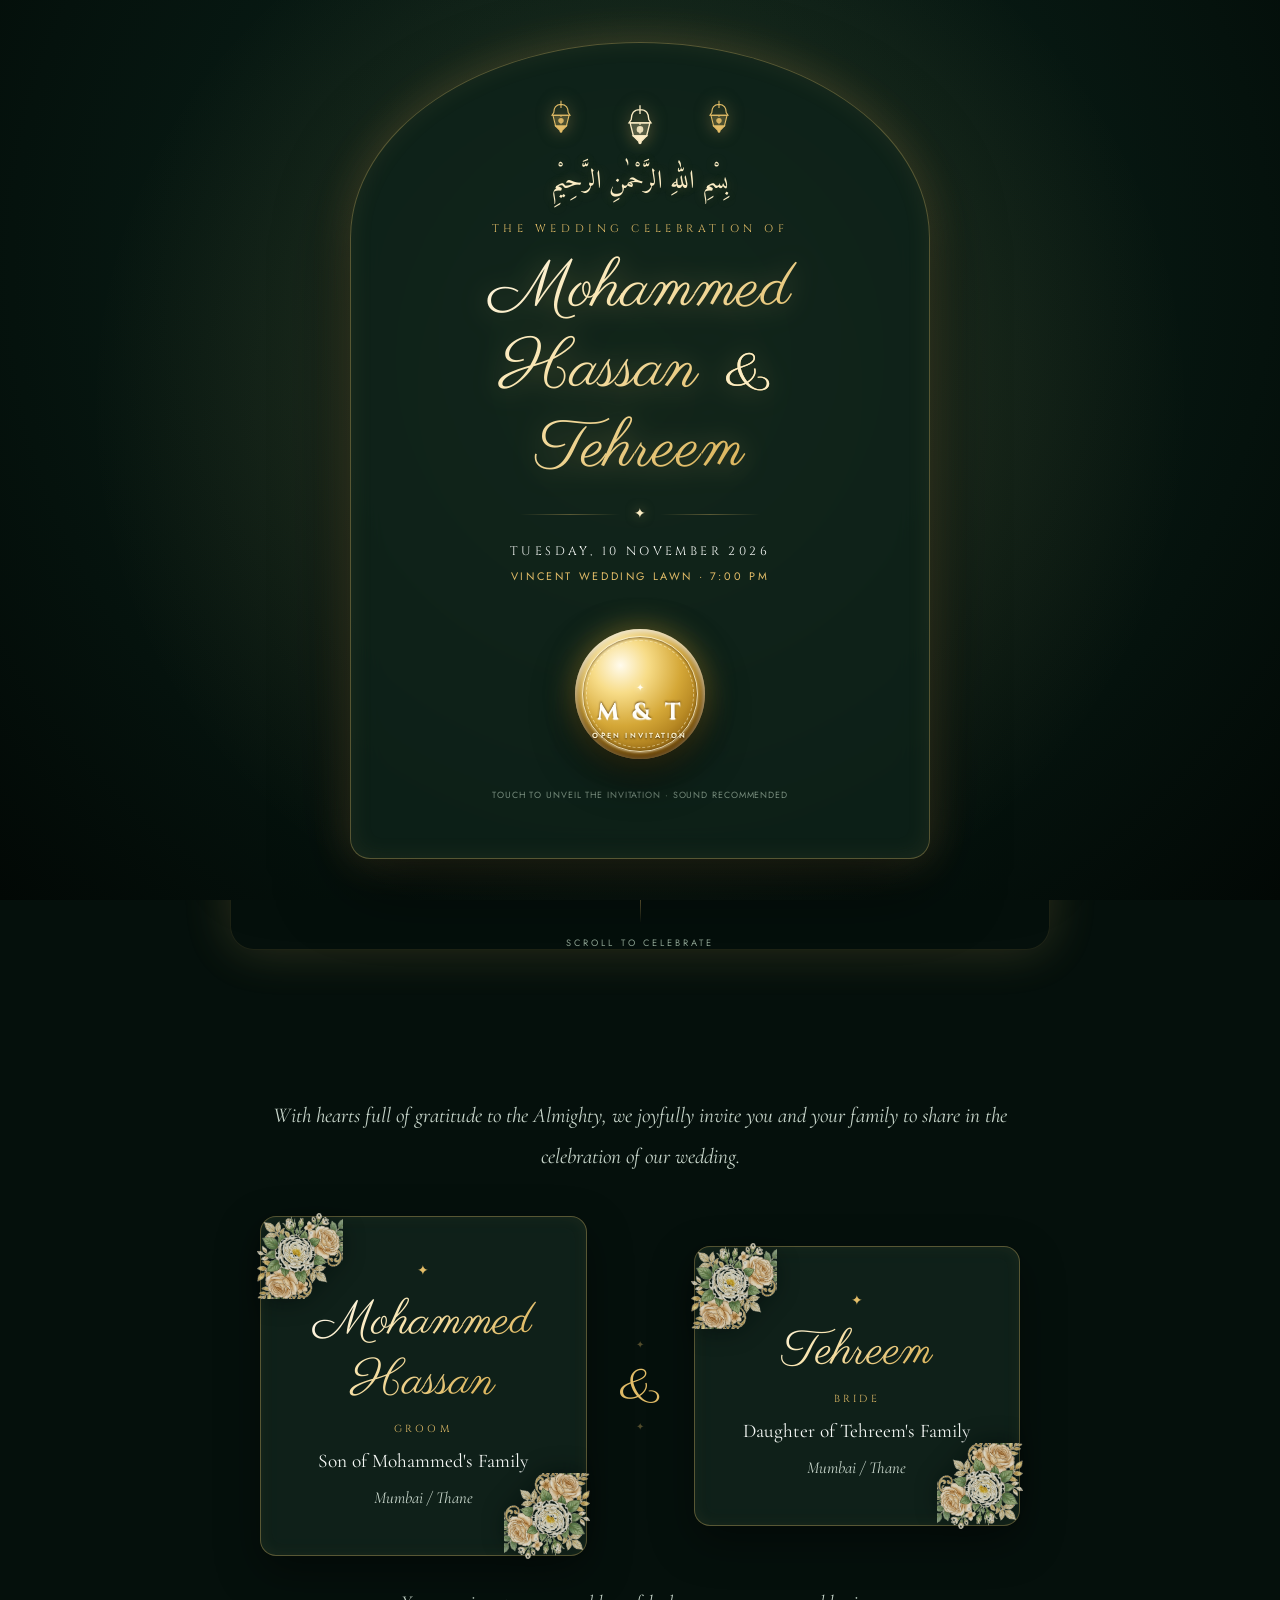
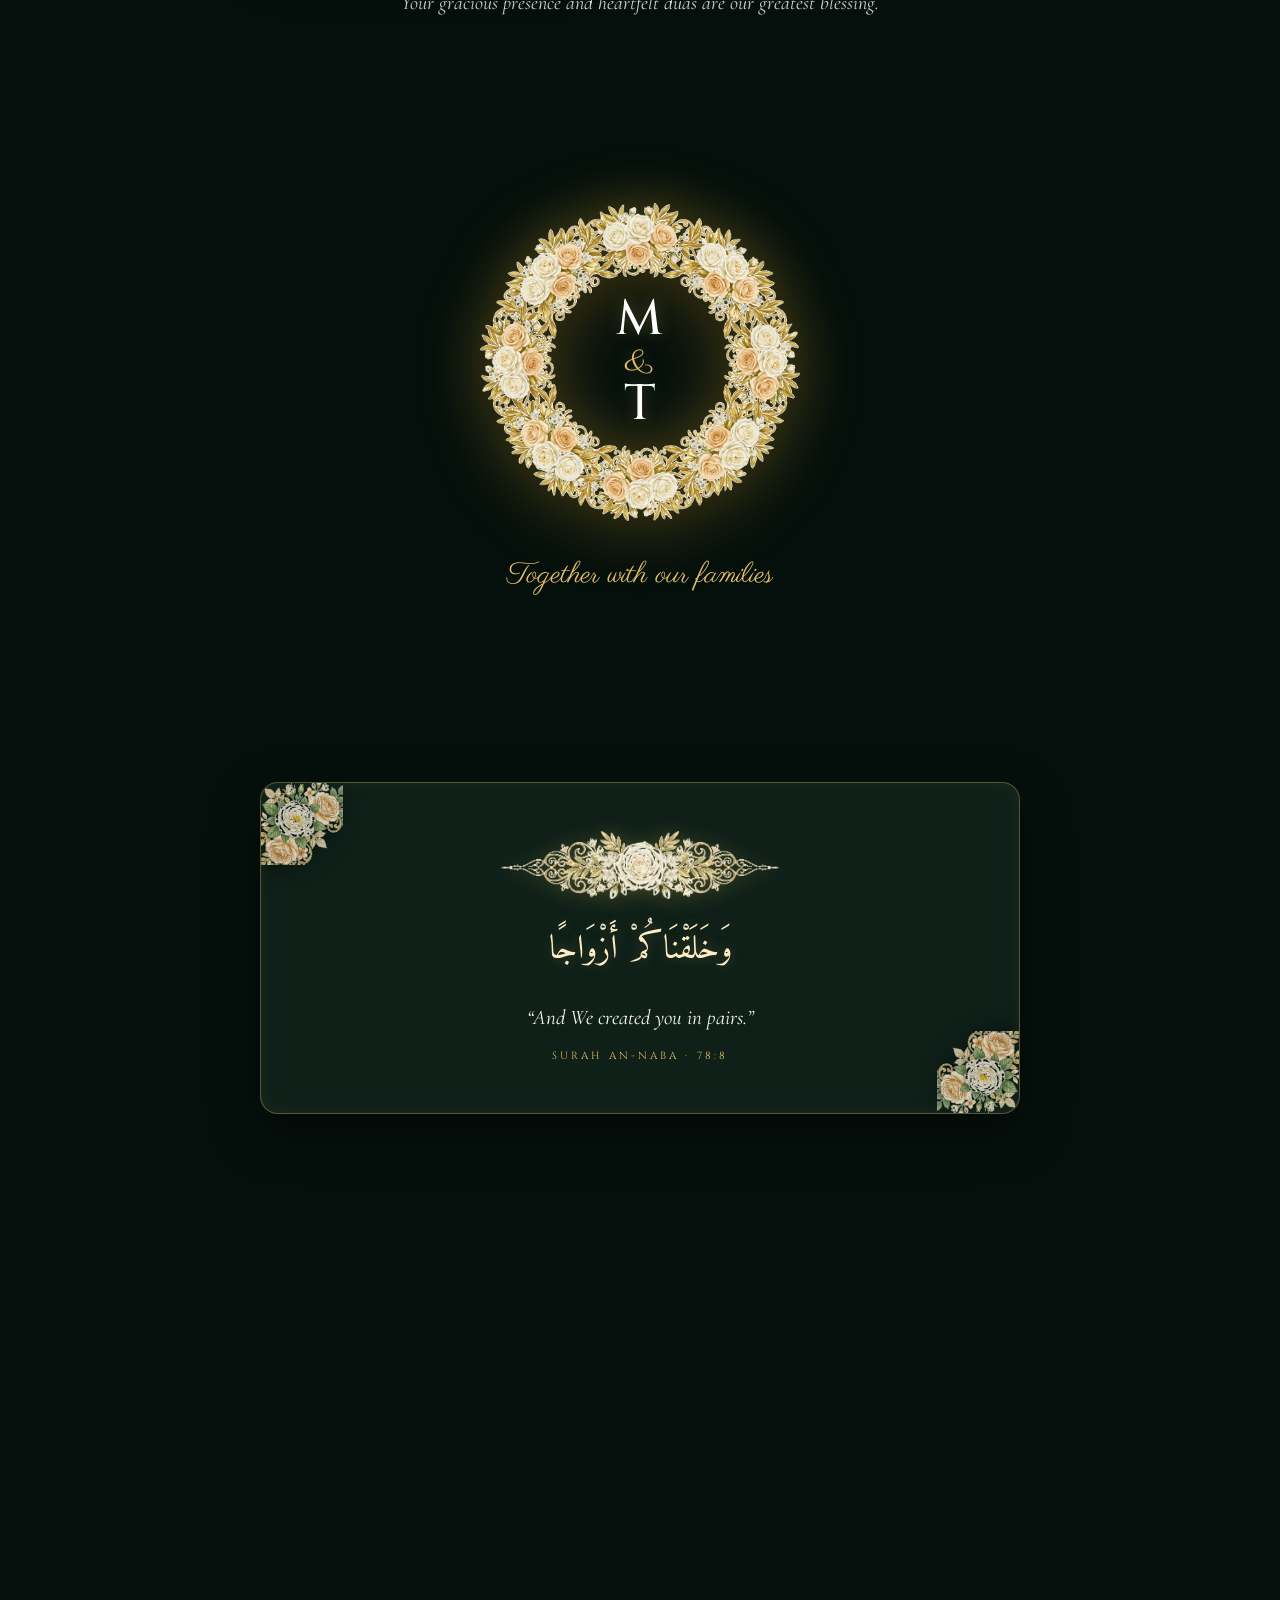
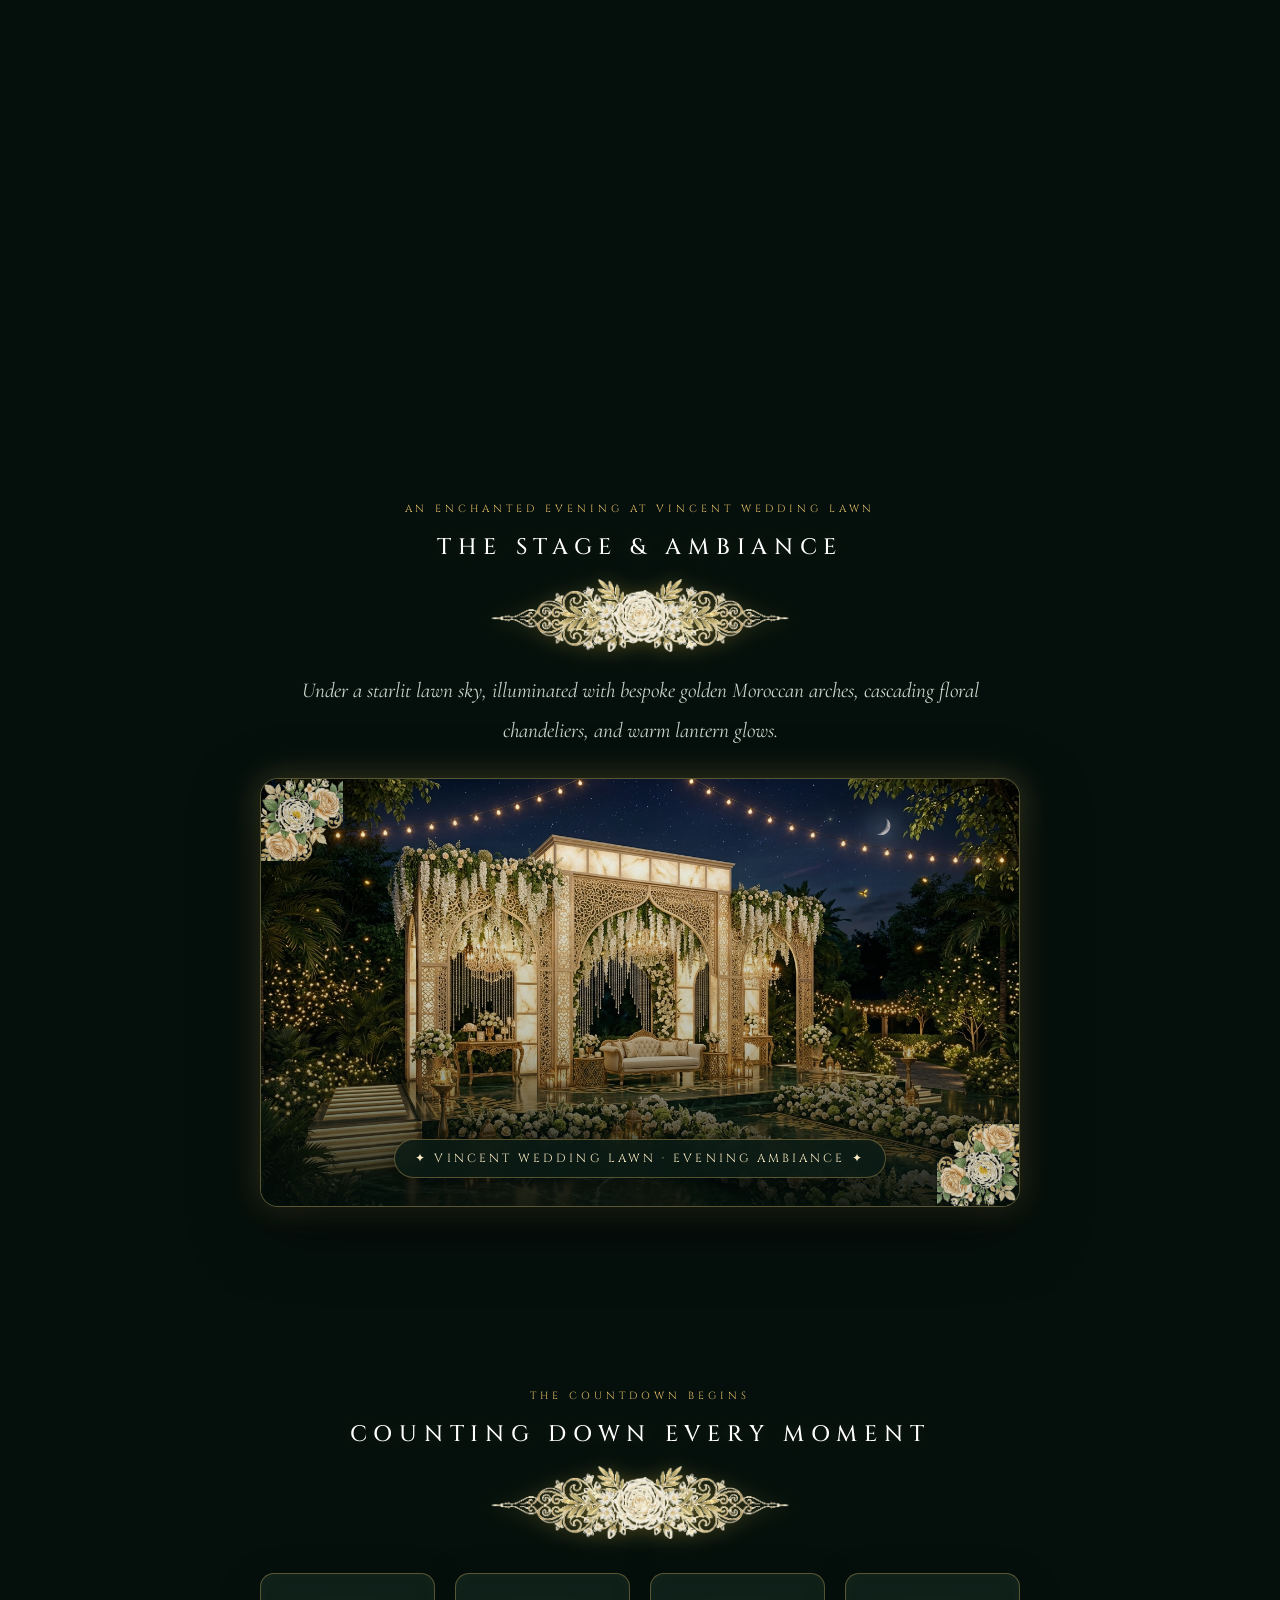
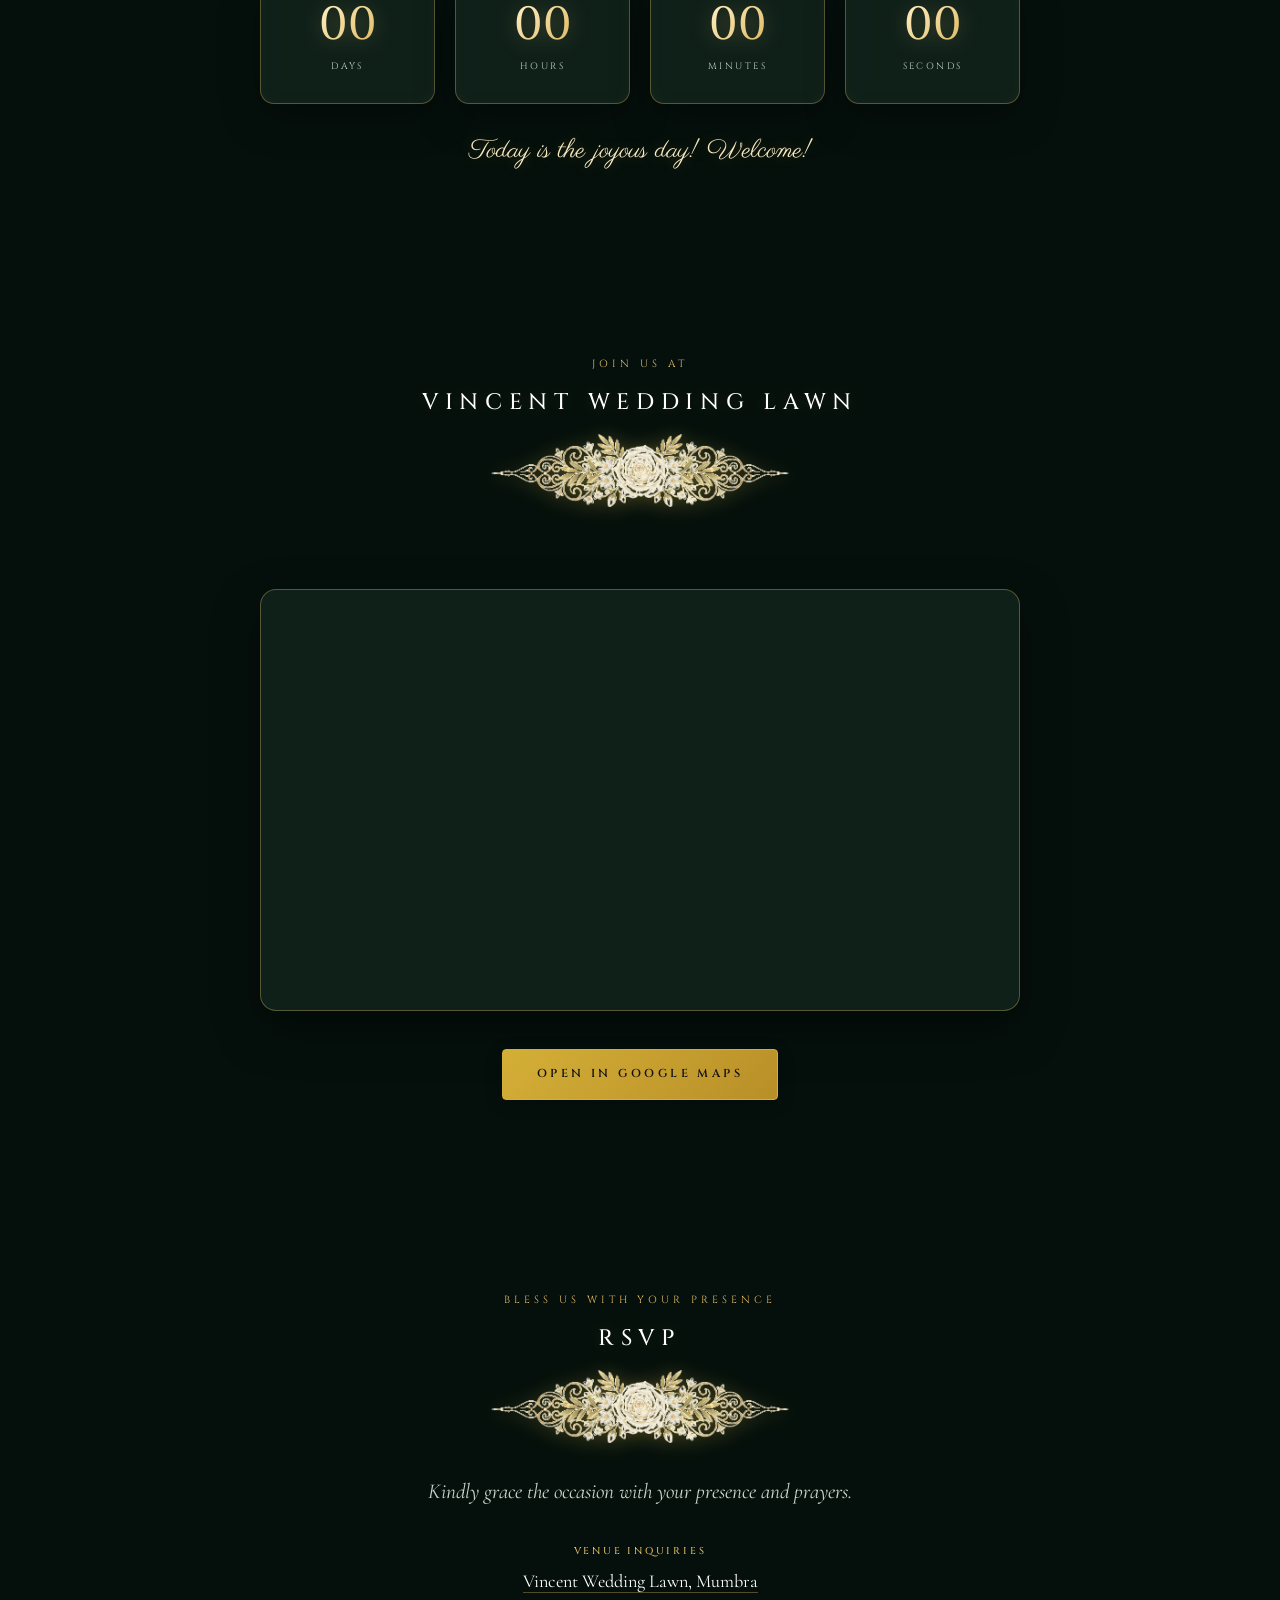
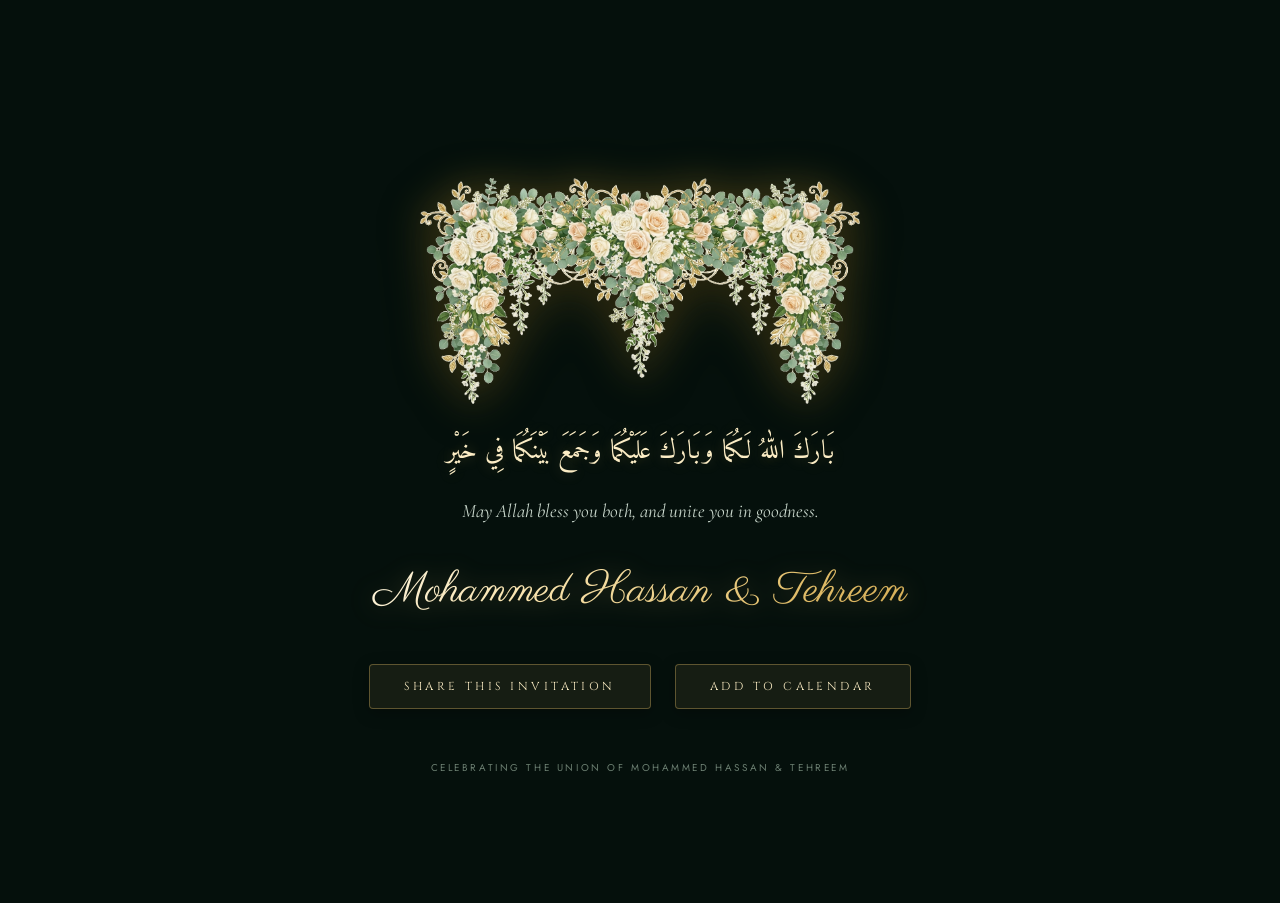
==== index.html @ 5bc952dd "Add custom couple OpenGraph preview card (1200x630), Twitter tags, and production URL" ====
<!DOCTYPE html>
<html lang="en" data-theme="twilight">
<head>
<meta charset="utf-8">
<meta name="viewport" content="width=device-width, initial-scale=1, viewport-fit=cover">
<meta name="theme-color" content="#071510">
<title>Mohammed Hassan &amp; Tehreem — Wedding Invitation</title>
<meta name="description" content="Mohammed Hassan &amp; Tehreem invite you to celebrate their wedding on Tuesday, 10 November 2026 at Vincent Wedding Lawn, Kausa, Mumbra, Thane.">

<link rel="canonical" href="https://mohammed-hassan-weds-tehreem.invitingyou.top/">

<!-- Open Graph / WhatsApp / Facebook Preview Cards -->
<meta property="og:site_name" content="Mohammed Hassan &amp; Tehreem Wedding">
<meta property="og:type" content="website">
<meta property="og:url" content="https://mohammed-hassan-weds-tehreem.invitingyou.top/">
<meta property="og:title" content="Mohammed Hassan &amp; Tehreem — Royal Wedding Celebration">
<meta property="og:description" content="Together with their families, Mohammed Hassan &amp; Tehreem joyfully invite you to celebrate their wedding on Tuesday, 10 November 2026 at Vincent Wedding Lawn, Kausa, Mumbra. Touch to unveil the royal invitation.">
<meta property="og:image" content="https://mohammed-hassan-weds-tehreem.invitingyou.top/assets/images/og-image.jpg">
<meta property="og:image:secure_url" content="https://mohammed-hassan-weds-tehreem.invitingyou.top/assets/images/og-image.jpg">
<meta property="og:image:type" content="image/jpeg">
<meta property="og:image:width" content="1200">
<meta property="og:image:height" content="630">
<meta property="og:image:alt" content="Mohammed Hassan &amp; Tehreem Royal Wedding Celebration Invitation">
<meta property="og:locale" content="en_US">

<!-- Twitter Card -->
<meta name="twitter:card" content="summary_large_image">
<meta name="twitter:url" content="https://mohammed-hassan-weds-tehreem.invitingyou.top/">
<meta name="twitter:title" content="Mohammed Hassan &amp; Tehreem — Royal Wedding Celebration">
<meta name="twitter:description" content="Together with their families, Mohammed Hassan &amp; Tehreem joyfully invite you to celebrate their wedding on Tuesday, 10 November 2026 at Vincent Wedding Lawn, Kausa, Mumbra. Touch to unveil the royal invitation.">
<meta name="twitter:image" content="https://mohammed-hassan-weds-tehreem.invitingyou.top/assets/images/og-image.jpg">

<link rel="preconnect" href="https://fonts.googleapis.com">
<link rel="preconnect" href="https://fonts.gstatic.com" crossorigin="">
<link href="https://fonts.googleapis.com/css2?family=Cinzel:wght@400;500;600;700&family=Cormorant+Garamond:ital,wght@0,300;0,400;0,600;1,300;1,400;1,600&family=Jost:wght@300;400;500;600&family=Parisienne&family=Amiri:wght@400;700&display=swap" rel="stylesheet">

<link rel="stylesheet" href="css/style.css">
</head>
<body class="is-locked">

<!-- ================= DYNAMIC LIVING BACKDROP CANVAS ================= -->
<canvas id="backdropCanvas" class="backdrop-canvas" aria-hidden="true"></canvas>

<!-- ================= AMBIENT STAGE LIGHTING & GLOWS ================= -->
<div class="ambient-glows" aria-hidden="true">
  <div class="glow glow--top-spotlight"></div>
  <div class="glow glow--left-orb"></div>
  <div class="glow glow--right-orb"></div>
  <div class="ambient-stars"></div>
  <div class="ambient-drapes"></div>
</div>

<!-- ================= SVG ASSETS & FILIGREE DEFINITIONS ================= -->
<svg width="0" height="0" style="position:absolute" aria-hidden="true">
  <defs>
    <!-- Royal Moroccan / Mughal Lantern -->
    <g id="royalLantern">
      <path d="M12 2 L12 10 M12 6 C6 6 4 10 4 15 L2 18 L22 18 L20 15 C20 10 18 6 12 6 Z" fill="none" stroke="currentColor" stroke-width="1.2"/>
      <path d="M3 18 L6 30 L18 30 L21 18 Z" fill="currentColor" fill-opacity="0.18" stroke="currentColor" stroke-width="1.2"/>
      <line x1="12" y1="18" x2="12" y2="30" stroke="currentColor" stroke-width="1" stroke-dasharray="2 2"/>
      <path d="M6 30 L12 36 L18 30 Z" fill="currentColor" stroke="currentColor" stroke-width="1.2"/>
      <circle cx="12" cy="24" r="3" fill="currentColor" opacity="0.9"/>
      <circle cx="12" cy="36" r="1.5" fill="currentColor"/>
    </g>

    <!-- Luxury Gold Corner Filigree -->
    <symbol id="luxuryCorner" viewBox="0 0 140 140">
      <g fill="none" stroke="currentColor" stroke-width="1.3" stroke-linecap="round">
        <path d="M4 110 C4 50 50 4 110 4" stroke-width="1.5"/>
        <path d="M14 112 C14 58 58 14 112 14" opacity="0.6"/>
        <path d="M24 114 C24 66 66 24 114 24" stroke-width="0.8" opacity="0.4"/>
        <path d="M4 110 C4 125 12 134 26 134 C36 134 44 126 44 116 C44 102 28 98 16 112"/>
        <path d="M110 4 C125 4 134 12 134 26 C134 36 126 44 116 44 C102 44 98 28 112 16"/>
        <path d="M42 42 C56 28 76 24 92 30 C90 46 76 60 56 60 C46 60 40 52 42 42 Z" fill="currentColor" fill-opacity="0.12"/>
        <path d="M42 42 C28 56 24 76 30 92 C46 90 60 76 60 56 C60 46 52 40 42 42 Z" fill="currentColor" fill-opacity="0.12"/>
      </g>
      <circle cx="42" cy="42" r="3.5" fill="currentColor"/>
      <circle cx="28" cy="28" r="2.2" fill="currentColor" opacity="0.7"/>
      <circle cx="16" cy="16" r="1.5" fill="currentColor" opacity="0.5"/>
    </symbol>

    <!-- Royal Floral Crest -->
    <symbol id="royalCrest" viewBox="0 0 200 60">
      <g fill="none" stroke="currentColor" stroke-width="1.2" stroke-linecap="round">
        <path d="M100 50 C70 46 40 34 10 12"/>
        <path d="M100 50 C130 46 160 34 190 12"/>
        <path d="M100 50 C100 24 100 14 100 8"/>
        <path d="M85 36 C68 28 55 18 42 6"/>
        <path d="M115 36 C132 28 145 18 158 6"/>
      </g>
      <g fill="currentColor" opacity="0.8">
        <circle cx="100" cy="8" r="3.2"/>
        <ellipse cx="80" cy="40" rx="7" ry="3" transform="rotate(-30 80 40)"/>
        <ellipse cx="64" cy="32" rx="6.5" ry="2.8" transform="rotate(-36 64 32)"/>
        <ellipse cx="48" cy="22" rx="6" ry="2.5" transform="rotate(-42 48 22)"/>
        <ellipse cx="32" cy="12" rx="5.5" ry="2.2" transform="rotate(-48 32 12)"/>
        <ellipse cx="120" cy="40" rx="7" ry="3" transform="rotate(30 120 40)"/>
        <ellipse cx="136" cy="32" rx="6.5" ry="2.8" transform="rotate(36 136 32)"/>
        <ellipse cx="152" cy="22" rx="6" ry="2.5" transform="rotate(42 152 22)"/>
        <ellipse cx="168" cy="12" rx="5.5" ry="2.2" transform="rotate(48 168 12)"/>
      </g>
    </symbol>

    <!-- Circular Arabesque Wreath Arc -->
    <g id="arabesqueArc">
      <path d="M120 20 C140 20 165 30 185 50 C205 70 215 95 215 120" fill="none" stroke="currentColor" stroke-width="1.2" stroke-linecap="round"/>
      <circle cx="130" cy="22" r="2.5" fill="currentColor"/>
      <circle cx="150" cy="28" r="3" fill="currentColor"/>
      <circle cx="170" cy="38" r="2.8" fill="currentColor"/>
      <circle cx="190" cy="54" r="3.2" fill="currentColor"/>
      <circle cx="206" cy="74" r="2.6" fill="currentColor"/>
      <circle cx="214" cy="96" r="3" fill="currentColor"/>
      <!-- Paisley / Leaf accents along arc -->
      <path d="M150 28 C158 20 166 22 168 28 C164 33 156 34 150 28 Z" fill="currentColor" opacity="0.6"/>
      <path d="M172 39 C181 32 190 35 192 41 C187 46 178 46 172 39 Z" fill="currentColor" opacity="0.6"/>
      <path d="M192 56 C202 50 211 54 212 61 C206 66 197 65 192 56 Z" fill="currentColor" opacity="0.6"/>
      <path d="M208 76 C218 72 226 77 226 84 C219 88 211 86 208 76 Z" fill="currentColor" opacity="0.6"/>
    </g>
  </defs>
</svg>

<!-- ================= ORNAMENTAL ROYAL BORDER ================= -->
<div class="frame" aria-hidden="true">
  <svg class="frame__corner frame__corner--tl" viewBox="0 0 140 140"><use href="#luxuryCorner"></use></svg>
  <svg class="frame__corner frame__corner--tr" viewBox="0 0 140 140"><use href="#luxuryCorner"></use></svg>
  <svg class="frame__corner frame__corner--br" viewBox="0 0 140 140"><use href="#luxuryCorner"></use></svg>
  <svg class="frame__corner frame__corner--bl" viewBox="0 0 140 140"><use href="#luxuryCorner"></use></svg>
</div>

<!-- ================= ROYAL ENVELOPE / UNVEIL SCREEN ================= -->
<div class="envelope" id="envelope">
  <div class="envelope__backdrop-glow" aria-hidden="true"></div>
  <div class="envelope__inner">
    
    <!-- Royal Hanging Lanterns in Envelope -->
    <div class="envelope__lanterns" aria-hidden="true">
      <svg class="envelope__lantern" viewBox="0 0 24 40"><use href="#royalLantern"></use></svg>
      <svg class="envelope__lantern envelope__lantern--center" viewBox="0 0 24 40"><use href="#royalLantern"></use></svg>
      <svg class="envelope__lantern" viewBox="0 0 24 40"><use href="#royalLantern"></use></svg>
    </div>

    <p class="envelope__bismillah arabic">بِسْمِ اللهِ الرَّحْمٰنِ الرَّحِيْمِ</p>
    <p class="envelope__eyebrow">The Wedding Celebration of</p>
    
    <h1 class="envelope__names">
      <span id="env-groom">Mohammed Hassan</span>
      <span class="amp">&amp;</span>
      <span id="env-bride">Tehreem</span>
    </h1>

    <div class="envelope__divider" aria-hidden="true">
      <span class="envelope__line"></span>
      <span class="envelope__gem">✦</span>
      <span class="envelope__line"></span>
    </div>

    <p class="envelope__date" id="env-date">Tuesday, 10 November 2026</p>
    <p class="envelope__venue-tag">Vincent Wedding Lawn · 7:00 PM</p>
    <p class="envelope__guest" id="env-guest"></p>

    <!-- Out-of-the-Box Royal 3D Gold Embossed Wax Seal Button -->
    <div class="seal-container">
      <button class="seal-btn" id="openBtn" aria-label="Open Royal Invitation">
        <div class="seal-wax-contour" aria-hidden="true"></div>
        <div class="seal-ring" aria-hidden="true"></div>
        <div class="seal-core">
          <span class="seal-sparkle" aria-hidden="true">✦</span>
          <span class="seal-monogram">M &amp; T</span>
          <span class="seal-text">OPEN INVITATION</span>
        </div>
      </button>
    </div>

    <p class="envelope__hint">Touch to unveil the invitation · Sound recommended</p>
  </div>
</div>

<!-- ================= FLOATING CONTROLS ================= -->
<div class="floating-controls">
  <!-- Theme Switcher: Twilight Lawn / Royal Champagne -->
  <button class="ctrl-btn theme-btn" id="themeToggle" aria-label="Switch Backdrop Atmosphere" title="Toggle Atmosphere">
    <span class="theme-icon theme-icon--moon" aria-hidden="true">🌙</span>
    <span class="theme-icon theme-icon--sun" aria-hidden="true">✨</span>
    <span class="ctrl-btn__tooltip">Change Atmosphere</span>
  </button>

  <!-- Audio Toggle -->
  <button class="ctrl-btn music-btn" id="musicBtn" aria-label="Toggle Wedding Music (Zariya)" title="Wedding Music: Zariya" hidden="">
    <svg viewBox="0 0 24 24" class="music-btn__icon" aria-hidden="true">
      <path d="M9 18V5l12-2v13"></path><circle cx="6" cy="18" r="3"></circle><circle cx="18" cy="16" r="3"></circle>
    </svg>
    <span class="music-btn__waves"><i></i><i></i><i></i></span>
    <span class="ctrl-btn__tooltip">Music: Zariya</span>
  </button>
</div>
<audio id="bgm" preload="auto"></audio>

<!-- ================= FALLING GOLDEN PARTICLES CONTAINER ================= -->
<div class="petals" id="petals" aria-hidden="true"></div>

<!-- ================= MAIN INVITATION PAGE ================= -->
<main class="page" id="page">

  <!-- ================= HERO STAGE (ROYAL BACKDROP ARCH) ================= -->
  <header class="hero section">
    
    <!-- Grand Stage Arch Structure with Royal Floral Swag -->
    <div class="hero__stage-backdrop" aria-hidden="true">
      <div class="stage-arch-halo"></div>
      <div class="stage-floral-garland-wrap">
        <img src="assets/images/floral/floral_arch_garland.png" alt="" class="stage-garland-img">
      </div>
      <div class="stage-festoon-lights">
        <i></i><i></i><i></i><i></i><i></i><i></i><i></i><i></i><i></i><i></i>
      </div>
      <div class="stage-hanging-lanterns">
        <svg class="stage-lantern stage-lantern--1" viewBox="0 0 24 40"><use href="#royalLantern"></use></svg>
        <svg class="stage-lantern stage-lantern--2" viewBox="0 0 24 40"><use href="#royalLantern"></use></svg>
        <svg class="stage-lantern stage-lantern--3" viewBox="0 0 24 40"><use href="#royalLantern"></use></svg>
      </div>
    </div>

    <div class="hero__frame">
      <p class="bismillah arabic reveal" id="bismillah"></p>
      <p class="bismillah__en reveal" id="bismillahEn"></p>

      <p class="hero__eyebrow reveal">The Wedding Celebration of</p>
      
      <h1 class="hero__names">
        <span class="reveal" id="hero-groom">Mohammed Hassan</span>
        <span class="amp reveal">&amp;</span>
        <span class="reveal" id="hero-bride">Tehreem</span>
      </h1>

      <div class="hero__floral-divider reveal" aria-hidden="true">
        <img src="assets/images/floral/floral_divider_bar.png" alt="" class="floral-bar-img">
      </div>

      <p class="hero__arabic arabic reveal" id="hero-arabic"></p>
      <p class="hero__tagline reveal" id="hero-tagline"></p>
      
      <div class="hero__badge reveal">
        <span class="hero__badge-icon">✦</span>
        <p class="hero__date" id="hero-date"></p>
        <span class="hero__badge-icon">✦</span>
      </div>
    </div>

    <div class="scroll-cue" aria-hidden="true">
      <div class="scroll-cue__line"><span></span></div>
      <span class="scroll-cue__text">SCROLL TO CELEBRATE</span>
    </div>
  </header>

  <!-- ================= INVITATION & FAMILIES ================= -->
  <section class="section invite">
    <p class="lead reveal" id="inviteIntro"></p>

    <div class="couple-grid">
      <div class="couple-card reveal">
        <img src="assets/images/floral/floral_corner.png" class="card-floral-corner card-floral-corner--tl" alt="" aria-hidden="true">
        <img src="assets/images/floral/floral_corner.png" class="card-floral-corner card-floral-corner--br" alt="" aria-hidden="true">
        <div class="couple-card__inner">
          <div class="couple-card__ornament">✦</div>
          <h2 class="couple-card__name" id="cardGroom">Mohammed Hassan</h2>
          <p class="couple-card__label" id="groomLabel"></p>
          <p class="couple-card__parents" id="groomParents"></p>
          <p class="couple-card__place" id="groomPlace"></p>
        </div>
      </div>

      <div class="couple-grid__amp reveal" aria-hidden="true">
        <span class="amp-gem">✦</span>
        <span class="amp-text">&amp;</span>
        <span class="amp-gem">✦</span>
      </div>

      <div class="couple-card reveal">
        <img src="assets/images/floral/floral_corner.png" class="card-floral-corner card-floral-corner--tl" alt="" aria-hidden="true">
        <img src="assets/images/floral/floral_corner.png" class="card-floral-corner card-floral-corner--br" alt="" aria-hidden="true">
        <div class="couple-card__inner">
          <div class="couple-card__ornament">✦</div>
          <h2 class="couple-card__name" id="cardBride">Tehreem</h2>
          <p class="couple-card__label" id="brideLabel"></p>
          <p class="couple-card__parents" id="brideParents"></p>
          <p class="couple-card__place" id="bridePlace"></p>
        </div>
      </div>
    </div>

    <p class="invite__note reveal" id="inviteNote"></p>
  </section>

  <!-- ================= ROYAL MONOGRAM WREATH ================= -->
  <section class="section monogram">
    <div class="wreath reveal">
      <img src="assets/images/floral/floral_wreath_crest.png" alt="" class="wreath__floral-img" loading="lazy">
      <div class="wreath__initials">
        <span id="monoGroom">M</span><span class="amp">&amp;</span><span id="monoBride">T</span>
      </div>
    </div>
    <p class="monogram__line reveal" id="monogramLine"></p>
  </section>

  <!-- ================= QURANIC VERSE ================= -->
  <section class="section verse" id="verseSection">
    <div class="verse__card reveal">
      <img src="assets/images/floral/floral_corner.png" class="card-floral-corner card-floral-corner--tl" alt="" aria-hidden="true">
      <img src="assets/images/floral/floral_corner.png" class="card-floral-corner card-floral-corner--br" alt="" aria-hidden="true">
      <div class="verse__floral-crown" aria-hidden="true">
        <img src="assets/images/floral/floral_divider_bar.png" alt="" class="verse-floral-bar">
      </div>
      <div class="verse__shimmer" aria-hidden="true"></div>
      <p class="verse__ar arabic" id="verseAr"></p>
      <p class="verse__en" id="verseEn"></p>
      <p class="verse__ref" id="verseRef"></p>
    </div>
  </section>

  <!-- ================= EVENTS & CELEBRATION ================= -->
  <section class="section events">
    <div class="section__header reveal">
      <span class="section__eyebrow">You are cordially invited to</span>
      <h2 class="section__title">The Celebration</h2>
      <div class="section__floral-rule reveal" aria-hidden="true">
        <img src="assets/images/floral/floral_divider_bar.png" alt="" class="section-floral-bar">
      </div>
    </div>
    <div class="events__grid" id="eventsGrid"></div>
  </section>

  <!-- ================= STAGE BACKDROP & SETTING ================= -->
  <section class="section stage-preview">
    <div class="section__header reveal">
      <span class="section__eyebrow">An Enchanted Evening at Vincent Wedding Lawn</span>
      <h2 class="section__title">The Stage &amp; Ambiance</h2>
      <div class="section__floral-rule reveal" aria-hidden="true">
        <img src="assets/images/floral/floral_divider_bar.png" alt="" class="section-floral-bar">
      </div>
      <p class="lead">Under a starlit lawn sky, illuminated with bespoke golden Moroccan arches, cascading floral chandeliers, and warm lantern glows.</p>
    </div>
    <div class="stage-card reveal">
      <img src="assets/images/floral/floral_corner.png" class="card-floral-corner card-floral-corner--tl" alt="" aria-hidden="true">
      <img src="assets/images/floral/floral_corner.png" class="card-floral-corner card-floral-corner--br" alt="" aria-hidden="true">
      <div class="stage-card__media">
        <img src="assets/images/stage_backdrop.jpg" alt="Vincent Wedding Lawn Stage Backdrop Concept" loading="lazy">
        <div class="stage-card__overlay">
          <span class="stage-card__tag">✦ Vincent Wedding Lawn · Evening Ambiance ✦</span>
        </div>
      </div>
    </div>
  </section>

  <!-- ================= COUNTDOWN ================= -->
  <section class="section countdown">
    <div class="section__header reveal">
      <span class="section__eyebrow">The countdown begins</span>
      <h2 class="section__title">Counting Down Every Moment</h2>
      <div class="section__floral-rule reveal" aria-hidden="true">
        <img src="assets/images/floral/floral_divider_bar.png" alt="" class="section-floral-bar">
      </div>
    </div>
    <div class="countdown__grid reveal" id="countdown">
      <div class="cd"><span class="cd__num" id="cd-d">00</span><span class="cd__lbl">Days</span></div>
      <div class="cd"><span class="cd__num" id="cd-h">00</span><span class="cd__lbl">Hours</span></div>
      <div class="cd"><span class="cd__num" id="cd-m">00</span><span class="cd__lbl">Minutes</span></div>
      <div class="cd"><span class="cd__num" id="cd-s">00</span><span class="cd__lbl">Seconds</span></div>
    </div>
    <p class="countdown__msg" id="cdMsg"></p>
  </section>

  <!-- ================= LOCATION & VENUE ================= -->
  <section class="section location" id="locationSection">
    <div class="section__header reveal">
      <span class="section__eyebrow">Join us at</span>
      <h2 class="section__title">Vincent Wedding Lawn</h2>
      <div class="section__floral-rule reveal" aria-hidden="true">
        <img src="assets/images/floral/floral_divider_bar.png" alt="" class="section-floral-bar">
      </div>
      <p class="location__sub reveal">A206, Mumbai - Pune Rd, Rashid Compound, Kausa, Mumbra, Thane</p>
    </div>
    <div class="map reveal" id="mapWrap"></div>
    <div class="location__actions reveal" id="mapActions"></div>
  </section>

  <!-- ================= RSVP ================= -->
  <section class="section rsvp" id="rsvpSection">
    <div class="section__header reveal">
      <span class="section__eyebrow">Bless us with your presence</span>
      <h2 class="section__title" id="rsvpHeading">RSVP</h2>
      <div class="section__floral-rule reveal" aria-hidden="true">
        <img src="assets/images/floral/floral_divider_bar.png" alt="" class="section-floral-bar">
      </div>
    </div>
    <p class="lead reveal" id="rsvpText"></p>
    <div class="rsvp__actions reveal" id="rsvpActions"></div>
    <div class="rsvp__contacts reveal" id="rsvpContacts"></div>
  </section>

  <!-- ================= CLOSING & SHARE ================= -->
  <footer class="section closing">
    <div class="closing__floral-crown reveal" aria-hidden="true">
      <img src="assets/images/floral/floral_arch_garland.png" alt="" class="closing-garland-img">
    </div>
    <p class="closing__ar arabic reveal" id="closingAr"></p>
    <p class="closing__en reveal" id="closingEn"></p>
    <p class="closing__names reveal" id="closingNames"></p>
    <div class="closing__share reveal">
      <button class="btn btn--ghost" id="shareBtn"><span>Share this invitation</span></button>
      <button class="btn btn--ghost" id="calBtn"><span>Add to calendar</span></button>
    </div>
    <p class="closing__credit" id="footerLine"></p>
  </footer>

</main>

<script src="js/config.js"></script>
<script src="js/main.js"></script>

</body>
</html>
---- css/style.css ----
/* ============================================================
   ROYAL WEDDING INVITATION — OUT-OF-THE-BOX BACKDROP & LUXURY STYLING
   Mohammed Hassan & Tehreem · Vincent Wedding Lawn
   ============================================================ */

:root {
  /* --- TWILIGHT NOCTURNAL LAWN (Default Night Ambiance) --- */
  --bg-deep: #05100c;
  --bg-rich: #091a13;
  --bg-surface: rgba(14, 30, 24, 0.72);
  --bg-surface-card: rgba(18, 38, 30, 0.78);
  --bg-surface-hover: rgba(24, 48, 38, 0.88);
  --bg-glass: rgba(10, 24, 18, 0.65);
  
  /* Metallic Gold Palette */
  --gold-pure: #d4af37;
  --gold-bright: #fcedc5;
  --gold-mid: #e3bd68;
  --gold-deep: #a8842e;
  --gold-glow: rgba(227, 189, 104, 0.28);
  --gold-glow-strong: rgba(227, 189, 104, 0.55);
  --gold-border: rgba(227, 189, 104, 0.35);
  --gold-border-soft: rgba(227, 189, 104, 0.16);
  --gold-gradient: linear-gradient(135deg, #fff3d1 0%, #e5c158 50%, #b8912d 100%);
  --gold-text-gradient: linear-gradient(135deg, #ffffff 0%, #fae6b2 35%, #e0bc68 70%, #caa043 100%);

  /* Text Colors */
  --text-pure: #ffffff;
  --text-main: #f5f8f5;
  --text-soft: #c8d6cb;
  --text-muted: #8fa594;
  --text-gold: #e8caa4;

  /* Fonts */
  --font-royal: "Cinzel", "Cormorant Garamond", Georgia, serif;
  --font-serif: "Cormorant Garamond", Georgia, serif;
  --font-sans: "Jost", "Helvetica Neue", Arial, sans-serif;
  --font-script: "Parisienne", "Cormorant Garamond", cursive;
  --font-arabic: "Amiri", "Cormorant Garamond", serif;

  --maxw: min(88vw, 760px);
  --ease: cubic-bezier(0.22, 0.61, 0.36, 1);
  --transition-theme: background 0.7s var(--ease), color 0.7s var(--ease), border-color 0.7s var(--ease);
}

/* --- IMPERIAL CHAMPAGNE MODE (Day/Golden Ivory Ambiance) --- */
[data-theme="champagne"] {
  --bg-deep: #161108;
  --bg-rich: #251e12;
  --bg-surface: rgba(46, 36, 22, 0.75);
  --bg-surface-card: rgba(56, 44, 26, 0.82);
  --bg-surface-hover: rgba(70, 55, 34, 0.9);
  --bg-glass: rgba(36, 28, 16, 0.68);
  
  --gold-pure: #dfb746;
  --gold-bright: #fff0cf;
  --gold-mid: #ecbe56;
  --gold-deep: #ad8322;
  --gold-glow: rgba(236, 190, 86, 0.32);
  --gold-glow-strong: rgba(236, 190, 86, 0.65);
  --gold-border: rgba(236, 190, 86, 0.42);
  --gold-border-soft: rgba(236, 190, 86, 0.2);
  --gold-gradient: linear-gradient(135deg, #fff7e4 0%, #f1c768 50%, #c4962b 100%);
  --gold-text-gradient: linear-gradient(135deg, #ffffff 0%, #fdf0ce 40%, #e8be5b 80%, #cf9c2b 100%);

  --text-pure: #ffffff;
  --text-main: #fdfaf4;
  --text-soft: #decbb3;
  --text-muted: #ad9a82;
  --text-gold: #f5dcb3;
}

*, *::before, *::after { box-sizing: border-box; }

html {
  scroll-behavior: smooth;
  -webkit-text-size-adjust: 100%;
}

body {
  margin: 0;
  background-color: var(--bg-deep);
  color: var(--text-main);
  font-family: var(--font-serif);
  font-size: clamp(16px, 1.1vw + 13px, 19px);
  line-height: 1.8;
  overflow-x: hidden;
  position: relative;
  min-height: 100vh;
  transition: var(--transition-theme);
}

body.is-locked {
  overflow: hidden;
  height: 100%;
}

/* ============================================================
   OUT-OF-THE-BOX LIVING BACKDROP & AMBIENT STAGE LIGHTING
   ============================================================ */

/* 1. HTML5 Canvas for glowing golden fireflies & floating starlight */
.backdrop-canvas {
  position: fixed;
  inset: 0;
  width: 100vw;
  height: 100vh;
  pointer-events: none;
  z-index: 2;
}

/* 2. Atmospheric multi-layer stage illumination */
.ambient-glows {
  position: fixed;
  inset: 0;
  pointer-events: none;
  z-index: 0;
  overflow: hidden;
}

/* Overhead wedding lawn spotlight casting down onto stage */
.glow--top-spotlight {
  position: absolute;
  top: -15vh;
  left: 50%;
  transform: translateX(-50%);
  width: min(900px, 120vw);
  height: 65vh;
  background: radial-gradient(ellipse 60% 70% at 50% 0%, rgba(227, 189, 104, 0.22) 0%, rgba(14, 34, 26, 0.12) 55%, transparent 80%);
  filter: blur(28px);
  animation: spotlightBreathe 8s ease-in-out infinite alternate;
}

/* Left & Right ambient golden lawn lanterns glow */
.glow--left-orb {
  position: absolute;
  top: 30vh;
  left: -10vw;
  width: 55vw;
  height: 55vw;
  max-width: 600px;
  background: radial-gradient(circle, rgba(17, 56, 39, 0.45) 0%, rgba(227, 189, 104, 0.08) 45%, transparent 70%);
  filter: blur(40px);
  animation: floatOrbLeft 14s ease-in-out infinite alternate;
}

.glow--right-orb {
  position: absolute;
  top: 65vh;
  right: -10vw;
  width: 50vw;
  height: 50vw;
  max-width: 550px;
  background: radial-gradient(circle, rgba(227, 189, 104, 0.12) 0%, rgba(17, 56, 39, 0.35) 50%, transparent 75%);
  filter: blur(40px);
  animation: floatOrbRight 16s ease-in-out infinite alternate;
}

/* Subtle starry lawn sky texture */
.ambient-stars {
  position: absolute;
  inset: 0;
  background-image: 
    radial-gradient(1px 1px at 15% 18%, rgba(255, 240, 200, 0.8), transparent),
    radial-gradient(1.5px 1.5px at 28% 42%, rgba(255, 240, 200, 0.7), transparent),
    radial-gradient(1px 1px at 45% 12%, rgba(255, 240, 200, 0.6), transparent),
    radial-gradient(2px 2px at 62% 28%, rgba(255, 240, 200, 0.9), transparent),
    radial-gradient(1px 1px at 78% 16%, rgba(255, 240, 200, 0.6), transparent),
    radial-gradient(1.5px 1.5px at 88% 54%, rgba(255, 240, 200, 0.75), transparent),
    radial-gradient(1px 1px at 35% 82%, rgba(255, 240, 200, 0.5), transparent),
    radial-gradient(1.8px 1.8px at 72% 78%, rgba(255, 240, 200, 0.8), transparent);
  background-size: 550px 550px;
  opacity: 0.65;
  animation: starsTwinkle 6s ease-in-out infinite alternate;
}

/* Out-of-the-box royal Islamic geometric star watermark */
.ambient-drapes {
  position: absolute;
  inset: 0;
  background-image: url("data:image/svg+xml,%3Csvg xmlns='http://www.w3.org/2000/svg' width='80' height='80' viewBox='0 0 80 80'%3E%3Cg fill='none' stroke='%23e3bd68' stroke-width='0.6' stroke-opacity='0.045'%3E%3Cpath d='M40 0 L52 28 L80 40 L52 52 L40 80 L28 52 L0 40 L28 28 Z'/%3E%3Crect x='20' y='20' width='40' height='40' rx='2' transform='rotate(45 40 40)'/%3E%3Ccircle cx='40' cy='40' r='14'/%3E%3C/g%3E%3C/svg%3E");
  background-size: 80px 80px;
  opacity: 0.7;
}

@keyframes spotlightBreathe {
  0% { opacity: 0.85; transform: translateX(-50%) scale(1); }
  100% { opacity: 1.15; transform: translateX(-50%) scale(1.08); }
}

@keyframes floatOrbLeft {
  0% { transform: translate(0, 0); }
  100% { transform: translate(30px, 40px); }
}

@keyframes floatOrbRight {
  0% { transform: translate(0, 0); }
  100% { transform: translate(-30px, -40px); }
}

@keyframes starsTwinkle {
  0% { opacity: 0.45; }
  100% { opacity: 0.85; }
}

/* ============================================================
   ROYAL ORNAMENTAL FRAME (DOUBLE GOLD HAIRLINE & FLOURISHES)
   ============================================================ */

.frame {
  position: fixed;
  inset: clamp(10px, 1.8vw, 24px);
  z-index: 50;
  pointer-events: none;
  border: 1px solid var(--gold-border);
  box-shadow: inset 0 0 16px rgba(227, 189, 104, 0.05);
  transition: border-color 0.8s var(--ease);
}

.frame::before {
  content: "";
  position: absolute;
  inset: 5px;
  border: 1px solid var(--gold-border-soft);
  pointer-events: none;
}

.frame__corner {
  position: absolute;
  width: clamp(48px, 8.5vw, 84px);
  height: auto;
  color: var(--gold-mid);
  opacity: 0.85;
  filter: drop-shadow(0 0 6px var(--gold-glow));
  transition: color 0.8s var(--ease), opacity 0.8s var(--ease);
}

.frame__corner--tl { top: -2px; left: -2px; }
.frame__corner--tr { top: -2px; right: -2px; transform: scaleX(-1); }
.frame__corner--br { bottom: -2px; right: -2px; transform: scale(-1); }
.frame__corner--bl { bottom: -2px; left: -2px; transform: scaleY(-1); }

/* ============================================================
   ROYAL ENVELOPE / UNVEIL SCREEN
   ============================================================ */

.envelope {
  position: fixed;
  inset: 0;
  z-index: 90;
  display: grid;
  place-items: center;
  padding: 24px;
  text-align: center;
  background: radial-gradient(circle at 50% 30%, #0c261d 0%, #05120d 70%, #020805 100%);
  transition: opacity 1.1s var(--ease), transform 1.1s var(--ease), visibility 1.1s;
}

.envelope.is-open {
  opacity: 0;
  transform: scale(1.04) translateY(-14px);
  visibility: hidden;
  pointer-events: none;
}

.envelope__backdrop-glow {
  position: absolute;
  inset: 0;
  background: radial-gradient(circle at 50% 45%, rgba(227, 189, 104, 0.18) 0%, transparent 68%);
  pointer-events: none;
}

.envelope__inner {
  position: relative;
  z-index: 2;
  max-width: 580px;
  width: 100%;
  padding: clamp(36px, 7vw, 56px) clamp(22px, 5.5vw, 48px);
  background: rgba(13, 33, 25, 0.85);
  backdrop-filter: blur(16px);
  -webkit-backdrop-filter: blur(16px);
  border: 1px solid var(--gold-border);
  border-radius: 50% 50% 20px 20px / 24% 24% 20px 20px;
  box-shadow: 
    0 24px 70px rgba(0, 0, 0, 0.6),
    0 0 40px var(--gold-glow),
    inset 0 0 24px rgba(227, 189, 104, 0.08);
  animation: envelopeIntro 1.2s var(--ease) both;
}

@keyframes envelopeIntro {
  from { opacity: 0; transform: translateY(28px) scale(0.96); }
  to { opacity: 1; transform: translateY(0) scale(1); }
}

/* Hanging Lanterns in Envelope Header */
.envelope__lanterns {
  display: flex;
  justify-content: center;
  gap: clamp(24px, 7vw, 54px);
  margin-bottom: 8px;
  color: var(--gold-mid);
}

.envelope__lantern {
  width: 22px;
  height: 36px;
  filter: drop-shadow(0 0 8px var(--gold-glow-strong));
  animation: lanternSway 4s ease-in-out infinite alternate;
  transform-origin: top center;
}

.envelope__lantern--center {
  width: 28px;
  height: 44px;
  margin-top: 4px;
  animation-duration: 5s;
  animation-delay: -1.2s;
  color: var(--gold-bright);
}

@keyframes lanternSway {
  0% { transform: rotate(-3deg); }
  100% { transform: rotate(3deg); }
}

.envelope__crest {
  width: clamp(130px, 32vw, 175px);
  margin: 0 auto 8px;
  color: var(--gold-mid);
  filter: drop-shadow(0 0 6px var(--gold-glow));
}

.envelope__bismillah {
  font-size: clamp(1.2rem, 4.4vw, 1.6rem);
  color: var(--gold-bright);
  margin: 0 0 6px;
  text-shadow: 0 0 12px var(--gold-glow);
}

.envelope__eyebrow {
  font-family: var(--font-royal);
  font-size: 0.68rem;
  letter-spacing: 0.42em;
  text-transform: uppercase;
  color: var(--gold-mid);
  margin: 10px 0 12px;
}

.envelope__names {
  font-family: var(--font-script);
  font-weight: 400;
  font-size: clamp(2.6rem, 10vw, 4.1rem);
  line-height: 1.22;
  margin: 0 0 10px;
  background: var(--gold-text-gradient);
  -webkit-background-clip: text;
  -webkit-text-fill-color: transparent;
  filter: drop-shadow(0 2px 14px rgba(227, 189, 104, 0.35));
}

.envelope__names .amp {
  font-family: var(--font-script);
  font-size: 0.85em;
  display: inline-block;
  padding: 0 0.15em;
  -webkit-text-fill-color: var(--gold-bright);
}

.envelope__divider {
  display: flex;
  align-items: center;
  justify-content: center;
  gap: 14px;
  margin: 12px auto 14px;
  width: min(240px, 65%);
}

.envelope__line {
  flex: 1;
  height: 1px;
  background: linear-gradient(90deg, transparent, var(--gold-border), transparent);
}

.envelope__gem {
  color: var(--gold-bright);
  font-size: 0.85rem;
  filter: drop-shadow(0 0 6px var(--gold-glow-strong));
}

.envelope__date {
  font-family: var(--font-royal);
  font-size: 0.76rem;
  letter-spacing: 0.28em;
  text-transform: uppercase;
  color: var(--text-main);
  margin: 0 0 4px;
}

.envelope__venue-tag {
  font-family: var(--font-sans);
  font-size: 0.68rem;
  letter-spacing: 0.24em;
  text-transform: uppercase;
  color: var(--gold-mid);
  margin: 0;
}

.envelope__guest {
  font-style: italic;
  color: var(--gold-bright);
  margin: 14px 0 0;
  font-size: 1.05rem;
  min-height: 1px;
}

/* OUT-OF-THE-BOX ROYAL 3D GOLD EMBOSSED WAX SEAL */
.seal-container {
  position: relative;
  display: inline-flex;
  justify-content: center;
  align-items: center;
  margin: 28px auto 16px;
}

.seal-btn {
  all: unset;
  position: relative;
  z-index: 2;
  box-sizing: border-box;
  width: clamp(112px, 25vw, 130px);
  height: clamp(112px, 25vw, 130px);
  border-radius: 50%;
  border: none;
  background: radial-gradient(circle at 35% 28%, #fffbed 0%, #f7dc88 22%, #d4a737 48%, #9e6e12 78%, #603f05 100%);
  box-shadow: 
    0 16px 40px rgba(0, 0, 0, 0.75),
    0 0 28px rgba(212, 175, 55, 0.55),
    inset 0 3px 6px rgba(255, 255, 255, 0.8),
    inset 0 -5px 12px rgba(55, 30, 2, 0.85);
  cursor: pointer;
  padding: 0;
  display: grid;
  place-items: center;
  transition: transform 0.4s var(--ease), box-shadow 0.4s var(--ease);
  animation: sealAura 3.5s ease-in-out infinite alternate;
}

@keyframes sealAura {
  0% {
    box-shadow: 0 12px 30px rgba(0, 0, 0, 0.65), 0 0 18px rgba(212, 175, 55, 0.4);
  }
  100% {
    box-shadow: 0 18px 46px rgba(0, 0, 0, 0.85), 0 0 36px rgba(212, 175, 55, 0.8);
  }
}

.seal-btn:hover, .seal-btn:focus-visible {
  transform: scale(1.08);
  box-shadow: 
    0 20px 52px rgba(0, 0, 0, 0.9),
    0 0 45px rgba(212, 175, 55, 0.9),
    inset 0 4px 8px rgba(255, 255, 255, 0.9);
}

.seal-ring {
  position: absolute;
  inset: 7px;
  border-radius: 50%;
  border: 1.5px solid rgba(255, 248, 220, 0.75);
  box-shadow: inset 0 1px 3px rgba(60, 35, 5, 0.6), 0 1px 2px rgba(255, 255, 255, 0.4);
  pointer-events: none;
}

.seal-ring::after {
  content: "";
  position: absolute;
  inset: 3px;
  border-radius: 50%;
  border: 1px dashed rgba(255, 245, 205, 0.5);
}

.seal-core {
  display: flex;
  flex-direction: column;
  align-items: center;
  justify-content: center;
  text-align: center;
  pointer-events: none;
}

.seal-sparkle {
  font-size: 0.65rem;
  color: #fffcee;
  margin-bottom: 2px;
  text-shadow: 0 0 6px rgba(255, 255, 255, 0.9);
}

.seal-monogram {
  font-family: var(--font-royal);
  font-weight: 700;
  font-size: clamp(1.2rem, 3.2vw, 1.45rem);
  letter-spacing: 0.16em;
  color: #fffef8;
  text-shadow: 
    0 1px 1px rgba(255, 255, 255, 0.8),
    0 -1px 2px rgba(70, 42, 5, 0.85);
  line-height: 1.1;
}

.seal-text {
  font-family: var(--font-sans);
  font-size: 0.46rem;
  font-weight: 600;
  letter-spacing: 0.3em;
  text-transform: uppercase;
  color: #fff7d6;
  margin-top: 4px;
  text-shadow: 0 1px 2px rgba(50, 30, 3, 0.9);
}

.envelope__hint {
  font-family: var(--font-sans);
  font-size: clamp(0.5rem, 1.6vw, 0.56rem);
  letter-spacing: 0.1em;
  text-transform: uppercase;
  color: var(--text-muted);
  opacity: 0.82;
  max-width: 88%;
  margin: 14px auto 0;
  line-height: 1.4;
  padding: 0 10px;
}

/* ============================================================
   FLOATING CONTROLS (Theme Switcher & Music Button)
   ============================================================ */

.floating-controls {
  position: fixed;
  right: clamp(16px, 3.5vw, 36px);
  bottom: clamp(18px, 3.5vw, 36px);
  z-index: 70;
  display: flex;
  flex-direction: column;
  gap: 12px;
}

.ctrl-btn {
  width: 48px;
  height: 48px;
  display: grid;
  place-items: center;
  border-radius: 50%;
  border: 1px solid var(--gold-border);
  background: var(--bg-surface-card);
  backdrop-filter: blur(10px);
  -webkit-backdrop-filter: blur(10px);
  color: var(--gold-mid);
  box-shadow: 0 6px 20px rgba(0, 0, 0, 0.4), 0 0 12px var(--gold-glow);
  cursor: pointer;
  position: relative;
  transition: transform 0.3s var(--ease), border-color 0.3s var(--ease), background 0.3s var(--ease);
}

.ctrl-btn:hover {
  transform: scale(1.1);
  border-color: var(--gold-pure);
  box-shadow: 0 8px 24px rgba(0, 0, 0, 0.5), 0 0 18px var(--gold-glow-strong);
}

.ctrl-btn__tooltip {
  position: absolute;
  right: calc(100% + 12px);
  top: 50%;
  transform: translateY(-50%) translateX(10px);
  background: rgba(10, 24, 18, 0.9);
  border: 1px solid var(--gold-border);
  color: var(--gold-bright);
  font-family: var(--font-sans);
  font-size: 0.62rem;
  letter-spacing: 0.16em;
  text-transform: uppercase;
  padding: 5px 12px;
  border-radius: 4px;
  white-space: nowrap;
  pointer-events: none;
  opacity: 0;
  transition: opacity 0.3s, transform 0.3s;
}

.ctrl-btn:hover .ctrl-btn__tooltip {
  opacity: 1;
  transform: translateY(-50%) translateX(0);
}

/* Theme Button Icons */
.theme-icon {
  font-size: 1.1rem;
  line-height: 1;
  transition: transform 0.4s var(--ease), opacity 0.4s var(--ease);
}

[data-theme="twilight"] .theme-icon--moon { display: none; }
[data-theme="twilight"] .theme-icon--sun { display: block; }
[data-theme="champagne"] .theme-icon--moon { display: block; }
[data-theme="champagne"] .theme-icon--sun { display: none; }

/* Music Button Waves */
.music-btn__icon {
  width: 20px;
  height: 20px;
  fill: none;
  stroke: currentColor;
  stroke-width: 1.7;
  stroke-linecap: round;
  stroke-linejoin: round;
}

.music-btn__waves {
  position: absolute;
  inset: 0;
  border-radius: 50%;
  pointer-events: none;
}

.music-btn__waves i {
  position: absolute;
  inset: 0;
  border-radius: 50%;
  border: 1px solid var(--gold-mid);
  opacity: 0;
}

.music-btn.is-playing .music-btn__waves i {
  animation: audioPing 2.5s linear infinite;
}

.music-btn.is-playing .music-btn__waves i:nth-child(2) { animation-delay: 0.85s; }
.music-btn.is-playing .music-btn__waves i:nth-child(3) { animation-delay: 1.7s; }

.music-btn.is-muted .music-btn__icon {
  opacity: 0.4;
}

@keyframes audioPing {
  0% { transform: scale(1); opacity: 0.5; }
  100% { transform: scale(1.85); opacity: 0; }
}

/* ============================================================
   FALLING GOLDEN PARTICLES (CSS Fallback container)
   ============================================================ */

.petals {
  position: fixed;
  inset: 0;
  pointer-events: none;
  z-index: 3;
  overflow: hidden;
}

.petal {
  position: absolute;
  top: -8%;
  background: radial-gradient(circle, #fae6b2 0%, #d4af37 60%, rgba(212, 175, 55, 0) 100%);
  border-radius: 50%;
  opacity: 0.4;
  animation: fallParticle linear infinite;
  box-shadow: 0 0 6px var(--gold-glow);
}

@keyframes fallParticle {
  0% { transform: translate3d(0, -5vh, 0) rotate(0deg); opacity: 0; }
  12% { opacity: 0.65; }
  85% { opacity: 0.4; }
  100% { transform: translate3d(50px, 108vh, 0) rotate(360deg); opacity: 0; }
}

/* ============================================================
   MAIN CONTENT & SECTIONS
   ============================================================ */

.page {
  position: relative;
  z-index: 10;
}

.section {
  position: relative;
  width: var(--maxw);
  margin: 0 auto;
  padding: clamp(65px, 10vh, 115px) 0;
  text-align: center;
}

.section__header {
  margin-bottom: 28px;
}

.section__eyebrow {
  display: block;
  font-family: var(--font-royal);
  font-size: 0.65rem;
  letter-spacing: 0.38em;
  text-transform: uppercase;
  color: var(--gold-mid);
  margin-bottom: 8px;
}

.section__title {
  font-family: var(--font-royal);
  font-weight: 500;
  font-size: clamp(1rem, 2.8vw, 1.4rem);
  letter-spacing: 0.3em;
  text-transform: uppercase;
  color: var(--text-pure);
  margin: 0;
  text-shadow: 0 0 16px rgba(227, 189, 104, 0.2);
}

.lead {
  font-size: 1.12em;
  font-style: italic;
  color: var(--text-soft);
  max-width: 36em;
  margin: 0 auto;
  line-height: 1.9;
}

.arabic {
  font-family: var(--font-arabic);
  direction: rtl;
  line-height: 2.1;
}

/* Luxury Divider */
.ornament--rule {
  width: min(280px, 70%);
  height: 1px;
  background: linear-gradient(90deg, transparent, var(--gold-border) 25%, var(--gold-border) 75%, transparent);
  margin: 22px auto;
  position: relative;
}

.ornament--rule::after {
  content: "✦";
  position: absolute;
  left: 50%;
  top: 50%;
  transform: translate(-50%, -50%);
  color: var(--gold-mid);
  font-size: 0.75rem;
  background: var(--bg-deep);
  padding: 0 8px;
  transition: background 0.7s var(--ease);
}

/* ============================================================
   HERO STAGE (OUT-OF-THE-BOX WEDDING ARCH BACKDROP)
   ============================================================ */

.hero {
  min-height: 100svh;
  display: flex;
  flex-direction: column;
  align-items: center;
  justify-content: center;
  padding-top: clamp(60px, 9vh, 90px);
  padding-bottom: clamp(40px, 6vh, 60px);
}

/* Stage Arch Backdrop Visual Enhancements */
.hero__stage-backdrop {
  position: absolute;
  top: clamp(20px, 5vh, 50px);
  left: 50%;
  transform: translateX(-50%);
  width: min(820px, 94vw);
  height: 90%;
  pointer-events: none;
  z-index: 0;
}

.stage-arch-halo {
  position: absolute;
  inset: 0;
  border-radius: 50% 50% 24px 24px / 28% 28% 24px 24px;
  border: 1px solid var(--gold-border-soft);
  box-shadow: 0 0 50px var(--gold-glow);
  opacity: 0.7;
}

/* Festoon Fairy Lights along top arch */
.stage-festoon-lights {
  position: absolute;
  top: -12px;
  left: 10%;
  right: 10%;
  display: flex;
  justify-content: space-between;
}

.stage-festoon-lights i {
  width: 7px;
  height: 7px;
  border-radius: 50%;
  background: var(--gold-bright);
  box-shadow: 0 0 12px 3px rgba(255, 235, 175, 0.85);
  animation: festoonGlow 3s ease-in-out infinite alternate;
}

.stage-festoon-lights i:nth-child(even) {
  animation-duration: 4s;
  animation-delay: -1.5s;
}

@keyframes festoonGlow {
  0% { opacity: 0.6; transform: scale(0.9); }
  100% { opacity: 1; transform: scale(1.25); }
}

/* Stage Hanging Lanterns */
.stage-hanging-lanterns {
  position: absolute;
  top: 0;
  left: 0;
  right: 0;
  pointer-events: none;
}

.stage-lantern {
  position: absolute;
  color: var(--gold-mid);
  filter: drop-shadow(0 0 10px var(--gold-glow-strong));
  animation: lanternSway 5s ease-in-out infinite alternate;
  transform-origin: top center;
}

.stage-lantern--1 { top: 20px; left: 6%; width: 22px; height: 36px; animation-duration: 4.8s; }
.stage-lantern--2 { top: 12px; right: 6%; width: 22px; height: 36px; animation-duration: 5.4s; animation-delay: -2s; }
.stage-lantern--3 { top: 4px; left: 50%; transform: translateX(-50%); width: 26px; height: 42px; color: var(--gold-bright); }

/* The Hero Arch Card Frame */
.hero__frame {
  position: relative;
  z-index: 2;
  width: 100%;
  padding: clamp(54px, 12vw, 84px) clamp(20px, 5.5vw, 44px) clamp(40px, 8vw, 56px);
  background: var(--bg-surface);
  backdrop-filter: blur(18px);
  -webkit-backdrop-filter: blur(18px);
  border: 1px solid var(--gold-border);
  border-radius: 50% 50% 22px 22px / 28% 28% 22px 22px;
  box-shadow: 
    0 24px 70px rgba(0, 0, 0, 0.55),
    0 0 40px var(--gold-glow),
    inset 0 0 20px rgba(227, 189, 104, 0.06);
  transition: var(--transition-theme);
}

.bismillah {
  font-size: clamp(1.2rem, 4.4vw, 1.65rem);
  color: var(--gold-bright);
  margin: 0 0 4px;
  text-shadow: 0 0 14px var(--gold-glow);
}

.bismillah__en {
  font-family: var(--font-sans);
  font-size: 0.62rem;
  letter-spacing: 0.22em;
  text-transform: uppercase;
  color: var(--text-soft);
  margin: 0 0 10px;
}

.sprig {
  width: clamp(130px, 34vw, 175px);
  height: auto;
  margin: 4px auto 10px;
  color: var(--gold-mid);
  filter: drop-shadow(0 0 6px var(--gold-glow));
}

.sprig--flip {
  transform: rotate(180deg);
  margin-bottom: 24px;
}

.hero__eyebrow {
  font-family: var(--font-royal);
  font-size: 0.68rem;
  letter-spacing: 0.44em;
  text-transform: uppercase;
  color: var(--gold-mid);
  margin: 8px 0 12px;
}

.hero__names {
  font-family: var(--font-script);
  font-weight: 400;
  font-size: clamp(2.8rem, 11vw, 4.9rem);
  line-height: 1.2;
  margin: 0;
  background: var(--gold-text-gradient);
  -webkit-background-clip: text;
  -webkit-text-fill-color: transparent;
  filter: drop-shadow(0 2px 18px rgba(227, 189, 104, 0.4));
}

.hero__names span { display: inline-block; }
.hero__names .amp {
  font-family: var(--font-script);
  font-size: 0.85em;
  padding: 0 0.15em;
  -webkit-text-fill-color: var(--gold-bright);
}

.hero__arabic {
  font-size: clamp(1.2rem, 4.2vw, 1.6rem);
  color: var(--gold-mid);
  margin: 12px 0 0;
  text-shadow: 0 0 12px var(--gold-glow);
}

.hero__tagline {
  font-family: var(--font-script);
  font-size: clamp(1.25rem, 4.5vw, 1.75rem);
  color: var(--text-gold);
  margin: 8px 0 18px;
}

.hero__badge {
  display: inline-flex;
  align-items: center;
  justify-content: center;
  gap: 10px;
  padding: 8px 18px;
  border: 1px solid var(--gold-border);
  border-radius: 24px;
  background: rgba(227, 189, 104, 0.08);
  backdrop-filter: blur(10px);
  -webkit-backdrop-filter: blur(10px);
  margin-top: 6px;
  max-width: min(92%, 480px);
}

.hero__badge-icon {
  color: var(--gold-bright);
  font-size: 0.75rem;
  flex-shrink: 0;
}

.hero__date {
  font-family: var(--font-royal);
  font-size: clamp(0.62rem, 2.2vw, 0.72rem);
  letter-spacing: 0.16em;
  text-transform: uppercase;
  color: var(--text-main);
  margin: 0;
  line-height: 1.45;
  text-align: center;
}

/* Scroll Cue */
.scroll-cue {
  margin-top: 36px;
  display: flex;
  flex-direction: column;
  align-items: center;
  gap: 12px;
}

.scroll-cue__line {
  width: 1px;
  height: 52px;
  background: linear-gradient(var(--gold-mid), transparent);
  position: relative;
}

.scroll-cue__line span {
  position: absolute;
  top: 0;
  left: 50%;
  width: 5px;
  height: 5px;
  margin-left: -2.5px;
  border-radius: 50%;
  background: var(--gold-bright);
  box-shadow: 0 0 8px var(--gold-bright);
  animation: cueBounce 2.5s var(--ease) infinite;
}

@keyframes cueBounce {
  0% { transform: translateY(0); opacity: 0; }
  20% { opacity: 1; }
  100% { transform: translateY(48px); opacity: 0; }
}

.scroll-cue__text {
  font-family: var(--font-sans);
  font-size: 0.58rem;
  letter-spacing: 0.32em;
  text-transform: uppercase;
  color: var(--text-muted);
}

/* ============================================================
   INVITATION CARDS & COUPLE GRID
   ============================================================ */

.couple-grid {
  display: grid;
  grid-template-columns: 1fr auto 1fr;
  align-items: center;
  gap: clamp(16px, 3.5vw, 32px);
  margin: 40px 0 30px;
}

.couple-card {
  position: relative;
  background: var(--bg-surface-card);
  backdrop-filter: blur(14px);
  -webkit-backdrop-filter: blur(14px);
  border: 1px solid var(--gold-border);
  border-radius: 16px;
  padding: clamp(28px, 5vw, 42px) clamp(18px, 4vw, 32px);
  box-shadow: 0 16px 44px rgba(0, 0, 0, 0.4), inset 0 0 16px rgba(227, 189, 104, 0.05);
  transition: transform 0.5s var(--ease), box-shadow 0.5s var(--ease), border-color 0.5s var(--ease);
}

.couple-card:hover {
  transform: translateY(-5px);
  border-color: var(--gold-pure);
  box-shadow: 0 22px 54px rgba(0, 0, 0, 0.5), 0 0 24px var(--gold-glow);
}

.couple-card__ornament {
  color: var(--gold-mid);
  font-size: 0.85rem;
  margin-bottom: 8px;
}

.couple-card__name {
  font-family: var(--font-script);
  font-weight: 400;
  font-size: clamp(2.2rem, 8vw, 3rem);
  line-height: 1.25;
  margin: 0 0 8px;
  background: var(--gold-text-gradient);
  -webkit-background-clip: text;
  -webkit-text-fill-color: transparent;
}

.couple-card__label {
  font-family: var(--font-royal);
  font-size: 0.64rem;
  letter-spacing: 0.32em;
  text-transform: uppercase;
  color: var(--gold-mid);
  margin: 0 0 6px;
}

.couple-card__parents {
  margin: 0;
  font-size: 1.02em;
  color: var(--text-main);
}

.couple-card__place {
  margin: 4px 0 0;
  font-size: 0.88em;
  font-style: italic;
  color: var(--text-soft);
}

.couple-grid__amp {
  display: flex;
  flex-direction: column;
  align-items: center;
  gap: 6px;
}

.amp-text {
  font-family: var(--font-script);
  font-size: clamp(2.4rem, 7vw, 3.2rem);
  color: var(--gold-mid);
  line-height: 1;
}

.amp-gem {
  color: var(--gold-border);
  font-size: 0.65rem;
}

.invite__note {
  font-style: italic;
  color: var(--text-soft);
  max-width: 32em;
  margin: 16px auto 0;
  font-size: 1.05em;
}

/* ============================================================
   ROYAL MONOGRAM WREATH
   ============================================================ */

.wreath {
  position: relative;
  width: min(310px, 76vw);
  aspect-ratio: 1;
  margin: 0 auto;
}

.wreath__svg {
  position: absolute;
  inset: 0;
  width: 100%;
  height: 100%;
}

.wreath__ring {
  fill: none;
  stroke: var(--gold-mid);
  stroke-width: 1.2;
  opacity: 0.55;
}

.wreath__ring-dashed {
  fill: none;
  stroke: var(--gold-border);
  stroke-width: 0.9;
  stroke-dasharray: 4 5;
  opacity: 0.4;
}

.wreath__leaves {
  color: var(--gold-mid);
  filter: drop-shadow(0 0 6px var(--gold-glow));
}

.wreath__berry {
  fill: var(--gold-bright);
}

.wreath__initials {
  position: absolute;
  inset: 0;
  display: grid;
  place-content: center;
  font-family: var(--font-royal);
  font-weight: 500;
  font-size: clamp(2.2rem, 8.5vw, 3.1rem);
  line-height: 1;
  letter-spacing: 0.04em;
  color: var(--text-pure);
  text-shadow: 0 0 16px var(--gold-glow);
}

.wreath__initials .amp {
  font-family: var(--font-script);
  font-size: 0.72em;
  color: var(--gold-mid);
  margin: 0 4px;
}

.monogram__line {
  font-family: var(--font-script);
  font-size: clamp(1.3rem, 4.8vw, 1.8rem);
  color: var(--gold-mid);
  margin: 28px 0 0;
}

/* ============================================================
   QURANIC VERSE SECTION
   ============================================================ */

.verse__card {
  position: relative;
  overflow: hidden;
  padding: clamp(34px, 7vw, 48px) clamp(22px, 6vw, 44px);
  background: var(--bg-surface-card);
  backdrop-filter: blur(16px);
  -webkit-backdrop-filter: blur(16px);
  border: 1px solid var(--gold-border);
  border-radius: 18px;
  box-shadow: 0 18px 50px rgba(0, 0, 0, 0.45), inset 0 0 20px rgba(227, 189, 104, 0.06);
}

.verse__card::before,
.verse__card::after {
  content: "";
  position: absolute;
  width: 22px;
  height: 22px;
  border: 1px solid var(--gold-mid);
  opacity: 0.7;
}

.verse__card::before {
  top: 10px; left: 10px;
  border-right: 0; border-bottom: 0;
  border-radius: 6px 0 0 0;
}

.verse__card::after {
  bottom: 10px; right: 10px;
  border-left: 0; border-top: 0;
  border-radius: 0 0 6px 0;
}

.verse__ar {
  font-size: clamp(1.4rem, 5.5vw, 2.1rem);
  color: var(--gold-bright);
  margin: 0 0 14px;
  text-shadow: 0 0 14px var(--gold-glow);
}

.verse__en {
  font-style: italic;
  font-size: 1.1em;
  color: var(--text-main);
  margin: 0 0 10px;
  line-height: 1.8;
}

.verse__ref {
  font-family: var(--font-royal);
  font-size: 0.65rem;
  letter-spacing: 0.3em;
  text-transform: uppercase;
  color: var(--gold-mid);
  margin: 0;
}

/* ============================================================
   EVENTS SECTION
   ============================================================ */

.events__grid {
  display: grid;
  grid-template-columns: repeat(auto-fit, minmax(280px, 1fr));
  gap: 24px;
  margin-top: 32px;
}

.event-card {
  position: relative;
  padding: 38px 28px 34px;
  background: var(--bg-surface-card);
  backdrop-filter: blur(14px);
  -webkit-backdrop-filter: blur(14px);
  border: 1px solid var(--gold-border);
  border-top: 3px solid var(--gold-mid);
  border-radius: 16px;
  box-shadow: 0 18px 46px rgba(0, 0, 0, 0.4);
  transition: transform 0.5s var(--ease), box-shadow 0.5s var(--ease), border-color 0.5s var(--ease);
}

.event-card:hover {
  transform: translateY(-6px);
  border-color: var(--gold-pure);
  box-shadow: 0 24px 58px rgba(0, 0, 0, 0.5), 0 0 26px var(--gold-glow);
}

.event-card__name {
  font-family: var(--font-royal);
  font-size: 0.72rem;
  letter-spacing: 0.38em;
  text-transform: uppercase;
  color: var(--gold-mid);
  margin: 0 0 16px;
}

.event-card__date {
  font-size: 1.35em;
  color: var(--text-pure);
  margin: 0;
  font-weight: 400;
}

.event-card__time {
  font-family: var(--font-royal);
  font-size: 0.74rem;
  letter-spacing: 0.22em;
  text-transform: uppercase;
  color: var(--gold-bright);
  margin: 8px 0 18px;
}

.event-card__venue {
  font-size: 1.15em;
  margin: 0;
  color: var(--text-pure);
}

.event-card__addr {
  font-size: 0.9em;
  font-style: italic;
  color: var(--text-soft);
  margin: 4px 0 0;
}

.event-card .btn {
  margin-top: 22px;
  padding: 12px 26px;
  font-size: 0.65rem;
}

/* ============================================================
   STAGE BACKDROP & AMBIANCE SHOWCASE
   ============================================================ */

.stage-card {
  position: relative;
  border-radius: 18px;
  overflow: hidden;
  border: 1px solid var(--gold-border);
  box-shadow: 0 22px 64px rgba(0, 0, 0, 0.55), 0 0 32px var(--gold-glow);
  margin-top: 28px;
  background: var(--bg-surface-card);
  transition: transform 0.5s var(--ease), border-color 0.5s var(--ease), box-shadow 0.5s var(--ease);
}

.stage-card:hover {
  transform: translateY(-6px);
  border-color: var(--gold-pure);
  box-shadow: 0 28px 74px rgba(0, 0, 0, 0.65), 0 0 44px var(--gold-glow-strong);
}

.stage-card__media {
  position: relative;
  width: 100%;
  aspect-ratio: 16 / 9;
  overflow: hidden;
}

.stage-card__media img {
  width: 100%;
  height: 100%;
  object-fit: cover;
  display: block;
  transition: transform 0.9s var(--ease);
}

.stage-card:hover .stage-card__media img {
  transform: scale(1.04);
}

.stage-card__overlay {
  position: absolute;
  inset: 0;
  background: linear-gradient(to top, rgba(4, 14, 10, 0.88) 0%, rgba(4, 14, 10, 0.25) 40%, transparent 100%);
  display: flex;
  align-items: flex-end;
  justify-content: center;
  padding: clamp(16px, 4vw, 28px);
  pointer-events: none;
}

.stage-card__tag {
  font-family: var(--font-royal);
  font-size: clamp(0.62rem, 1.8vw, 0.74rem);
  letter-spacing: 0.26em;
  text-transform: uppercase;
  color: var(--gold-bright);
  background: rgba(10, 26, 20, 0.85);
  border: 1px solid var(--gold-border);
  padding: 8px 20px;
  border-radius: 30px;
  backdrop-filter: blur(10px);
  -webkit-backdrop-filter: blur(10px);
  box-shadow: 0 4px 18px rgba(0, 0, 0, 0.5);
}

/* ============================================================
   COUNTDOWN SECTION
   ============================================================ */

.countdown__grid {
  display: grid;
  grid-template-columns: repeat(4, 1fr);
  gap: clamp(10px, 2.8vw, 20px);
  margin-top: 34px;
}

.cd {
  padding: clamp(18px, 3.6vw, 28px) 8px;
  background: var(--bg-surface-card);
  backdrop-filter: blur(14px);
  -webkit-backdrop-filter: blur(14px);
  border: 1px solid var(--gold-border);
  border-radius: 14px;
  box-shadow: 0 14px 38px rgba(0, 0, 0, 0.35), inset 0 0 14px rgba(227, 189, 104, 0.04);
  transition: transform 0.4s var(--ease), border-color 0.4s var(--ease);
}

.cd:hover {
  transform: translateY(-4px);
  border-color: var(--gold-pure);
}

.cd__num {
  display: block;
  font-family: var(--font-royal);
  font-weight: 500;
  font-size: clamp(1.8rem, 7.5vw, 2.9rem);
  line-height: 1;
  background: var(--gold-text-gradient);
  -webkit-background-clip: text;
  -webkit-text-fill-color: transparent;
  font-variant-numeric: tabular-nums;
  filter: drop-shadow(0 2px 10px rgba(227, 189, 104, 0.3));
}

.cd__lbl {
  display: block;
  margin-top: 10px;
  font-family: var(--font-royal);
  font-size: 0.58rem;
  letter-spacing: 0.26em;
  text-transform: uppercase;
  color: var(--text-soft);
}

.countdown__msg {
  font-family: var(--font-script);
  font-size: 1.65rem;
  color: var(--gold-bright);
  margin: 24px 0 0;
  text-shadow: 0 0 14px var(--gold-glow);
}

/* ============================================================
   LOCATION SECTION
   ============================================================ */

.location__sub {
  font-size: 0.95em;
  font-style: italic;
  color: var(--text-soft);
  margin: 8px auto 0;
}

.map {
  margin-top: 32px;
  border: 1px solid var(--gold-border);
  border-radius: 16px;
  padding: 10px;
  background: var(--bg-surface-card);
  backdrop-filter: blur(12px);
  -webkit-backdrop-filter: blur(12px);
  box-shadow: 0 18px 48px rgba(0, 0, 0, 0.45);
}

.map iframe {
  display: block;
  width: 100%;
  height: clamp(260px, 45vh, 400px);
  border: 0;
  border-radius: 10px;
  filter: saturate(0.9) contrast(1.02);
}

.location__actions {
  margin-top: 18px;
}

/* ============================================================
   RSVP SECTION
   ============================================================ */

.rsvp__actions {
  margin-top: 14px;
}

.rsvp__contacts {
  display: flex;
  flex-wrap: wrap;
  justify-content: center;
  gap: 12px 38px;
  margin-top: 32px;
}

.rsvp__contact {
  font-size: 0.96em;
}

.rsvp__contact strong {
  display: block;
  font-family: var(--font-royal);
  font-weight: 500;
  font-size: 0.62rem;
  letter-spacing: 0.28em;
  text-transform: uppercase;
  color: var(--gold-mid);
  margin-bottom: 4px;
}

.rsvp__contact a {
  color: var(--text-pure);
  text-decoration: none;
  border-bottom: 1px solid var(--gold-border);
  transition: color 0.3s, border-color 0.3s;
}

.rsvp__contact a:hover {
  color: var(--gold-bright);
  border-color: var(--gold-bright);
}

/* ============================================================
   CLOSING FOOTER
   ============================================================ */

.closing {
  padding-bottom: clamp(80px, 14vh, 140px);
}

.closing__ar {
  font-size: clamp(1.2rem, 4.6vw, 1.65rem);
  color: var(--gold-bright);
  margin: 0 0 14px;
  text-shadow: 0 0 14px var(--gold-glow);
}

.closing__en {
  font-style: italic;
  color: var(--text-soft);
  margin: 0 0 24px;
}

.closing__names {
  font-family: var(--font-script);
  font-size: clamp(2rem, 6vw, 2.7rem);
  background: var(--gold-text-gradient);
  -webkit-background-clip: text;
  -webkit-text-fill-color: transparent;
  margin: 0;
  filter: drop-shadow(0 2px 12px rgba(227, 189, 104, 0.3));
}

.closing__share {
  margin-top: 28px;
  display: flex;
  flex-wrap: wrap;
  justify-content: center;
  gap: 12px;
}

.closing__credit {
  font-family: var(--font-sans);
  font-size: 0.62rem;
  letter-spacing: 0.26em;
  text-transform: uppercase;
  color: var(--text-muted);
  opacity: 0.75;
  margin: 44px 0 0;
}

/* ============================================================
   BUTTONS
   ============================================================ */

.btn {
  display: inline-block;
  margin-top: 20px;
  padding: 14px 34px;
  font-family: var(--font-royal);
  font-size: 0.72rem;
  letter-spacing: 0.3em;
  text-transform: uppercase;
  background: transparent;
  border: 1px solid var(--gold-border);
  color: var(--gold-bright);
  border-radius: 4px;
  position: relative;
  overflow: hidden;
  text-decoration: none;
  cursor: pointer;
  box-shadow: 0 4px 16px rgba(0, 0, 0, 0.3);
  transition: color 0.45s var(--ease), border-color 0.45s var(--ease), box-shadow 0.45s var(--ease);
}

.btn::before {
  content: "";
  position: absolute;
  inset: 0;
  background: linear-gradient(135deg, #d4af37 0%, #aa8222 100%);
  transform: scaleX(0);
  transform-origin: left;
  transition: transform 0.45s var(--ease);
  z-index: 0;
}

.btn span {
  position: relative;
  z-index: 1;
}

.btn:hover, .btn:focus-visible {
  color: #121212;
  border-color: var(--gold-pure);
  box-shadow: 0 6px 24px var(--gold-glow);
}

.btn:hover::before, .btn:focus-visible::before {
  transform: scaleX(1);
}

.btn--solid {
  background: linear-gradient(135deg, #d4af37 0%, #b88f28 100%);
  border-color: var(--gold-pure);
  color: #121212;
  font-weight: 600;
}

.btn--solid::before {
  background: linear-gradient(135deg, #fcedc5 0%, #e3bd68 100%);
}

.btn--solid:hover, .btn--solid:focus-visible {
  color: #08120b;
}

.btn--ghost {
  margin: 6px;
  background: rgba(227, 189, 104, 0.08);
}

/* ============================================================
   SCROLL REVEAL ANIMATIONS
   ============================================================ */

.reveal {
  opacity: 0;
  transform: translateY(22px);
  transition: opacity 1.1s var(--ease), transform 1.1s var(--ease);
}

.reveal.is-in {
  opacity: 1;
  transform: none;
}

.sprig--flip.reveal {
  transform: rotate(180deg) translateY(22px);
}

.sprig--flip.reveal.is-in {
  transform: rotate(180deg);
}

/* ============================================================
   RESPONSIVE DESIGN (MOBILE OPTIMIZATIONS)
   ============================================================ */

@media (max-width: 600px) {
  .couple-grid {
    grid-template-columns: 1fr;
    gap: 18px;
  }
  
  .couple-grid__amp {
    flex-direction: row;
    justify-content: center;
    gap: 12px;
  }
  
  .countdown__grid {
    grid-template-columns: repeat(2, 1fr);
    gap: 12px;
  }

  .hero__frame {
    border-radius: 46% 46% 18px 18px / 20% 20% 18px 18px;
    padding-left: 18px;
    padding-right: 18px;
  }

  .hero__names span,
  .envelope__names span {
    display: block;
  }

  .hero__names .amp,
  .envelope__names .amp {
    margin: -4px 0;
    font-size: 0.72em;
  }

  .hero__names {
    font-size: clamp(2.6rem, 12.5vw, 3.5rem);
    line-height: 1.18;
  }

  .envelope__names {
    font-size: clamp(2.4rem, 11.5vw, 3.2rem);
    line-height: 1.18;
  }

  .floating-controls {
    right: 14px;
    bottom: 16px;
    gap: 10px;
  }

  .ctrl-btn {
    width: 44px;
    height: 44px;
  }
}

/* ============================================================
   FLORAL ORNAMENTATION SYSTEM
   ============================================================ */

/* Envelope Floral Corners */
.floral-corner {
  position: absolute;
  width: clamp(75px, 18vw, 130px);
  aspect-ratio: 1;
  pointer-events: none;
  z-index: 3;
  opacity: 0.9;
  filter: drop-shadow(0 4px 12px rgba(0, 0, 0, 0.5));
  transition: opacity 0.4s var(--ease), transform 0.4s var(--ease);
}

.floral-corner--tl { top: -2px; left: -2px; }
.floral-corner--tr { top: -2px; right: -2px; transform: scaleX(-1); }
.floral-corner--bl { bottom: -2px; left: -2px; transform: scaleY(-1); }
.floral-corner--br { bottom: -2px; right: -2px; transform: scale(-1, -1); }

/* Envelope Floral Divider */
.envelope__floral-divider {
  width: min(340px, 80%);
  margin: 12px auto 16px;
}

.envelope__floral-divider .floral-bar-img {
  width: 100%;
  height: auto;
  display: block;
  filter: drop-shadow(0 2px 10px rgba(212, 175, 55, 0.5));
}

/* Stage Floral Arch Garland */
.stage-floral-garland-wrap {
  position: absolute;
  top: -20px;
  left: 50%;
  transform: translateX(-50%);
  width: min(920px, 98vw);
  pointer-events: none;
  z-index: 5;
}

.stage-garland-img {
  width: 100%;
  height: auto;
  display: block;
  filter: drop-shadow(0 10px 28px rgba(0, 0, 0, 0.75)) drop-shadow(0 0 20px rgba(212, 175, 55, 0.4));
}

/* Hero Floral Divider */
.hero__floral-divider {
  width: min(360px, 84vw);
  margin: 14px auto 16px;
}

.hero__floral-divider .floral-bar-img {
  width: 100%;
  height: auto;
  display: block;
  filter: drop-shadow(0 3px 12px rgba(212, 175, 55, 0.45));
}

/* Card Floral Corners */
.couple-card,
.verse__card,
.stage-card,
.event-card {
  position: relative;
}

.card-floral-corner {
  position: absolute;
  width: clamp(56px, 14vw, 86px);
  aspect-ratio: 1;
  pointer-events: none;
  z-index: 4;
  opacity: 0.85;
  filter: drop-shadow(0 4px 12px rgba(0, 0, 0, 0.45));
  transition: opacity 0.4s var(--ease), transform 0.4s var(--ease);
}

.card-floral-corner--tl {
  top: -4px;
  left: -4px;
}

.card-floral-corner--br {
  bottom: -4px;
  right: -4px;
  transform: scale(-1, -1);
}

.couple-card:hover .card-floral-corner,
.event-card:hover .card-floral-corner,
.verse__card:hover .card-floral-corner,
.stage-card:hover .card-floral-corner {
  opacity: 1;
  transform: scale(1.05);
}

.couple-card:hover .card-floral-corner--br,
.event-card:hover .card-floral-corner--br,
.verse__card:hover .card-floral-corner--br,
.stage-card:hover .card-floral-corner--br {
  transform: scale(-1.05, -1.05);
}

/* Royal Monogram Floral Wreath */
.wreath {
  position: relative;
  width: min(320px, 78vw);
  aspect-ratio: 1;
  margin: 0 auto;
  display: grid;
  place-items: center;
}

.wreath__floral-img {
  position: absolute;
  inset: 0;
  width: 100%;
  height: 100%;
  object-fit: contain;
  filter: drop-shadow(0 8px 30px rgba(0, 0, 0, 0.65)) drop-shadow(0 0 20px rgba(212, 175, 55, 0.45));
  animation: wreathBreathe 6s ease-in-out infinite alternate;
}

@keyframes wreathBreathe {
  0% { transform: scale(0.98); }
  100% { transform: scale(1.02); filter: drop-shadow(0 10px 36px rgba(0, 0, 0, 0.75)) drop-shadow(0 0 26px rgba(212, 175, 55, 0.6)); }
}

/* Section Header Floral Rules */
.section__floral-rule {
  width: min(300px, 72vw);
  margin: 12px auto 18px;
}

.section-floral-bar {
  width: 100%;
  height: auto;
  display: block;
  filter: drop-shadow(0 2px 10px rgba(212, 175, 55, 0.4));
}

/* Verse & Event Card Floral Crowns */
.verse__floral-crown,
.event-card__floral-crown {
  width: min(280px, 75%);
  margin: 0 auto 16px;
}

.verse-floral-bar,
.event-floral-bar {
  width: 100%;
  height: auto;
  display: block;
  filter: drop-shadow(0 2px 10px rgba(212, 175, 55, 0.35));
}

/* Closing Footer Floral Crown */
.closing__floral-crown {
  width: min(440px, 86vw);
  margin: 0 auto 20px;
}

.closing-garland-img {
  width: 100%;
  height: auto;
  display: block;
  filter: drop-shadow(0 6px 22px rgba(0, 0, 0, 0.65)) drop-shadow(0 0 16px rgba(212, 175, 55, 0.4));
}

@media (prefers-reduced-motion: reduce) {
  *, *::before, *::after {
    animation-duration: 0.01ms !important;
    animation-iteration-count: 1 !important;
    transition-duration: 0.01ms !important;
  }
  .reveal {
    opacity: 1;
    transform: none;
  }
  .sprig--flip.reveal {
    transform: rotate(180deg);
  }
  .backdrop-canvas, .petals {
    display: none !important;
  }
}

/* ============================================================
   PRINT
   ============================================================ */

@media print {
  .envelope, .floating-controls, .petals, .scroll-cue, .closing__share, .backdrop-canvas, .ambient-glows {
    display: none !important;
  }
  body {
    background: #fff;
    color: #000;
  }
  .section {
    page-break-inside: avoid;
  }
}
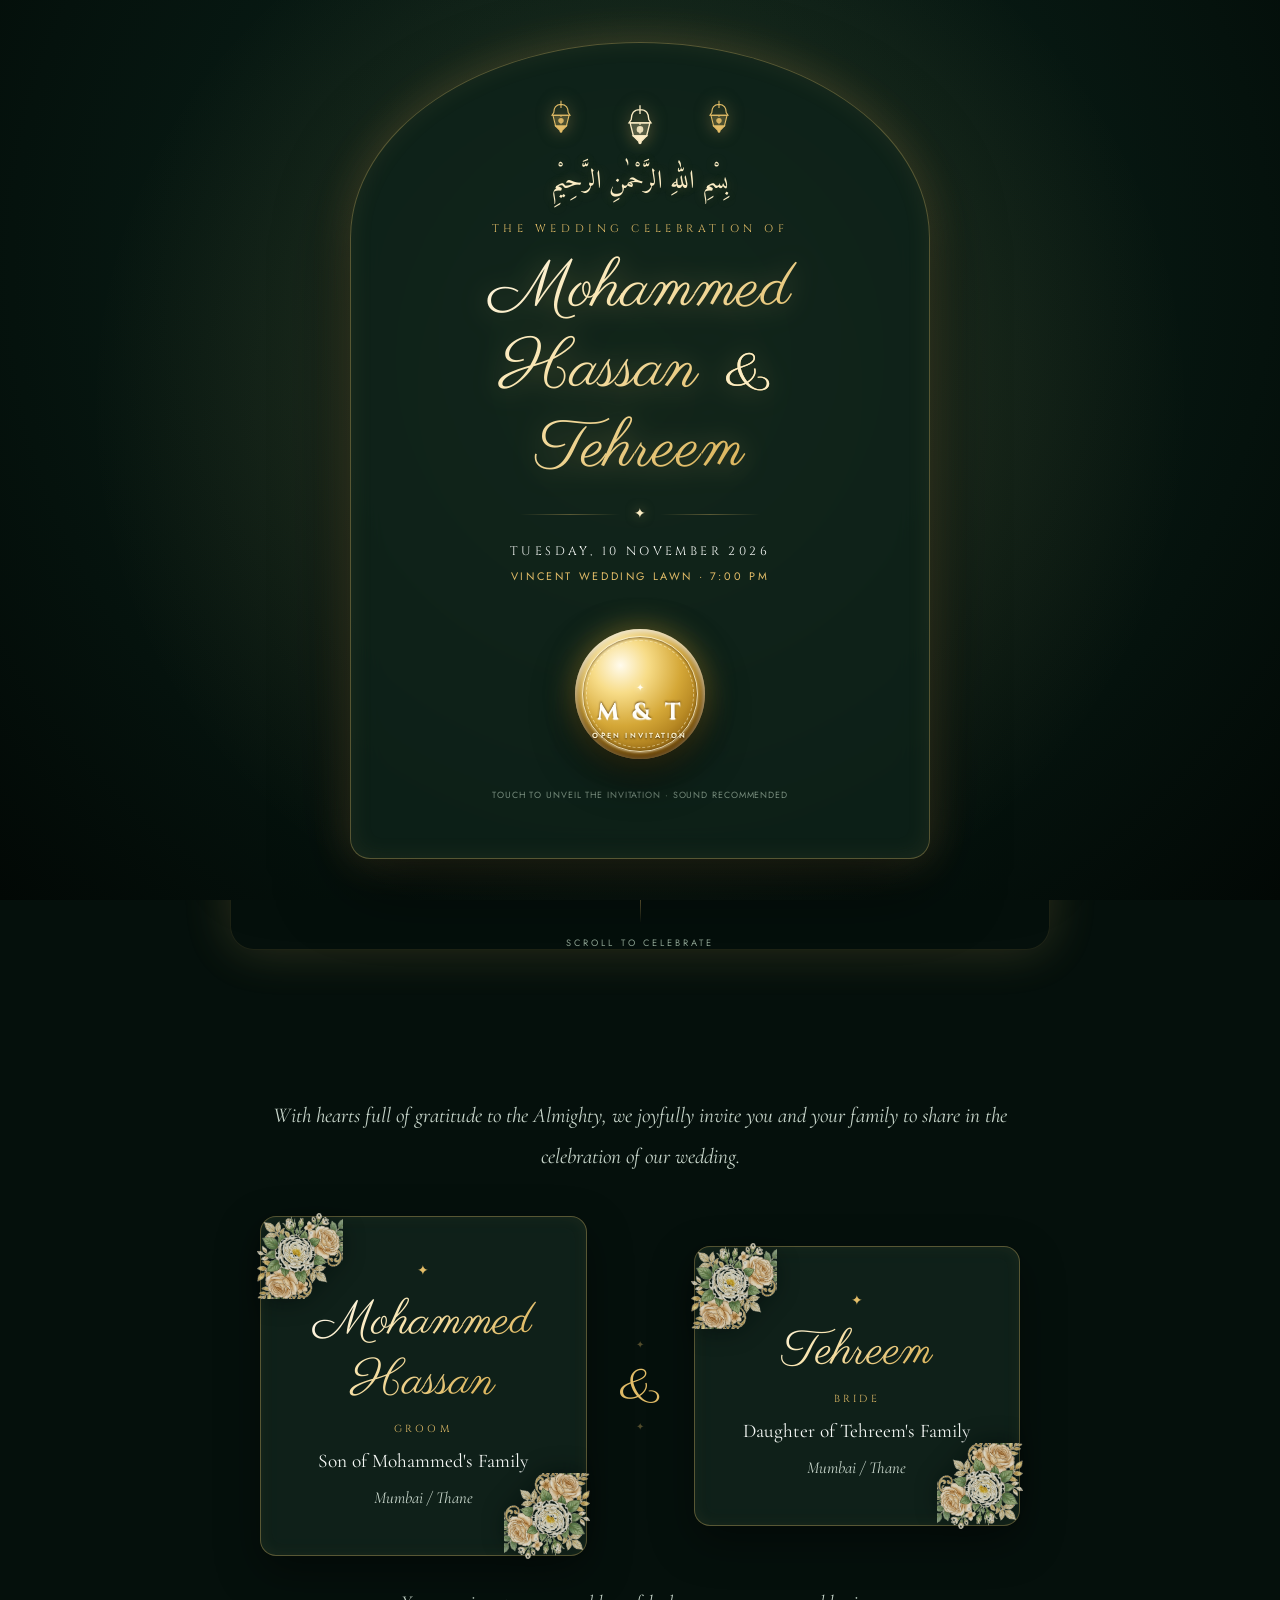
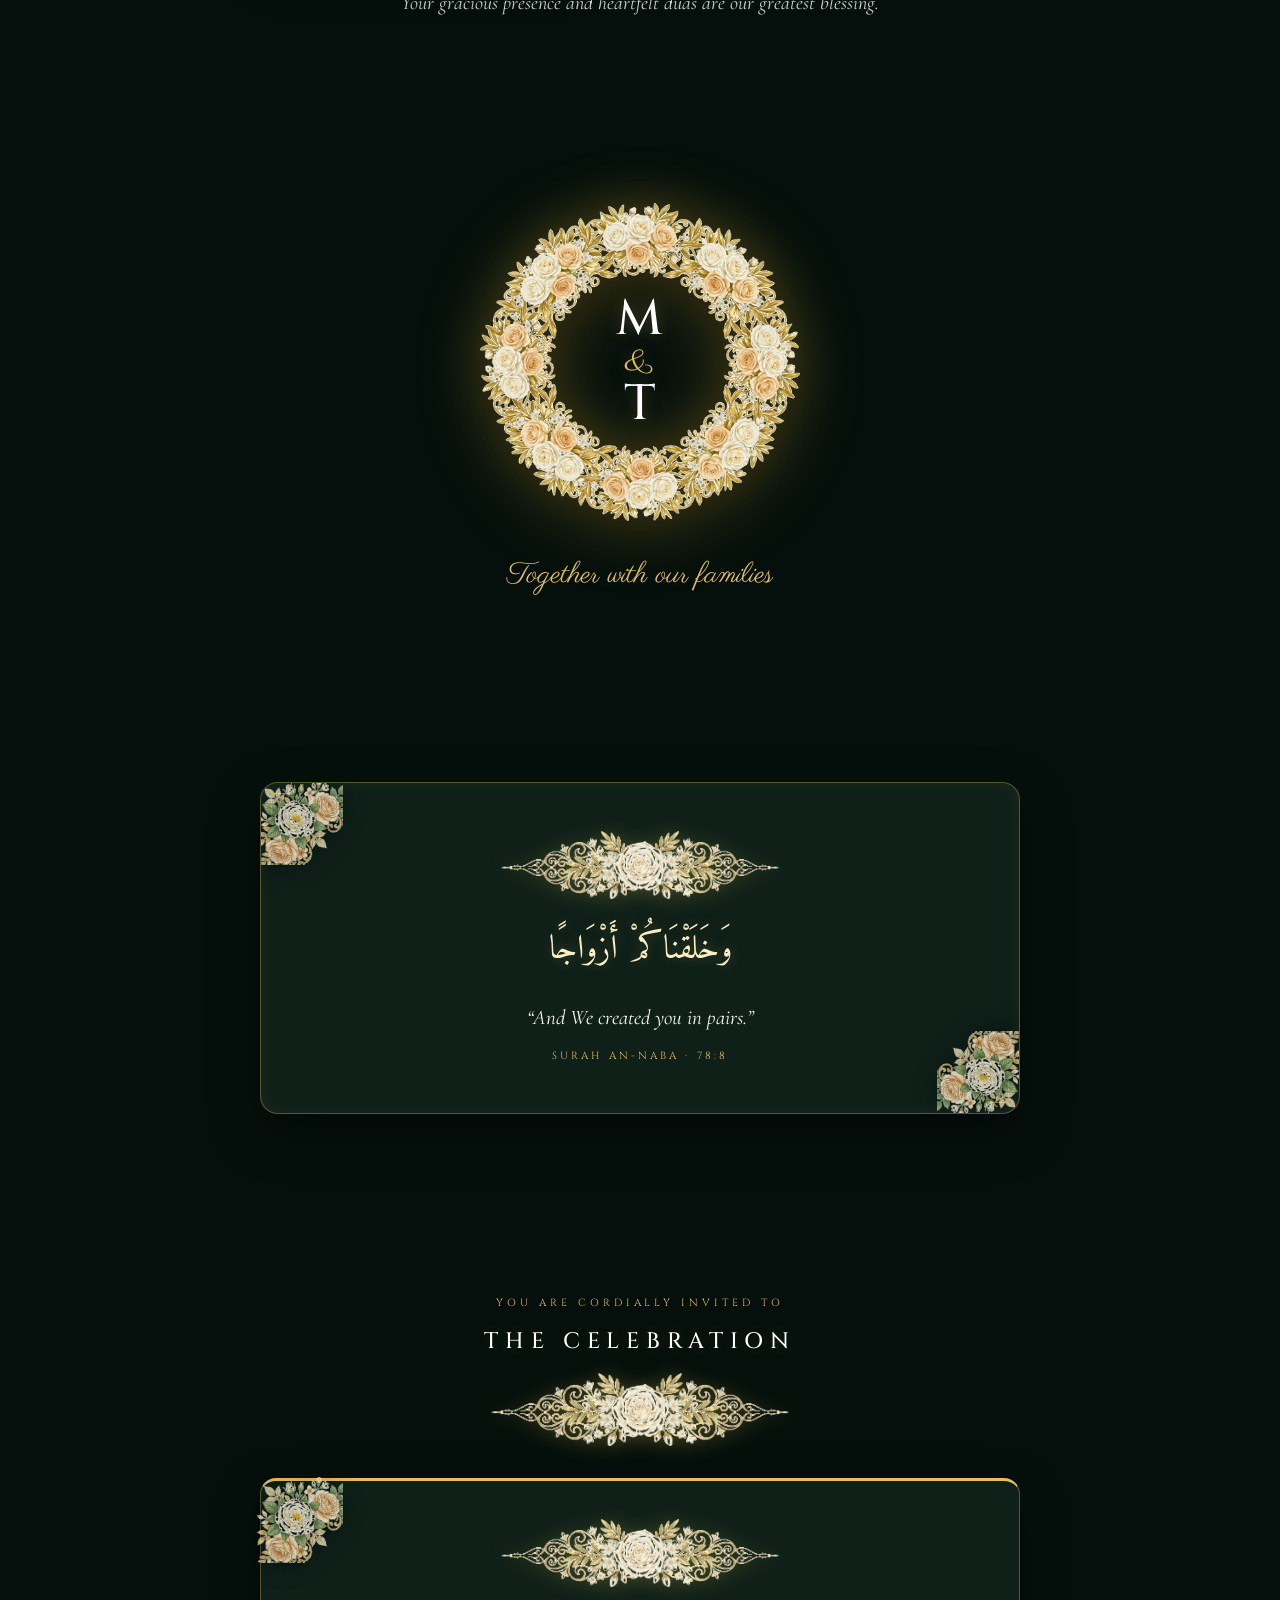
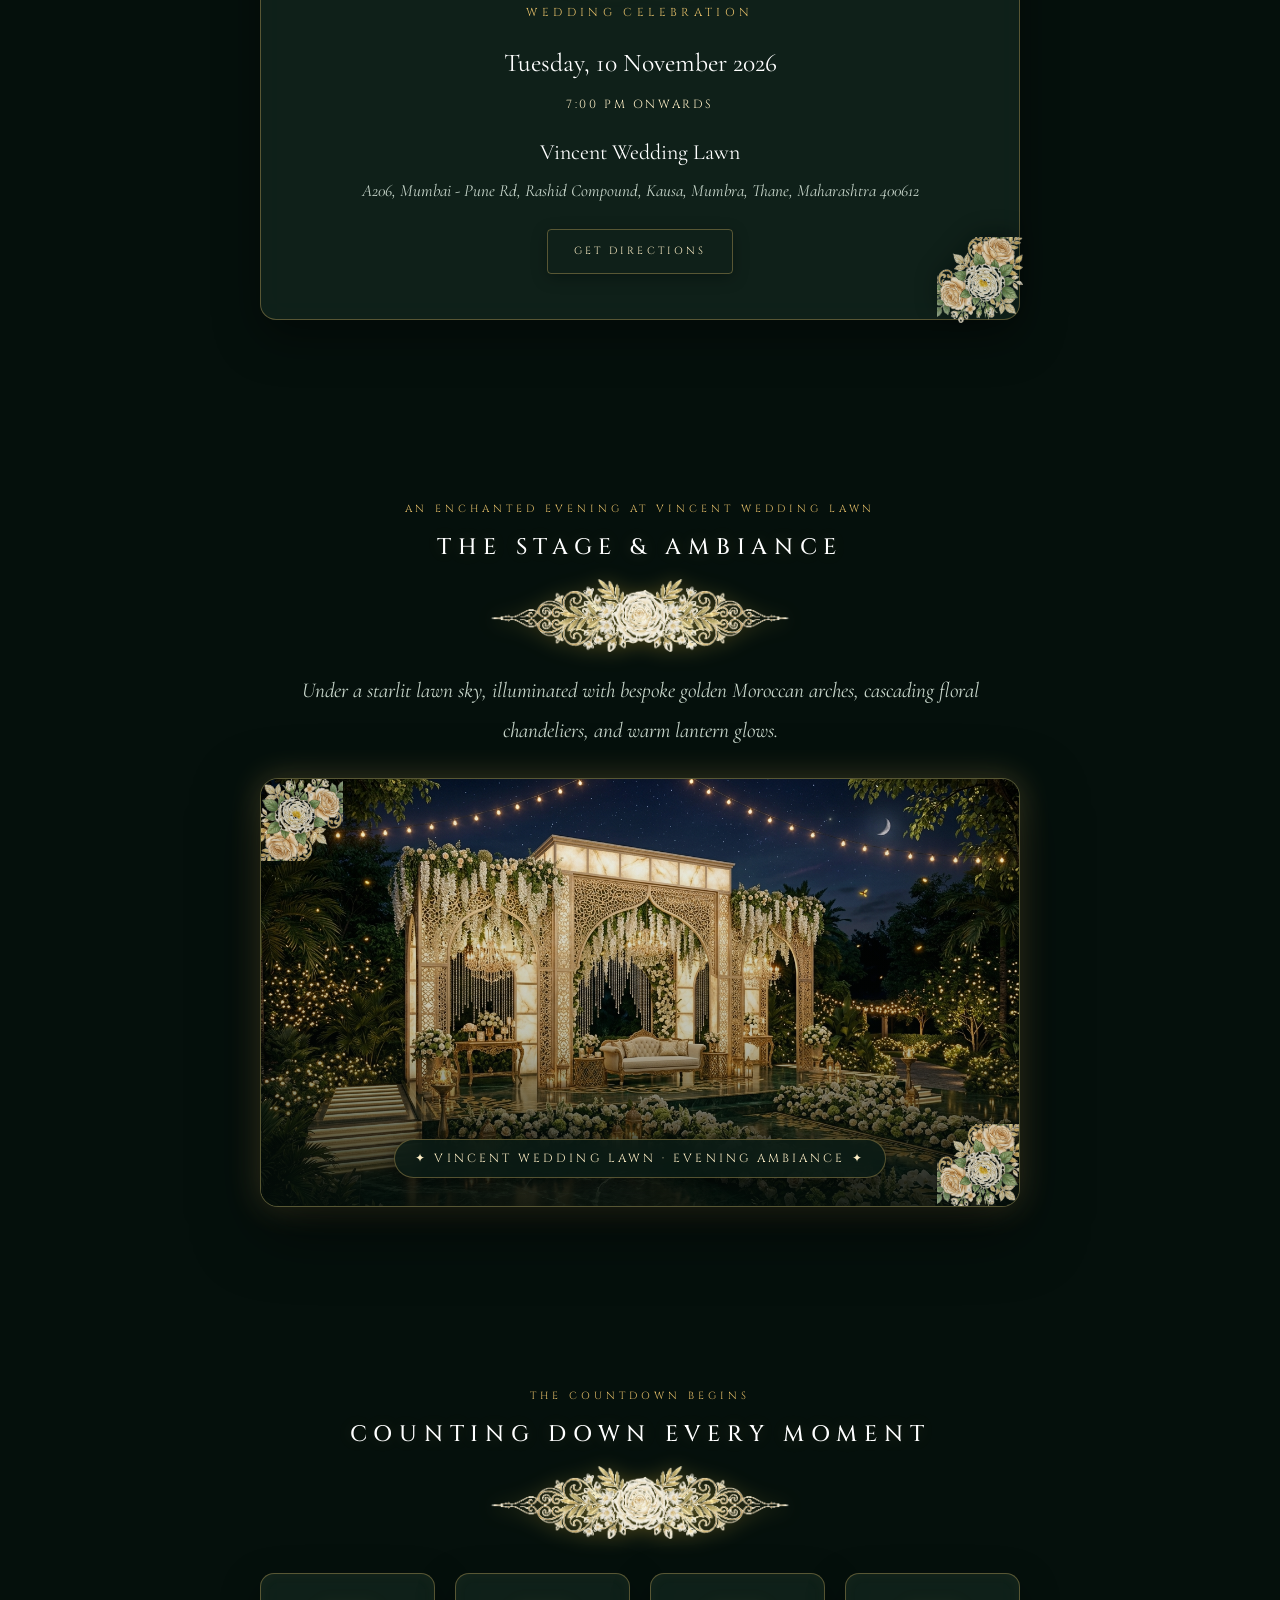
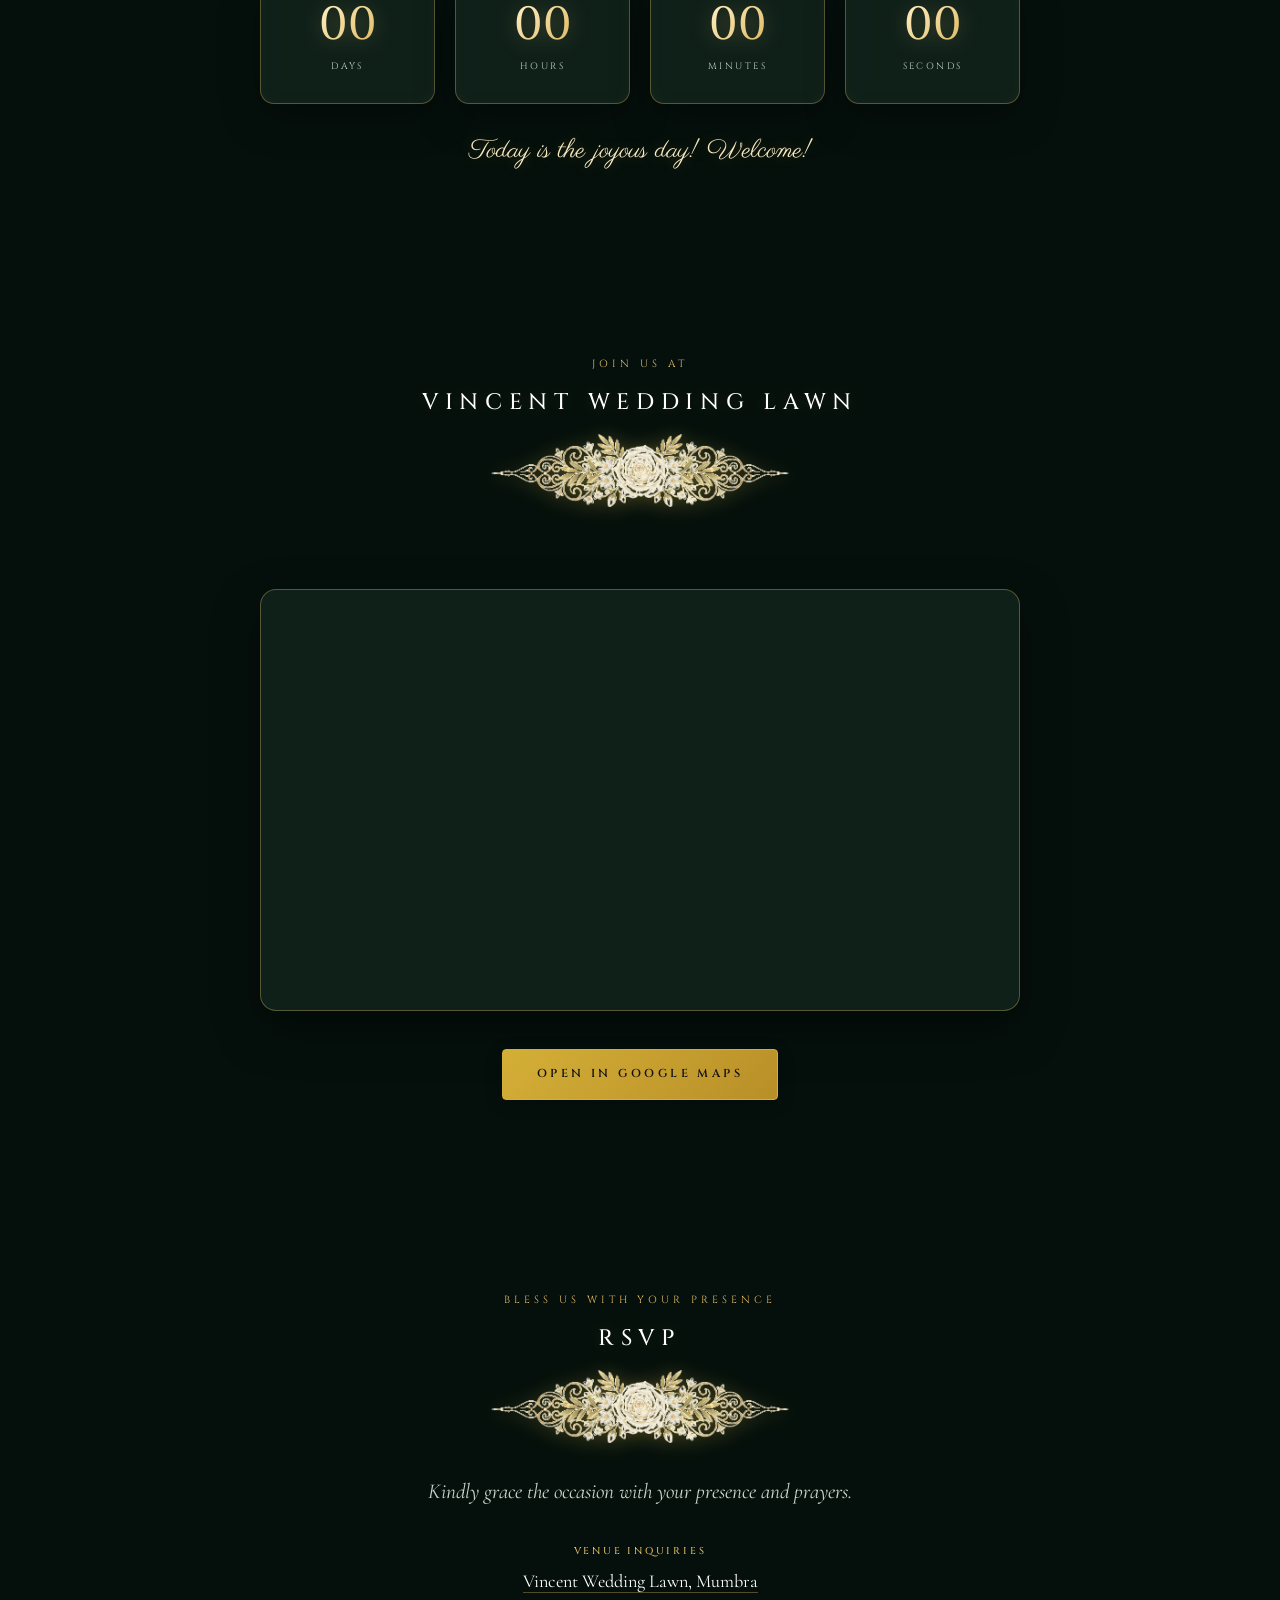
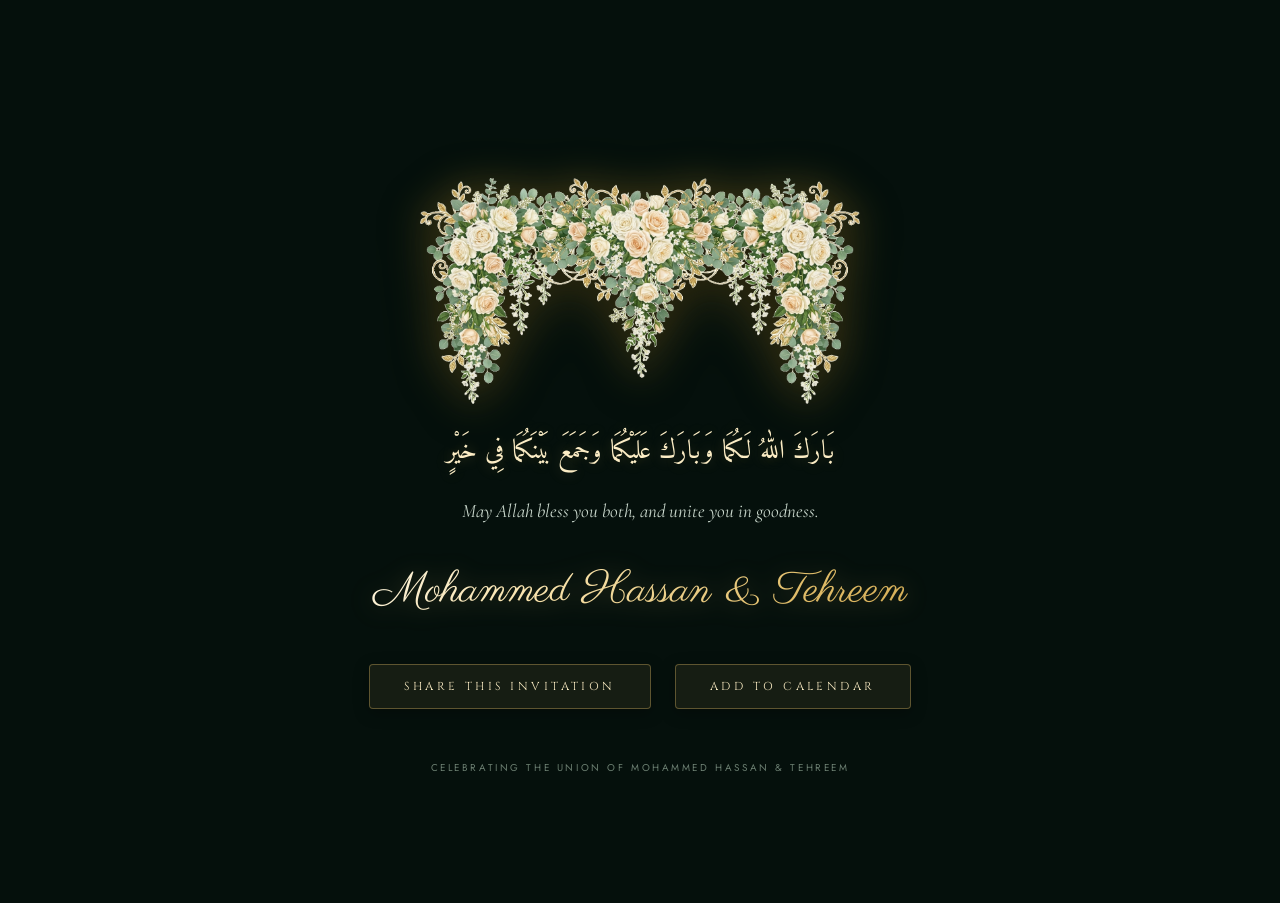
==== commit d7c9ef73: "Update production domain to mohammedhassantehreem.invitingyou.top" ====
--- a/index.html
+++ b/index.html
@@ -7,16 +7,16 @@
 <title>Mohammed Hassan &amp; Tehreem — Wedding Invitation</title>
 <meta name="description" content="Mohammed Hassan &amp; Tehreem invite you to celebrate their wedding on Tuesday, 10 November 2026 at Vincent Wedding Lawn, Kausa, Mumbra, Thane.">
 
-<link rel="canonical" href="https://mohammed-hassan-weds-tehreem.invitingyou.top/">
+<link rel="canonical" href="https://mohammedhassantehreem.invitingyou.top/">
 
 <!-- Open Graph / WhatsApp / Facebook Preview Cards -->
 <meta property="og:site_name" content="Mohammed Hassan &amp; Tehreem Wedding">
 <meta property="og:type" content="website">
-<meta property="og:url" content="https://mohammed-hassan-weds-tehreem.invitingyou.top/">
+<meta property="og:url" content="https://mohammedhassantehreem.invitingyou.top/">
 <meta property="og:title" content="Mohammed Hassan &amp; Tehreem — Royal Wedding Celebration">
 <meta property="og:description" content="Together with their families, Mohammed Hassan &amp; Tehreem joyfully invite you to celebrate their wedding on Tuesday, 10 November 2026 at Vincent Wedding Lawn, Kausa, Mumbra. Touch to unveil the royal invitation.">
-<meta property="og:image" content="https://mohammed-hassan-weds-tehreem.invitingyou.top/assets/images/og-image.jpg">
-<meta property="og:image:secure_url" content="https://mohammed-hassan-weds-tehreem.invitingyou.top/assets/images/og-image.jpg">
+<meta property="og:image" content="https://mohammedhassantehreem.invitingyou.top/assets/images/og-image.jpg">
+<meta property="og:image:secure_url" content="https://mohammedhassantehreem.invitingyou.top/assets/images/og-image.jpg">
 <meta property="og:image:type" content="image/jpeg">
 <meta property="og:image:width" content="1200">
 <meta property="og:image:height" content="630">
@@ -25,10 +25,10 @@
 
 <!-- Twitter Card -->
 <meta name="twitter:card" content="summary_large_image">
-<meta name="twitter:url" content="https://mohammed-hassan-weds-tehreem.invitingyou.top/">
+<meta name="twitter:url" content="https://mohammedhassantehreem.invitingyou.top/">
 <meta name="twitter:title" content="Mohammed Hassan &amp; Tehreem — Royal Wedding Celebration">
 <meta name="twitter:description" content="Together with their families, Mohammed Hassan &amp; Tehreem joyfully invite you to celebrate their wedding on Tuesday, 10 November 2026 at Vincent Wedding Lawn, Kausa, Mumbra. Touch to unveil the royal invitation.">
-<meta name="twitter:image" content="https://mohammed-hassan-weds-tehreem.invitingyou.top/assets/images/og-image.jpg">
+<meta name="twitter:image" content="https://mohammedhassantehreem.invitingyou.top/assets/images/og-image.jpg">
 
 <link rel="preconnect" href="https://fonts.googleapis.com">
 <link rel="preconnect" href="https://fonts.gstatic.com" crossorigin="">
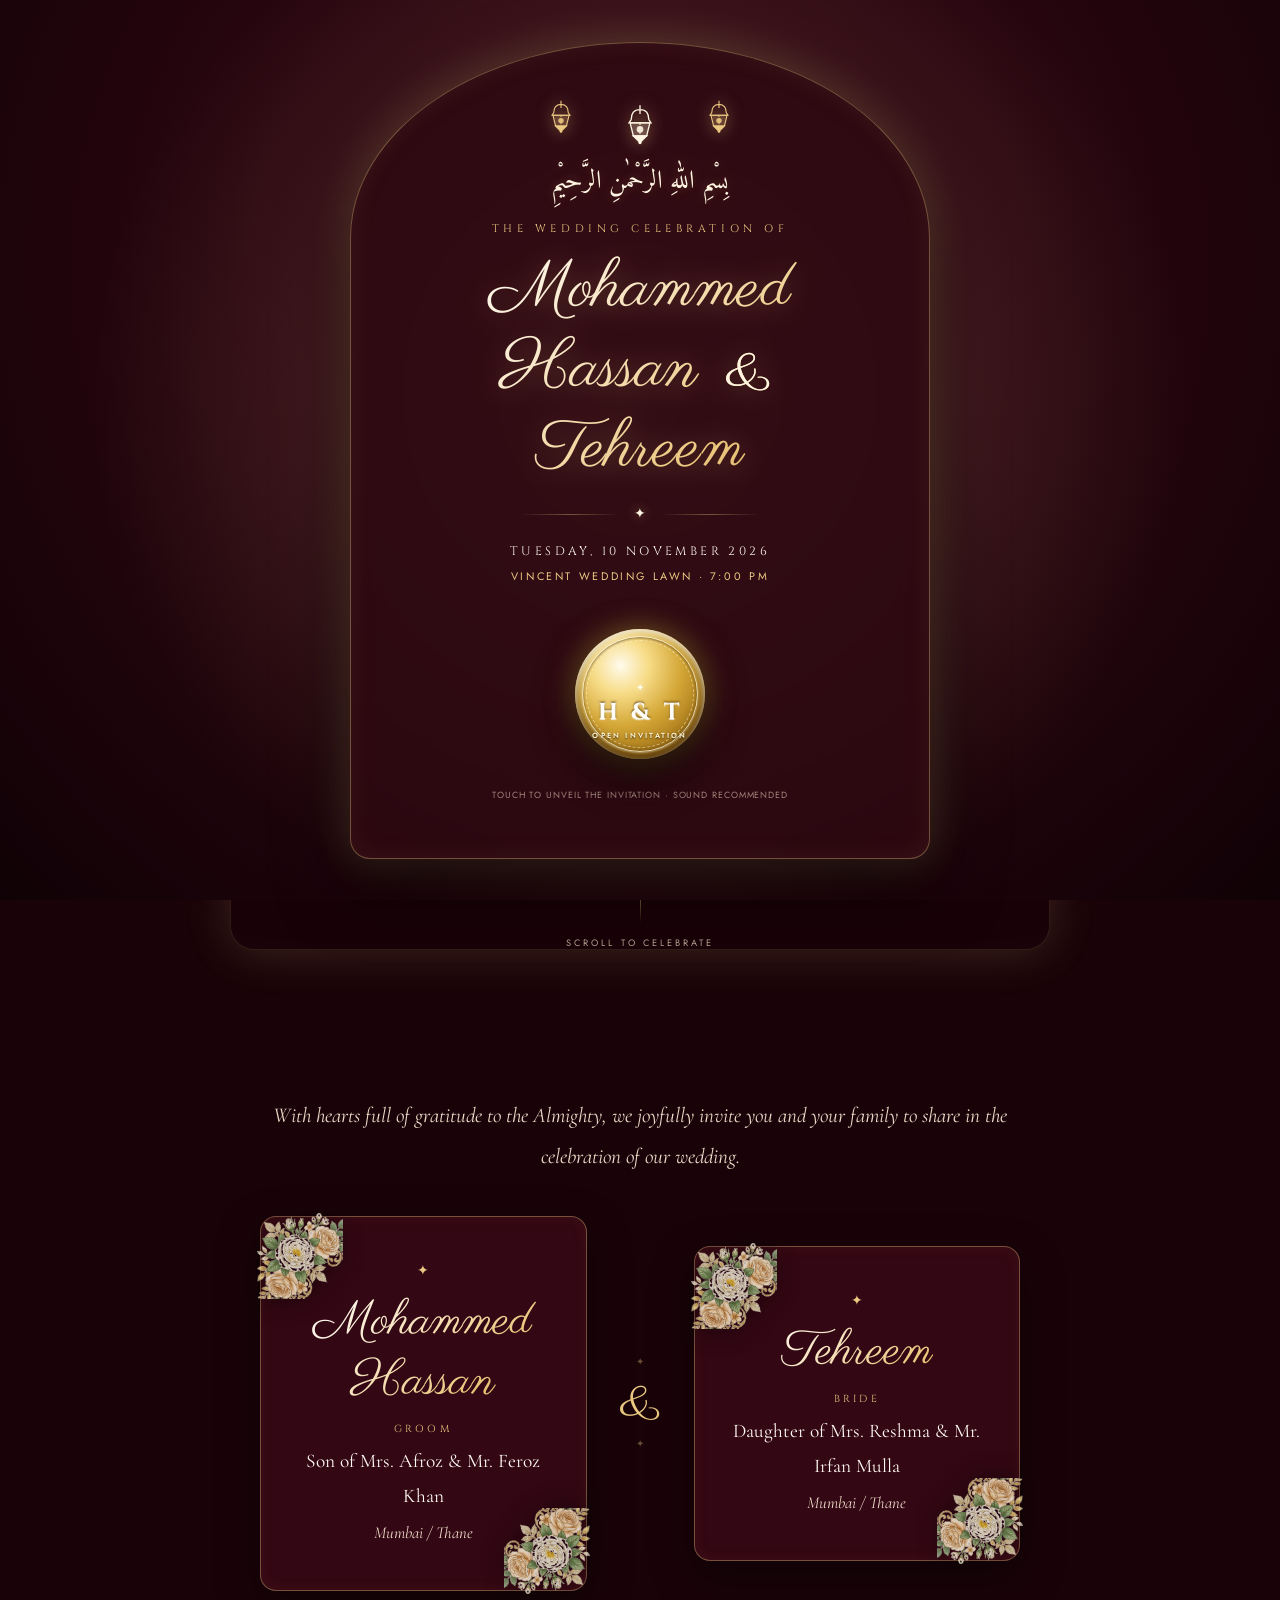
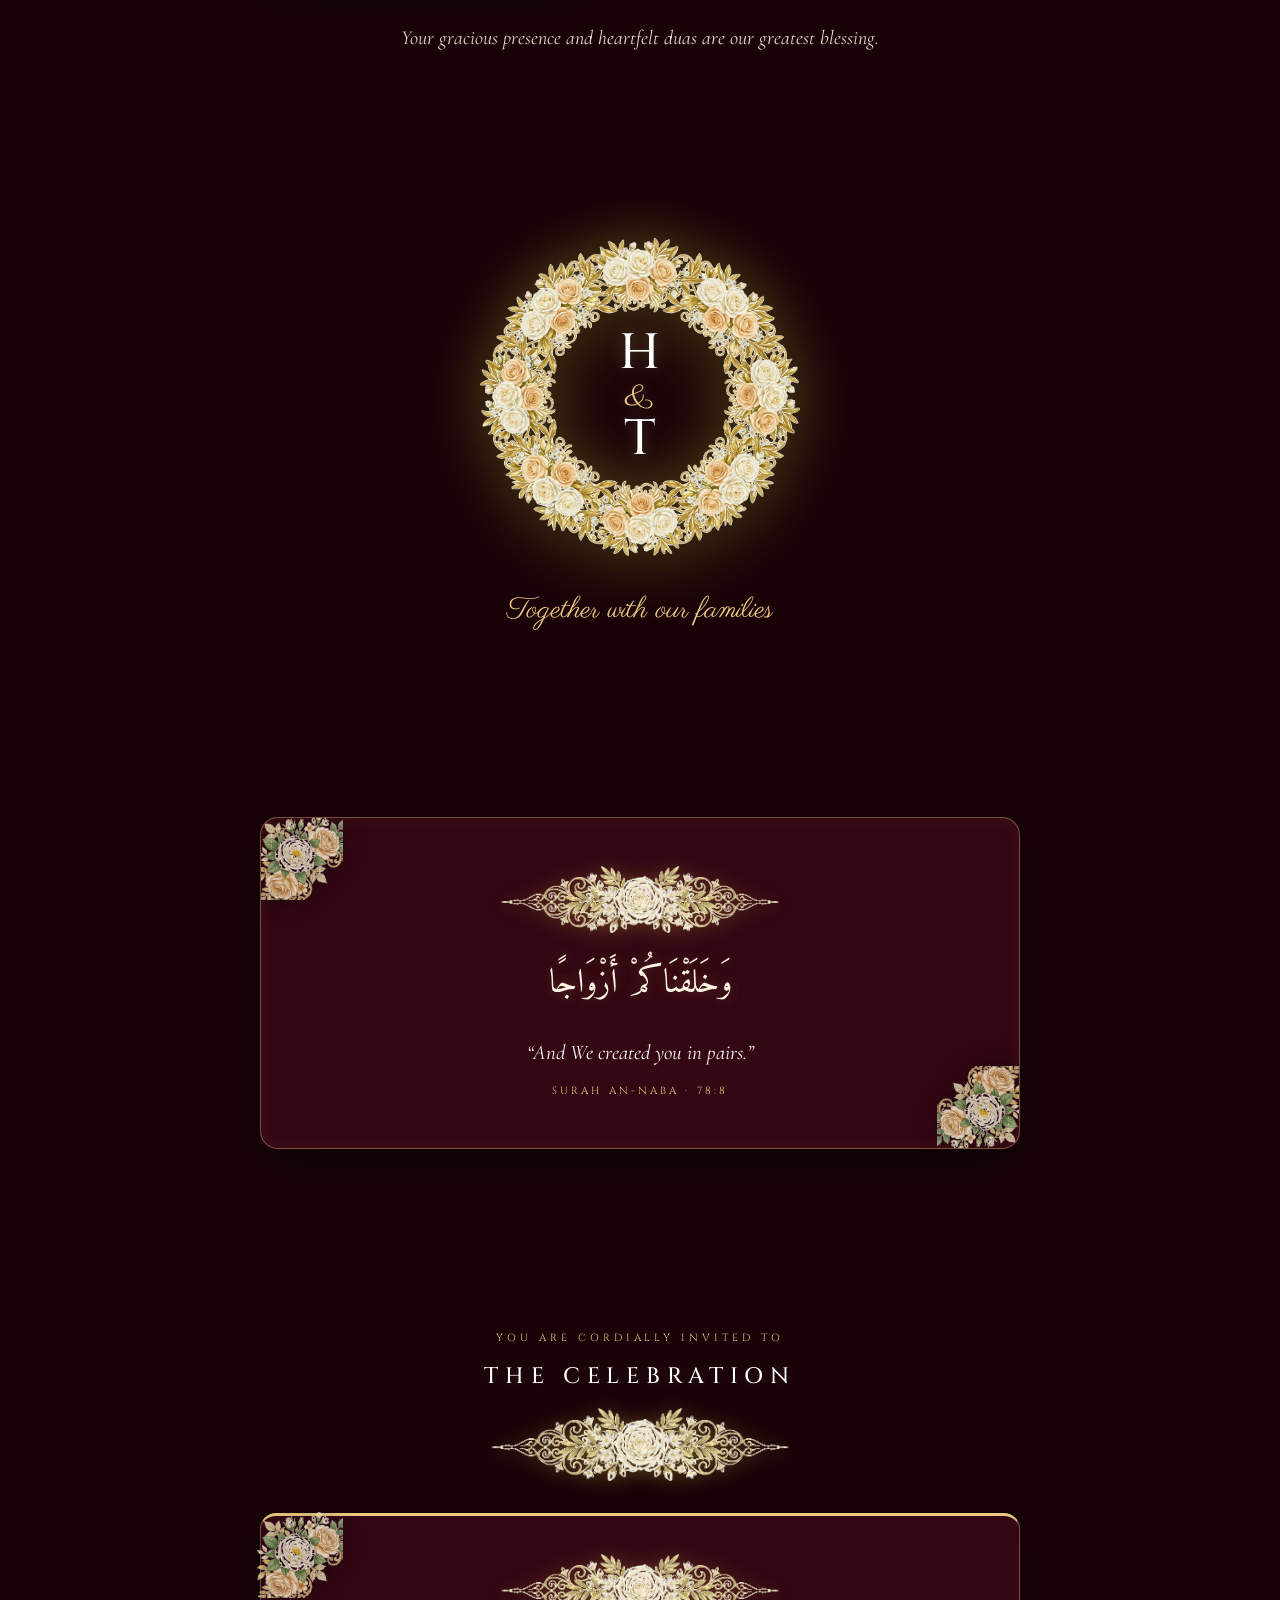
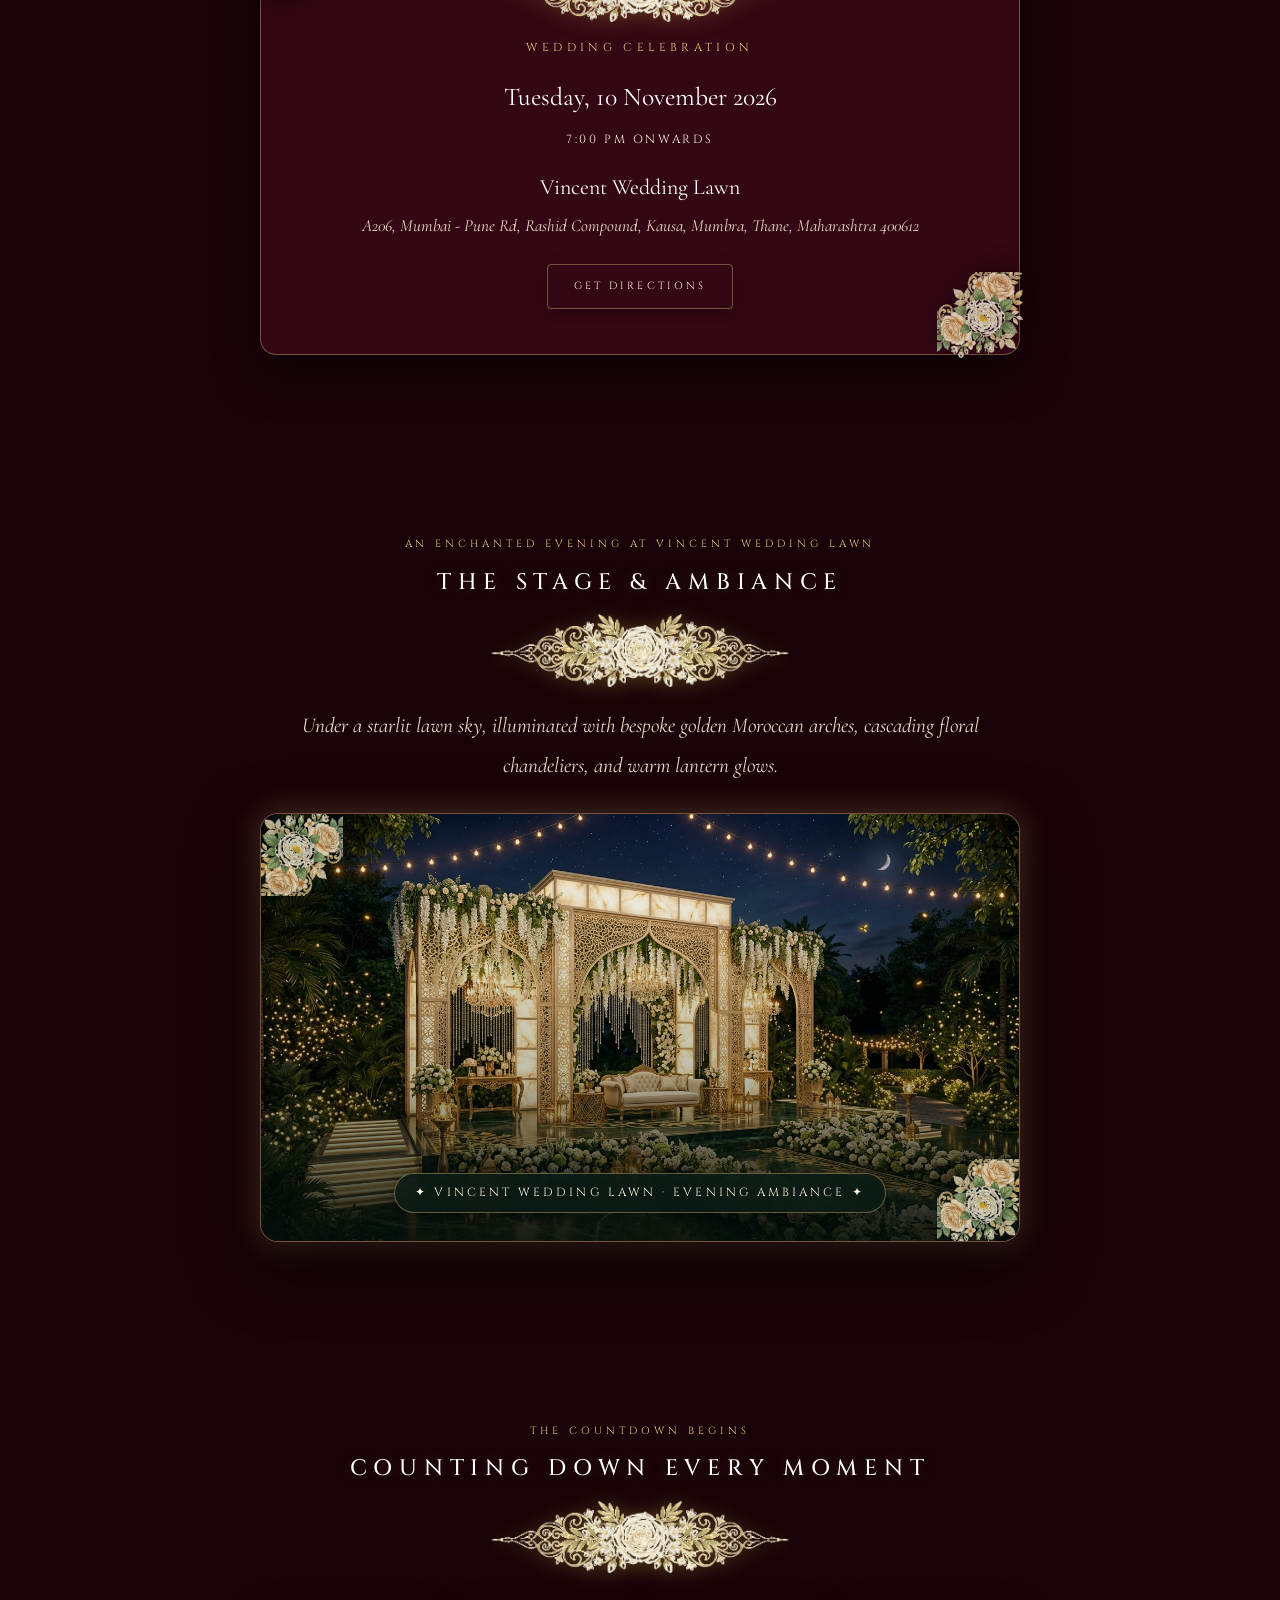
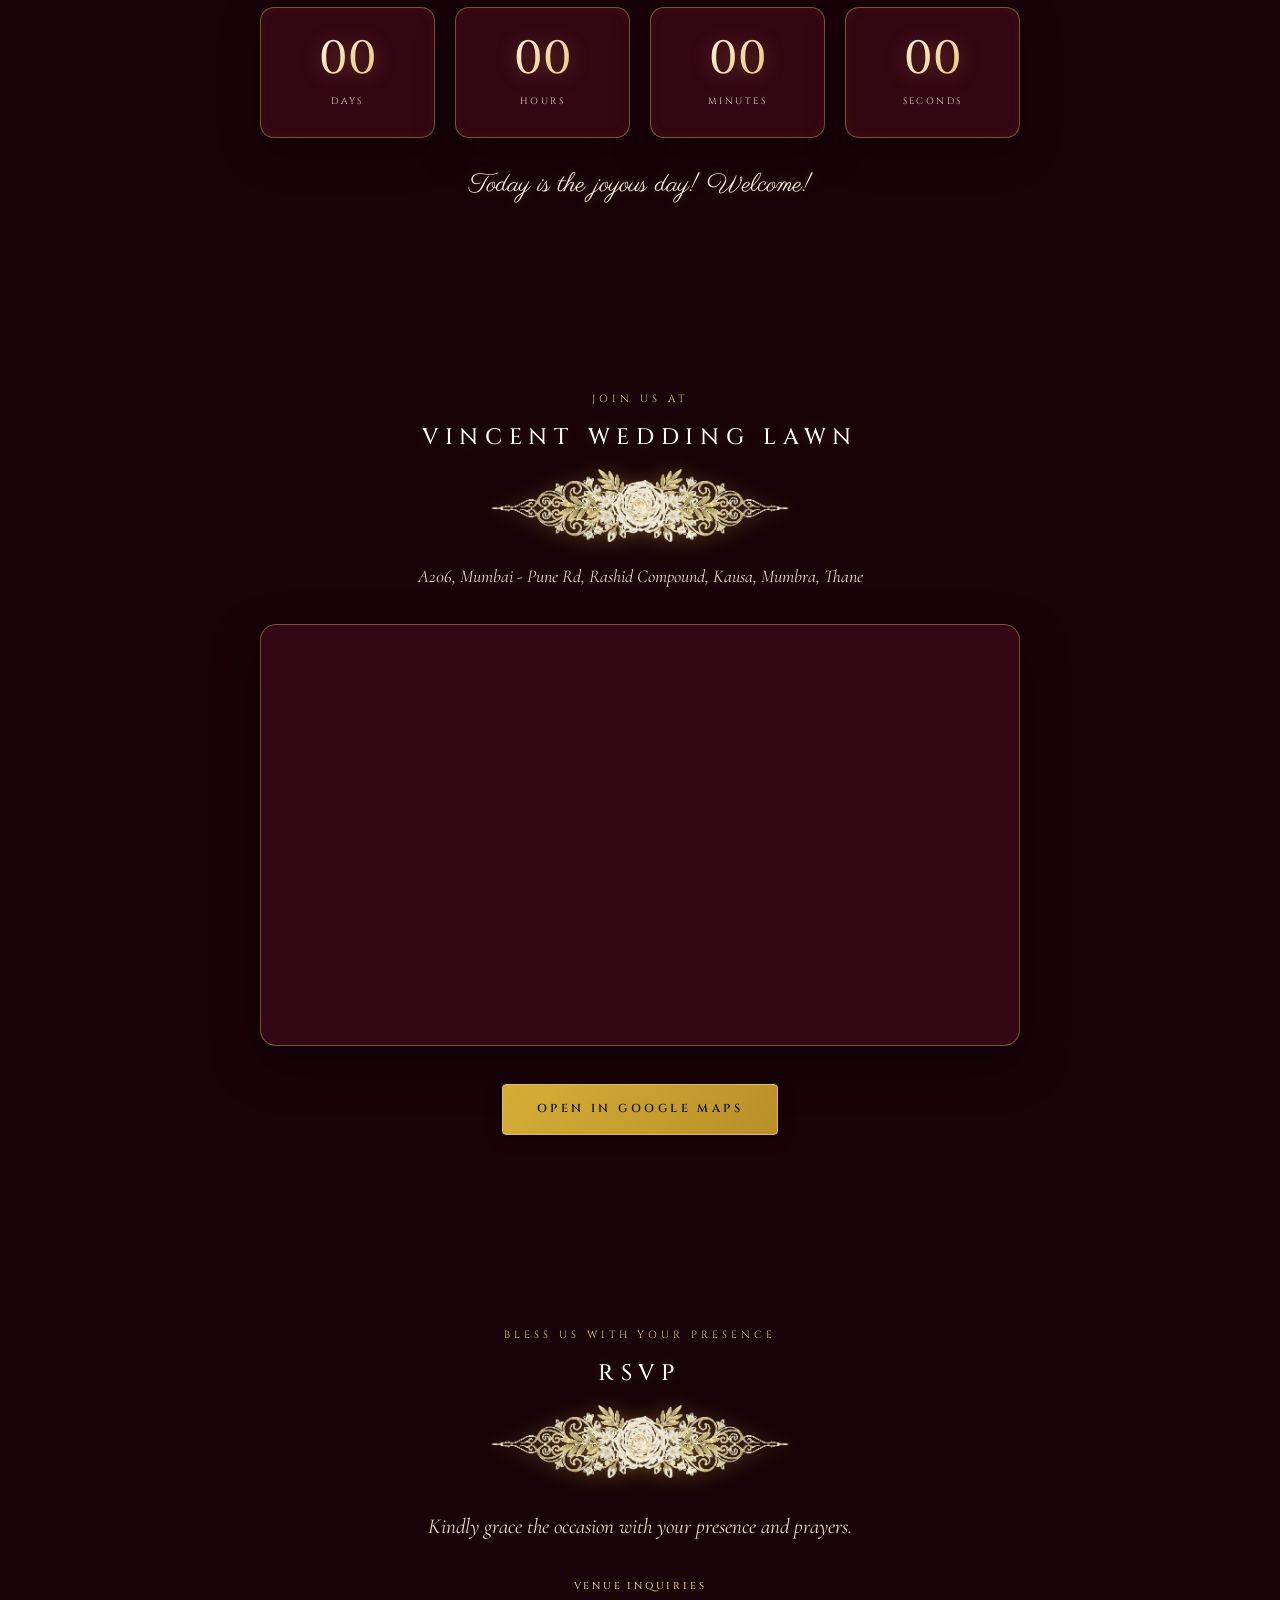
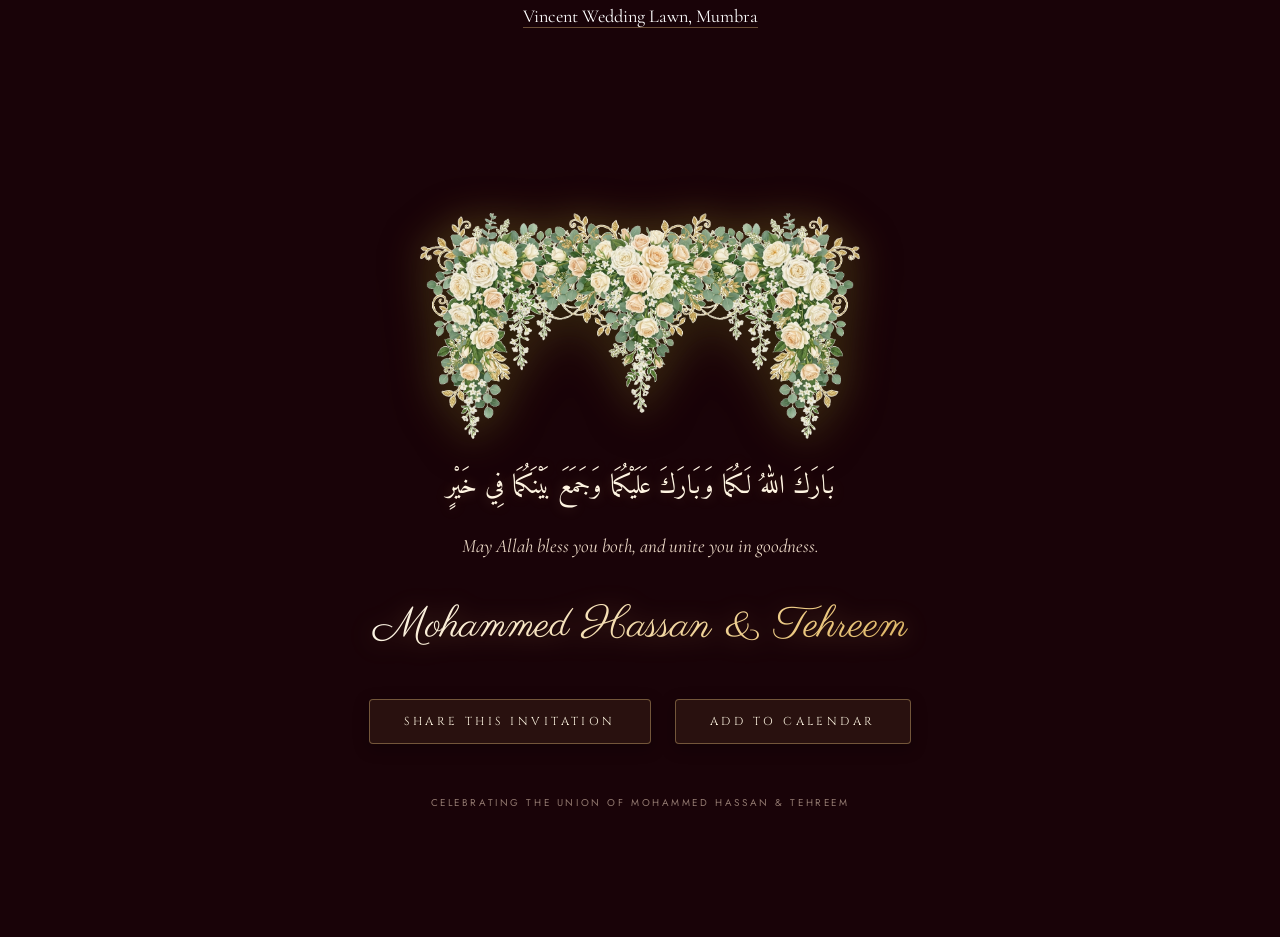
==== commit 9c7176ab: "Update parents details, set initials to H & T, enable continuous song loop, and apply Champagne & Ma" ====
--- a/index.html
+++ b/index.html
@@ -1,9 +1,9 @@
 <!DOCTYPE html>
-<html lang="en" data-theme="twilight">
+<html lang="en" data-theme="maroon">
 <head>
 <meta charset="utf-8">
 <meta name="viewport" content="width=device-width, initial-scale=1, viewport-fit=cover">
-<meta name="theme-color" content="#071510">
+<meta name="theme-color" content="#1a0309">
 <title>Mohammed Hassan &amp; Tehreem — Wedding Invitation</title>
 <meta name="description" content="Mohammed Hassan &amp; Tehreem invite you to celebrate their wedding on Tuesday, 10 November 2026 at Vincent Wedding Lawn, Kausa, Mumbra, Thane.">
 
@@ -165,7 +165,7 @@
         <div class="seal-ring" aria-hidden="true"></div>
         <div class="seal-core">
           <span class="seal-sparkle" aria-hidden="true">✦</span>
-          <span class="seal-monogram">M &amp; T</span>
+          <span class="seal-monogram">H &amp; T</span>
           <span class="seal-text">OPEN INVITATION</span>
         </div>
       </button>
@@ -177,7 +177,7 @@
 
 <!-- ================= FLOATING CONTROLS ================= -->
 <div class="floating-controls">
-  <!-- Theme Switcher: Twilight Lawn / Royal Champagne -->
+  <!-- Theme Switcher: Velvet Maroon / Royal Champagne -->
   <button class="ctrl-btn theme-btn" id="themeToggle" aria-label="Switch Backdrop Atmosphere" title="Toggle Atmosphere">
     <span class="theme-icon theme-icon--moon" aria-hidden="true">🌙</span>
     <span class="theme-icon theme-icon--sun" aria-hidden="true">✨</span>
@@ -193,7 +193,7 @@
     <span class="ctrl-btn__tooltip">Music: Zariya</span>
   </button>
 </div>
-<audio id="bgm" preload="auto"></audio>
+<audio id="bgm" preload="auto" loop playsinline></audio>
 
 <!-- ================= FALLING GOLDEN PARTICLES CONTAINER ================= -->
 <div class="petals" id="petals" aria-hidden="true"></div>
@@ -226,10 +226,10 @@
 
       <p class="hero__eyebrow reveal">The Wedding Celebration of</p>
       
-      <h1 class="hero__names">
-        <span class="reveal" id="hero-groom">Mohammed Hassan</span>
-        <span class="amp reveal">&amp;</span>
-        <span class="reveal" id="hero-bride">Tehreem</span>
+      <h1 class="hero__names reveal">
+        <span id="hero-groom">Mohammed Hassan</span>
+        <span class="amp">&amp;</span>
+        <span id="hero-bride">Tehreem</span>
       </h1>
 
       <div class="hero__floral-divider reveal" aria-hidden="true">
@@ -253,7 +253,7 @@
   </header>
 
   <!-- ================= INVITATION & FAMILIES ================= -->
-  <section class="section invite">
+  <section class="section invite" id="coupleSection">
     <p class="lead reveal" id="inviteIntro"></p>
 
     <div class="couple-grid">
@@ -296,7 +296,7 @@
     <div class="wreath reveal">
       <img src="assets/images/floral/floral_wreath_crest.png" alt="" class="wreath__floral-img" loading="lazy">
       <div class="wreath__initials">
-        <span id="monoGroom">M</span><span class="amp">&amp;</span><span id="monoBride">T</span>
+        <span id="monoGroom">H</span><span class="amp">&amp;</span><span id="monoBride">T</span>
       </div>
     </div>
     <p class="monogram__line reveal" id="monogramLine"></p>
--- a/css/style.css
+++ b/css/style.css
@@ -3,33 +3,34 @@
    Mohammed Hassan & Tehreem · Vincent Wedding Lawn
    ============================================================ */
 
-:root {
-  /* --- TWILIGHT NOCTURNAL LAWN (Default Night Ambiance) --- */
-  --bg-deep: #05100c;
-  --bg-rich: #091a13;
-  --bg-surface: rgba(14, 30, 24, 0.72);
-  --bg-surface-card: rgba(18, 38, 30, 0.78);
-  --bg-surface-hover: rgba(24, 48, 38, 0.88);
-  --bg-glass: rgba(10, 24, 18, 0.65);
+:root,
+[data-theme="maroon"] {
+  /* --- ROYAL VELVET MAROON & CHAMPAGNE (Primary Regal Ambiance) --- */
+  --bg-deep: #190308;
+  --bg-rich: #2c0611;
+  --bg-surface: rgba(44, 7, 18, 0.76);
+  --bg-surface-card: rgba(58, 9, 23, 0.82);
+  --bg-surface-hover: rgba(74, 13, 30, 0.90);
+  --bg-glass: rgba(35, 5, 14, 0.70);
   
-  /* Metallic Gold Palette */
-  --gold-pure: #d4af37;
-  --gold-bright: #fcedc5;
-  --gold-mid: #e3bd68;
-  --gold-deep: #a8842e;
-  --gold-glow: rgba(227, 189, 104, 0.28);
-  --gold-glow-strong: rgba(227, 189, 104, 0.55);
-  --gold-border: rgba(227, 189, 104, 0.35);
-  --gold-border-soft: rgba(227, 189, 104, 0.16);
-  --gold-gradient: linear-gradient(135deg, #fff3d1 0%, #e5c158 50%, #b8912d 100%);
-  --gold-text-gradient: linear-gradient(135deg, #ffffff 0%, #fae6b2 35%, #e0bc68 70%, #caa043 100%);
+  /* Radiant Champagne & Metallic Gold Palette */
+  --gold-pure: #dfb775;
+  --gold-bright: #fff5e2;
+  --gold-mid: #ecc982;
+  --gold-deep: #a87d32;
+  --gold-glow: rgba(236, 201, 130, 0.28);
+  --gold-glow-strong: rgba(236, 201, 130, 0.58);
+  --gold-border: rgba(236, 201, 130, 0.38);
+  --gold-border-soft: rgba(236, 201, 130, 0.18);
+  --gold-gradient: linear-gradient(135deg, #fffbf2 0%, #f3d48e 45%, #c89c3e 100%);
+  --gold-text-gradient: linear-gradient(135deg, #ffffff 0%, #faecd2 30%, #ecc880 70%, #c99e46 100%);
 
   /* Text Colors */
   --text-pure: #ffffff;
-  --text-main: #f5f8f5;
-  --text-soft: #c8d6cb;
-  --text-muted: #8fa594;
-  --text-gold: #e8caa4;
+  --text-main: #fff9f2;
+  --text-soft: #ecd9c7;
+  --text-muted: #baa092;
+  --text-gold: #f8dfbf;
 
   /* Fonts */
   --font-royal: "Cinzel", "Cormorant Garamond", Georgia, serif;
@@ -126,7 +127,7 @@
   transform: translateX(-50%);
   width: min(900px, 120vw);
   height: 65vh;
-  background: radial-gradient(ellipse 60% 70% at 50% 0%, rgba(227, 189, 104, 0.22) 0%, rgba(14, 34, 26, 0.12) 55%, transparent 80%);
+  background: radial-gradient(ellipse 60% 70% at 50% 0%, rgba(245, 222, 170, 0.22) 0%, rgba(44, 7, 18, 0.18) 55%, transparent 80%);
   filter: blur(28px);
   animation: spotlightBreathe 8s ease-in-out infinite alternate;
 }
@@ -139,7 +140,7 @@
   width: 55vw;
   height: 55vw;
   max-width: 600px;
-  background: radial-gradient(circle, rgba(17, 56, 39, 0.45) 0%, rgba(227, 189, 104, 0.08) 45%, transparent 70%);
+  background: radial-gradient(circle, rgba(140, 20, 52, 0.42) 0%, rgba(236, 201, 130, 0.10) 45%, transparent 70%);
   filter: blur(40px);
   animation: floatOrbLeft 14s ease-in-out infinite alternate;
 }
@@ -151,7 +152,7 @@
   width: 50vw;
   height: 50vw;
   max-width: 550px;
-  background: radial-gradient(circle, rgba(227, 189, 104, 0.12) 0%, rgba(17, 56, 39, 0.35) 50%, transparent 75%);
+  background: radial-gradient(circle, rgba(236, 201, 130, 0.14) 0%, rgba(140, 20, 52, 0.38) 50%, transparent 75%);
   filter: blur(40px);
   animation: floatOrbRight 16s ease-in-out infinite alternate;
 }
@@ -252,7 +253,7 @@
   place-items: center;
   padding: 24px;
   text-align: center;
-  background: radial-gradient(circle at 50% 30%, #0c261d 0%, #05120d 70%, #020805 100%);
+  background: radial-gradient(circle at 50% 30%, #3e0a1b 0%, #20040c 65%, #100206 100%);
   transition: opacity 1.1s var(--ease), transform 1.1s var(--ease), visibility 1.1s;
 }
 
@@ -266,7 +267,7 @@
 .envelope__backdrop-glow {
   position: absolute;
   inset: 0;
-  background: radial-gradient(circle at 50% 45%, rgba(227, 189, 104, 0.18) 0%, transparent 68%);
+  background: radial-gradient(circle at 50% 45%, rgba(236, 201, 130, 0.22) 0%, transparent 68%);
   pointer-events: none;
 }
 
@@ -276,7 +277,7 @@
   max-width: 580px;
   width: 100%;
   padding: clamp(36px, 7vw, 56px) clamp(22px, 5.5vw, 48px);
-  background: rgba(13, 33, 25, 0.85);
+  background: rgba(45, 8, 18, 0.88);
   backdrop-filter: blur(16px);
   -webkit-backdrop-filter: blur(16px);
   border: 1px solid var(--gold-border);
@@ -601,7 +602,9 @@
   transition: transform 0.4s var(--ease), opacity 0.4s var(--ease);
 }
 
+[data-theme="maroon"] .theme-icon--moon,
 [data-theme="twilight"] .theme-icon--moon { display: none; }
+[data-theme="maroon"] .theme-icon--sun,
 [data-theme="twilight"] .theme-icon--sun { display: block; }
 [data-theme="champagne"] .theme-icon--moon { display: block; }
 [data-theme="champagne"] .theme-icon--sun { display: none; }
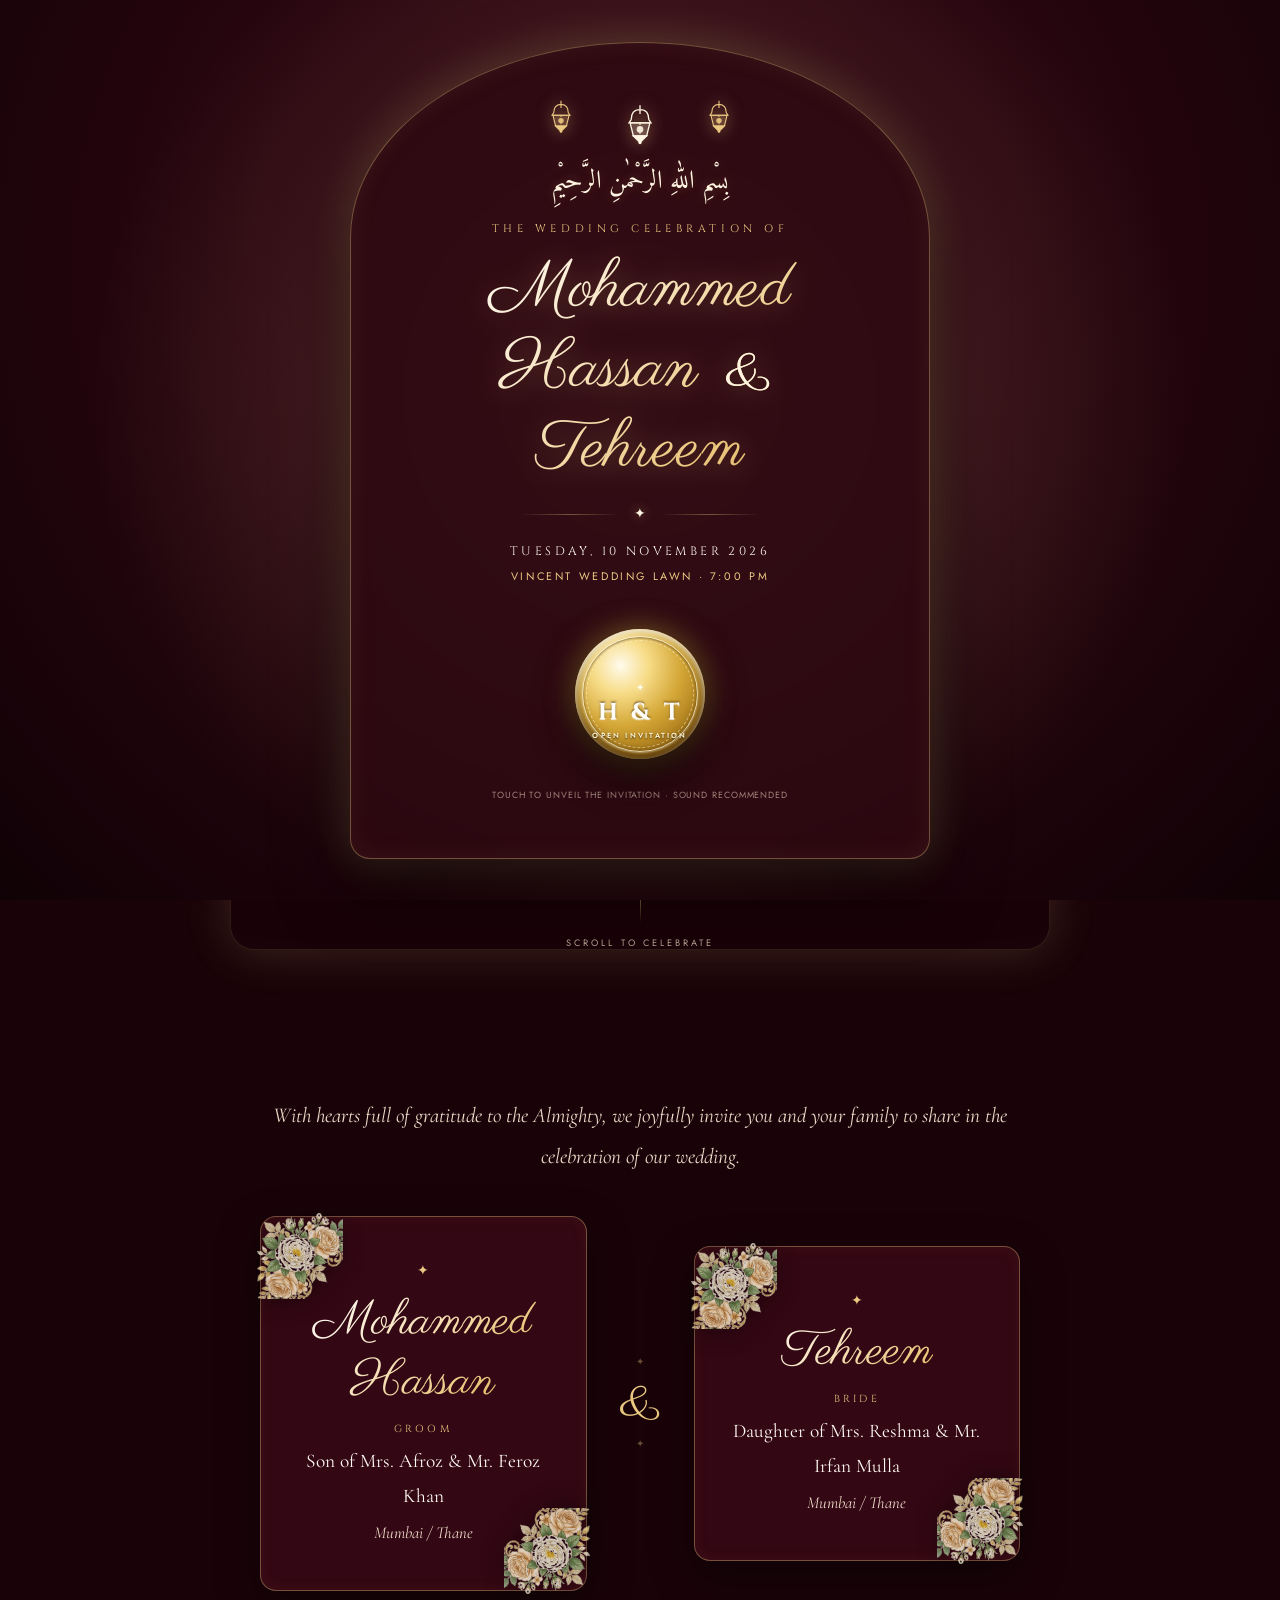
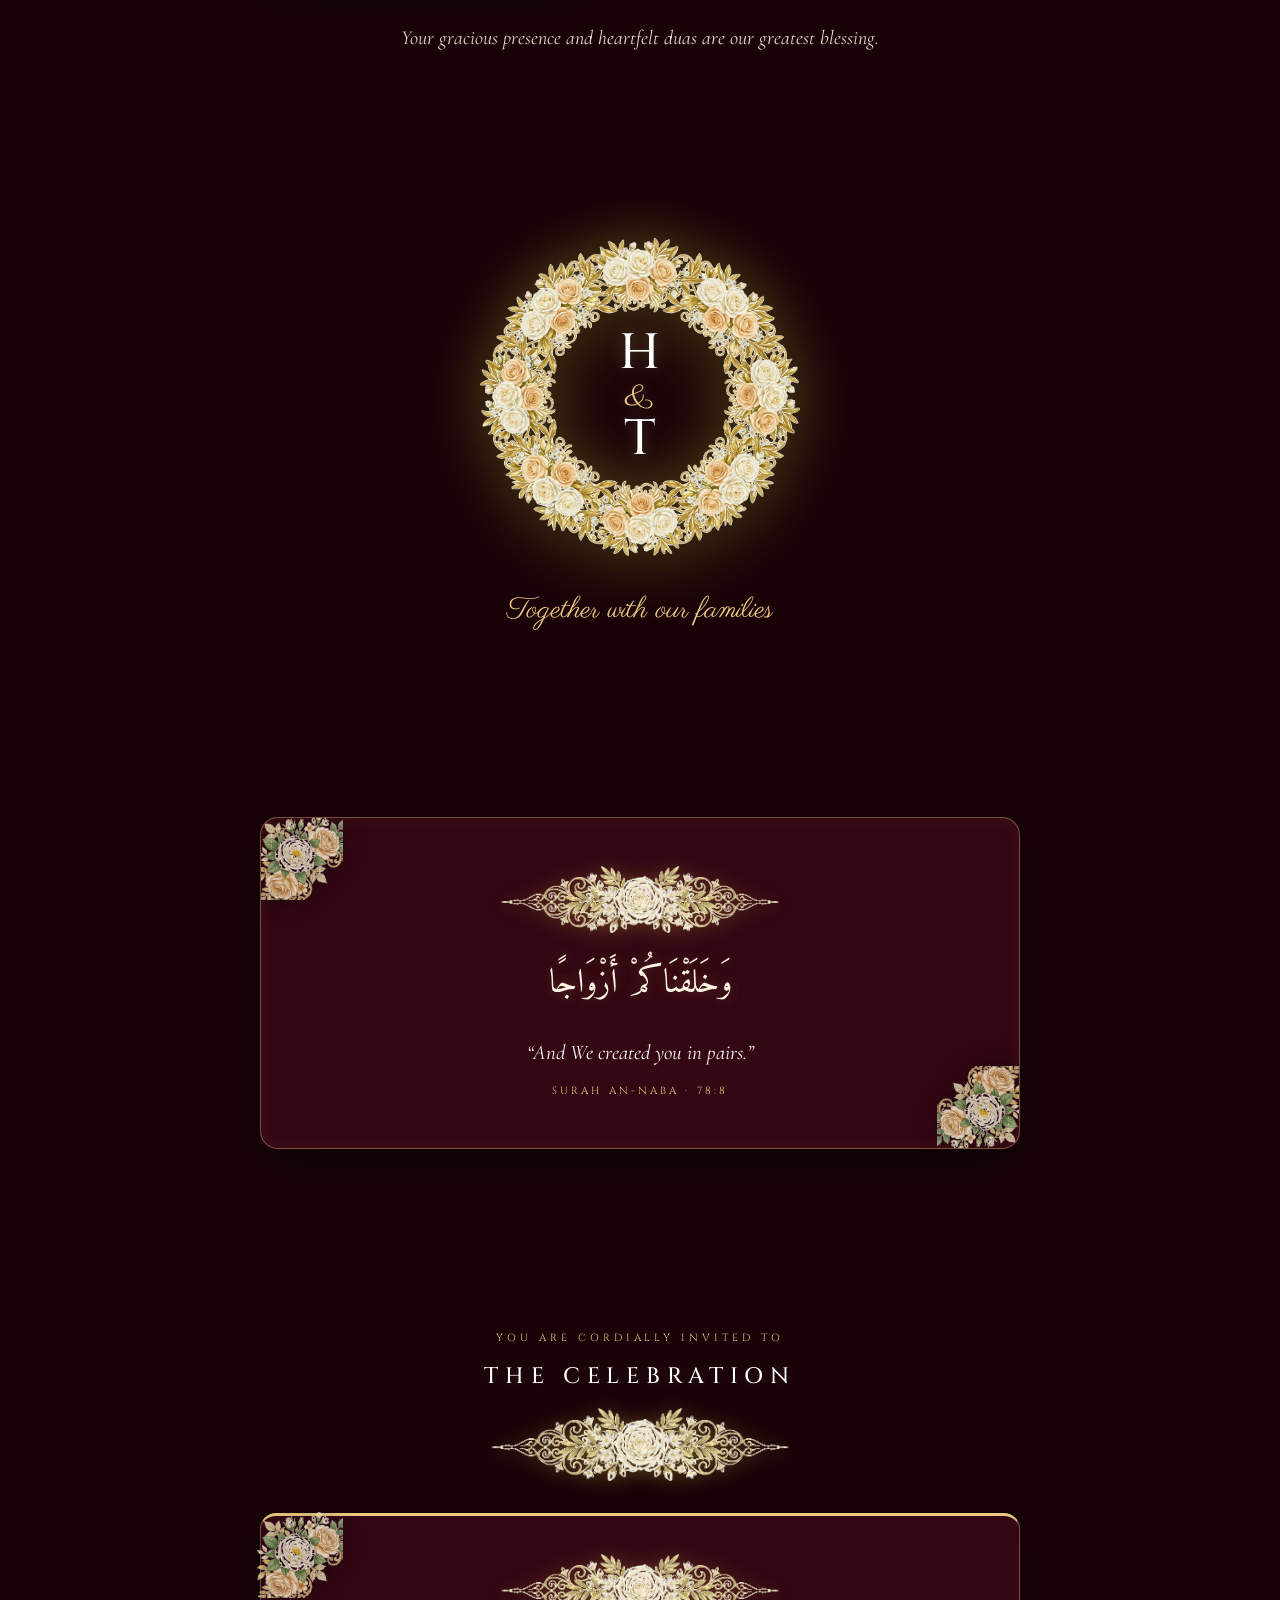
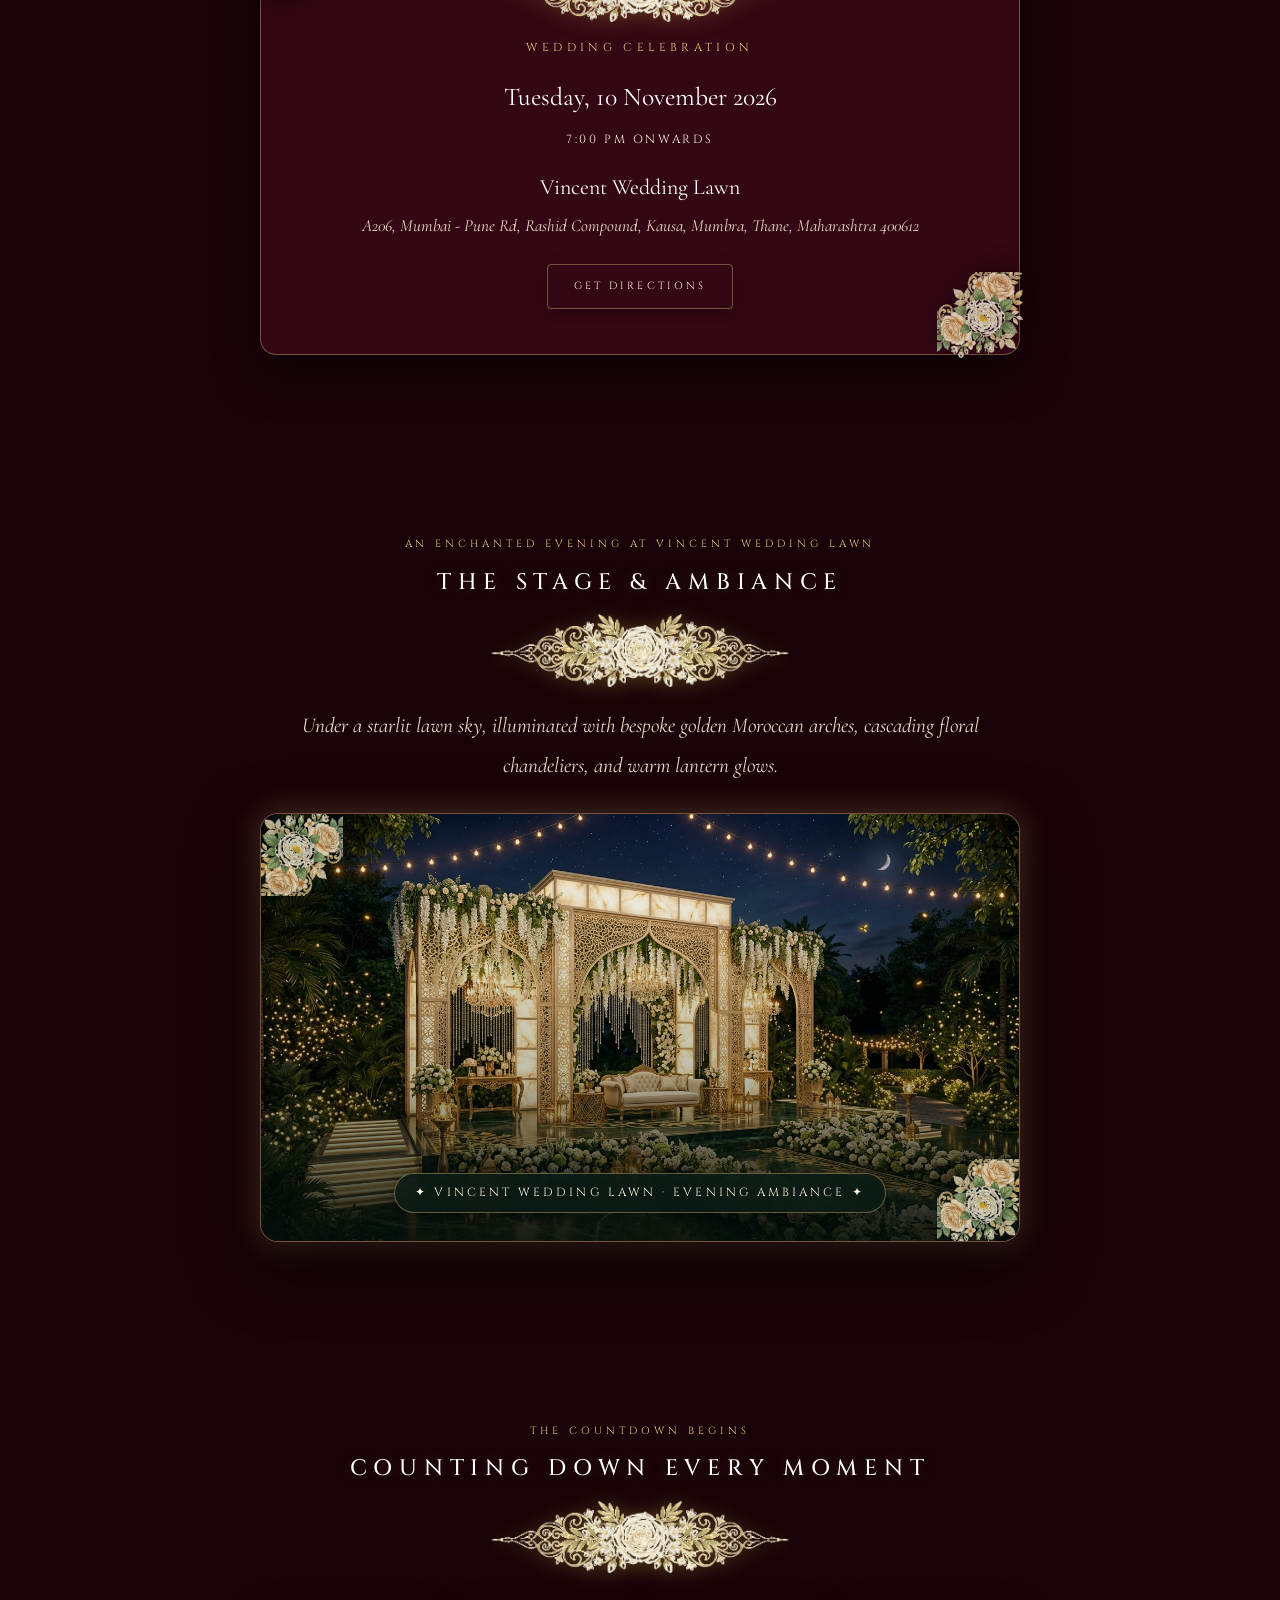
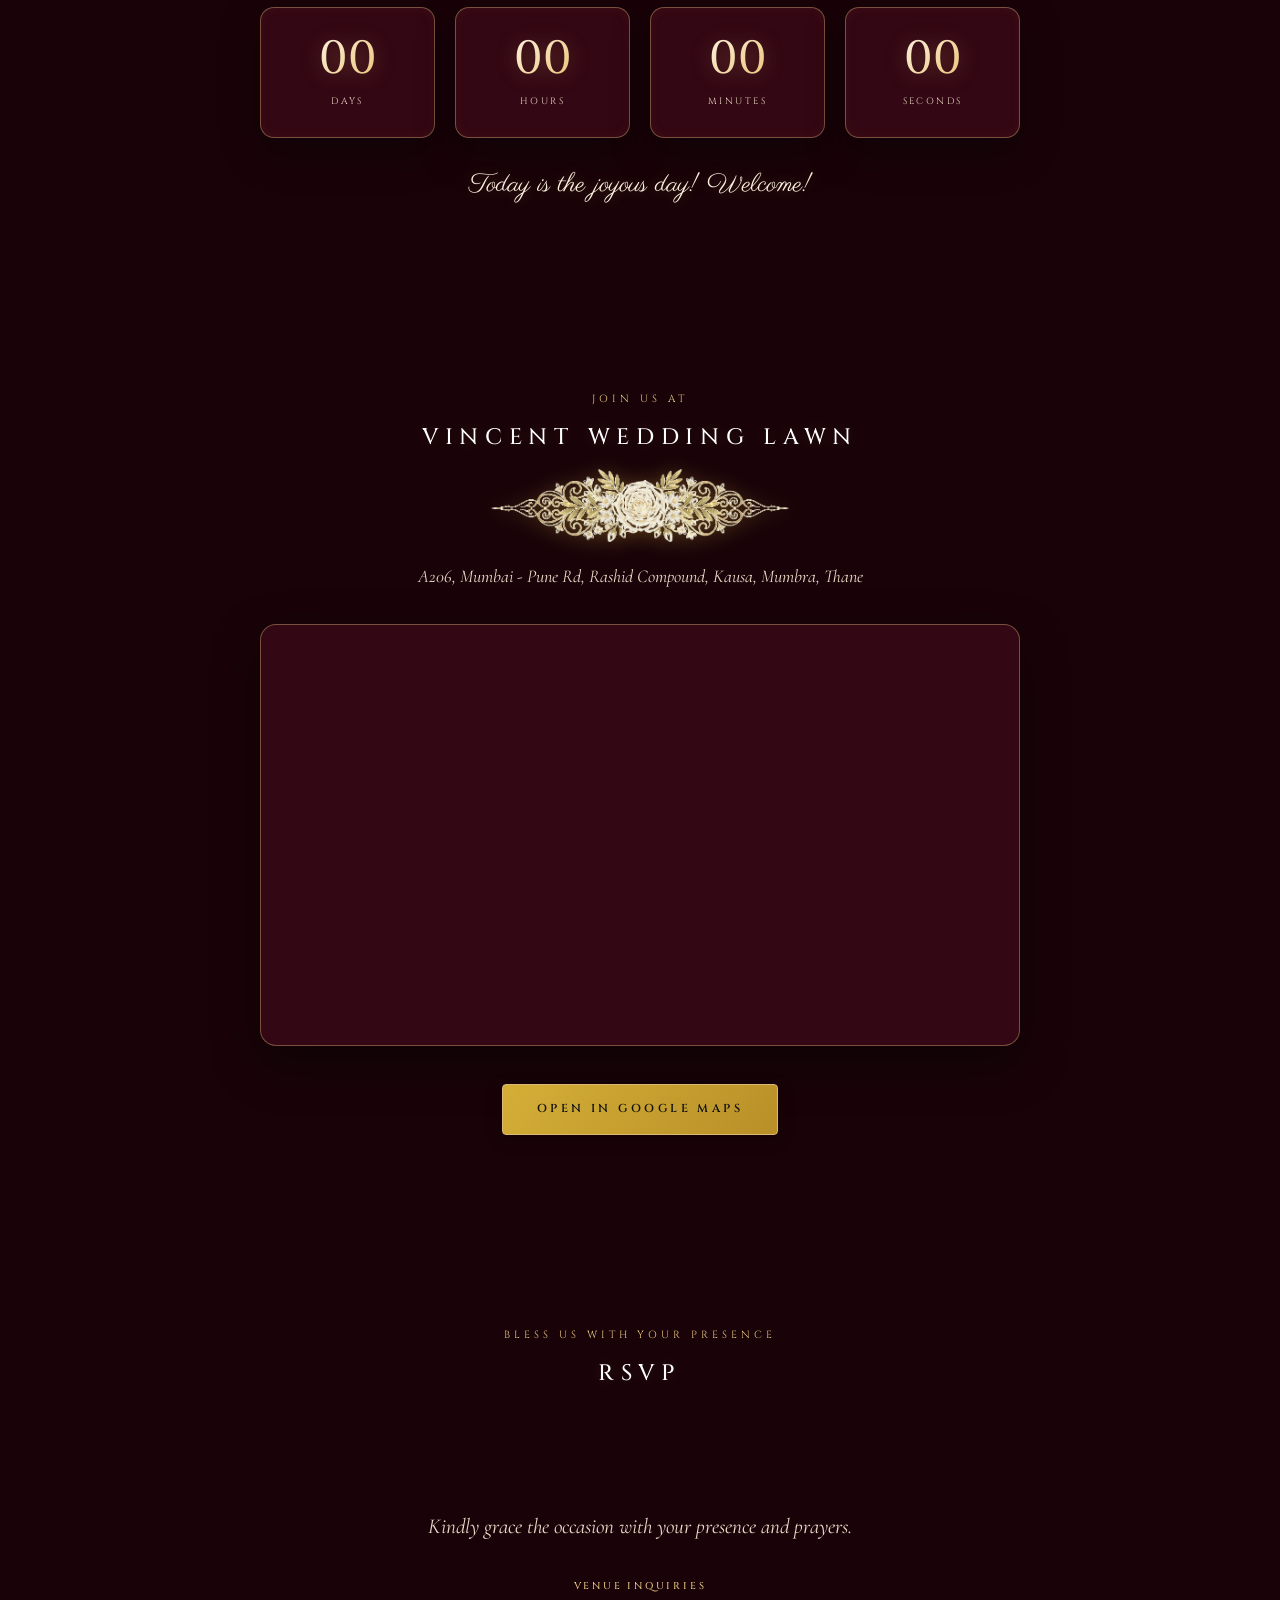
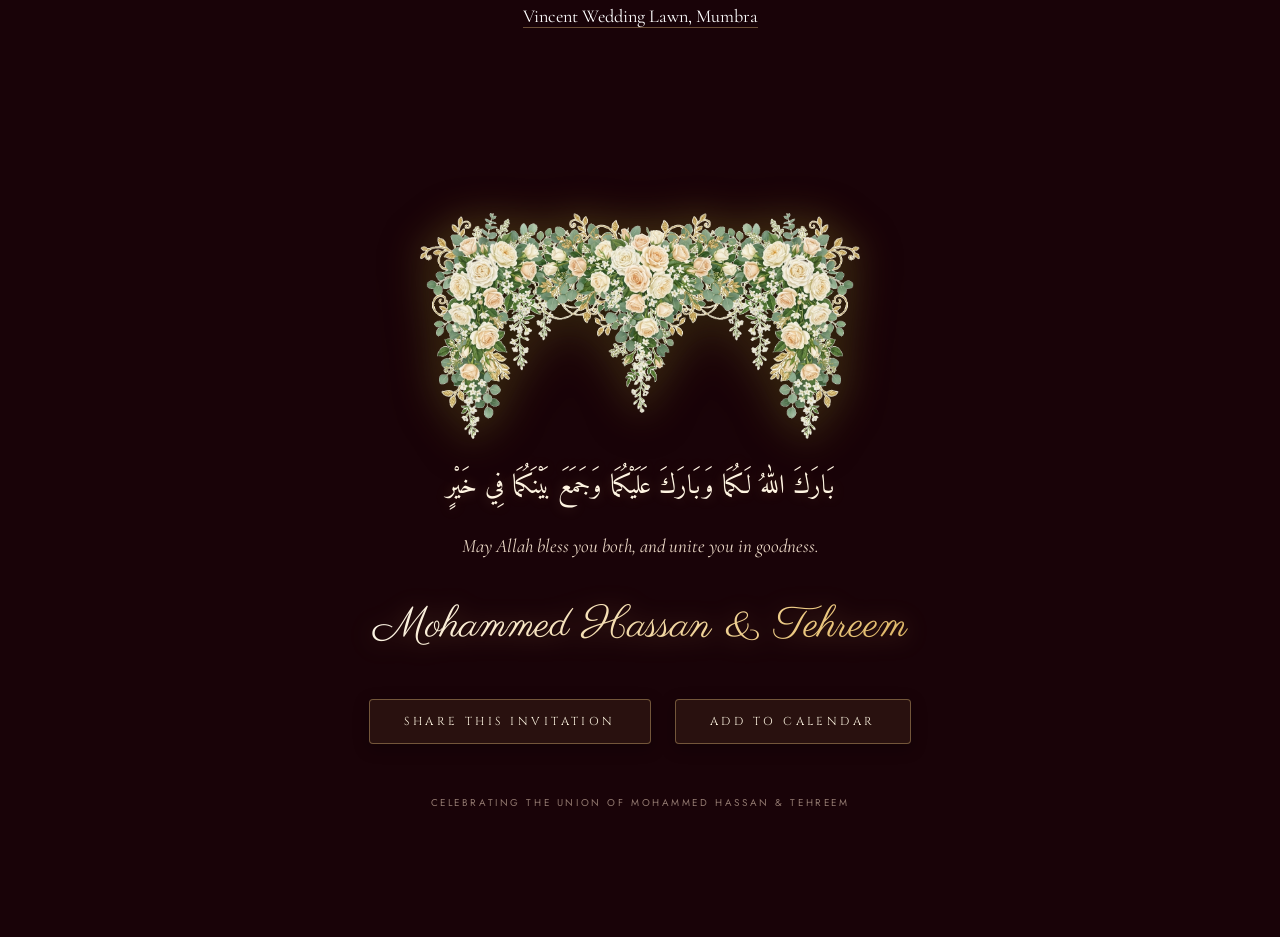
==== commit e0116560: "Update production domain to tehreem-weds-hassan.invitingyou.top" ====
--- a/index.html
+++ b/index.html
@@ -7,16 +7,16 @@
 <title>Mohammed Hassan &amp; Tehreem — Wedding Invitation</title>
 <meta name="description" content="Mohammed Hassan &amp; Tehreem invite you to celebrate their wedding on Tuesday, 10 November 2026 at Vincent Wedding Lawn, Kausa, Mumbra, Thane.">
 
-<link rel="canonical" href="https://mohammedhassantehreem.invitingyou.top/">
+<link rel="canonical" href="https://tehreem-weds-hassan.invitingyou.top/">
 
 <!-- Open Graph / WhatsApp / Facebook Preview Cards -->
 <meta property="og:site_name" content="Mohammed Hassan &amp; Tehreem Wedding">
 <meta property="og:type" content="website">
-<meta property="og:url" content="https://mohammedhassantehreem.invitingyou.top/">
+<meta property="og:url" content="https://tehreem-weds-hassan.invitingyou.top/">
 <meta property="og:title" content="Mohammed Hassan &amp; Tehreem — Royal Wedding Celebration">
 <meta property="og:description" content="Together with their families, Mohammed Hassan &amp; Tehreem joyfully invite you to celebrate their wedding on Tuesday, 10 November 2026 at Vincent Wedding Lawn, Kausa, Mumbra. Touch to unveil the royal invitation.">
-<meta property="og:image" content="https://mohammedhassantehreem.invitingyou.top/assets/images/og-image.jpg">
-<meta property="og:image:secure_url" content="https://mohammedhassantehreem.invitingyou.top/assets/images/og-image.jpg">
+<meta property="og:image" content="https://tehreem-weds-hassan.invitingyou.top/assets/images/og-image.jpg">
+<meta property="og:image:secure_url" content="https://tehreem-weds-hassan.invitingyou.top/assets/images/og-image.jpg">
 <meta property="og:image:type" content="image/jpeg">
 <meta property="og:image:width" content="1200">
 <meta property="og:image:height" content="630">
@@ -25,10 +25,10 @@
 
 <!-- Twitter Card -->
 <meta name="twitter:card" content="summary_large_image">
-<meta name="twitter:url" content="https://mohammedhassantehreem.invitingyou.top/">
+<meta name="twitter:url" content="https://tehreem-weds-hassan.invitingyou.top/">
 <meta name="twitter:title" content="Mohammed Hassan &amp; Tehreem — Royal Wedding Celebration">
 <meta name="twitter:description" content="Together with their families, Mohammed Hassan &amp; Tehreem joyfully invite you to celebrate their wedding on Tuesday, 10 November 2026 at Vincent Wedding Lawn, Kausa, Mumbra. Touch to unveil the royal invitation.">
-<meta name="twitter:image" content="https://mohammedhassantehreem.invitingyou.top/assets/images/og-image.jpg">
+<meta name="twitter:image" content="https://tehreem-weds-hassan.invitingyou.top/assets/images/og-image.jpg">
 
 <link rel="preconnect" href="https://fonts.googleapis.com">
 <link rel="preconnect" href="https://fonts.gstatic.com" crossorigin="">
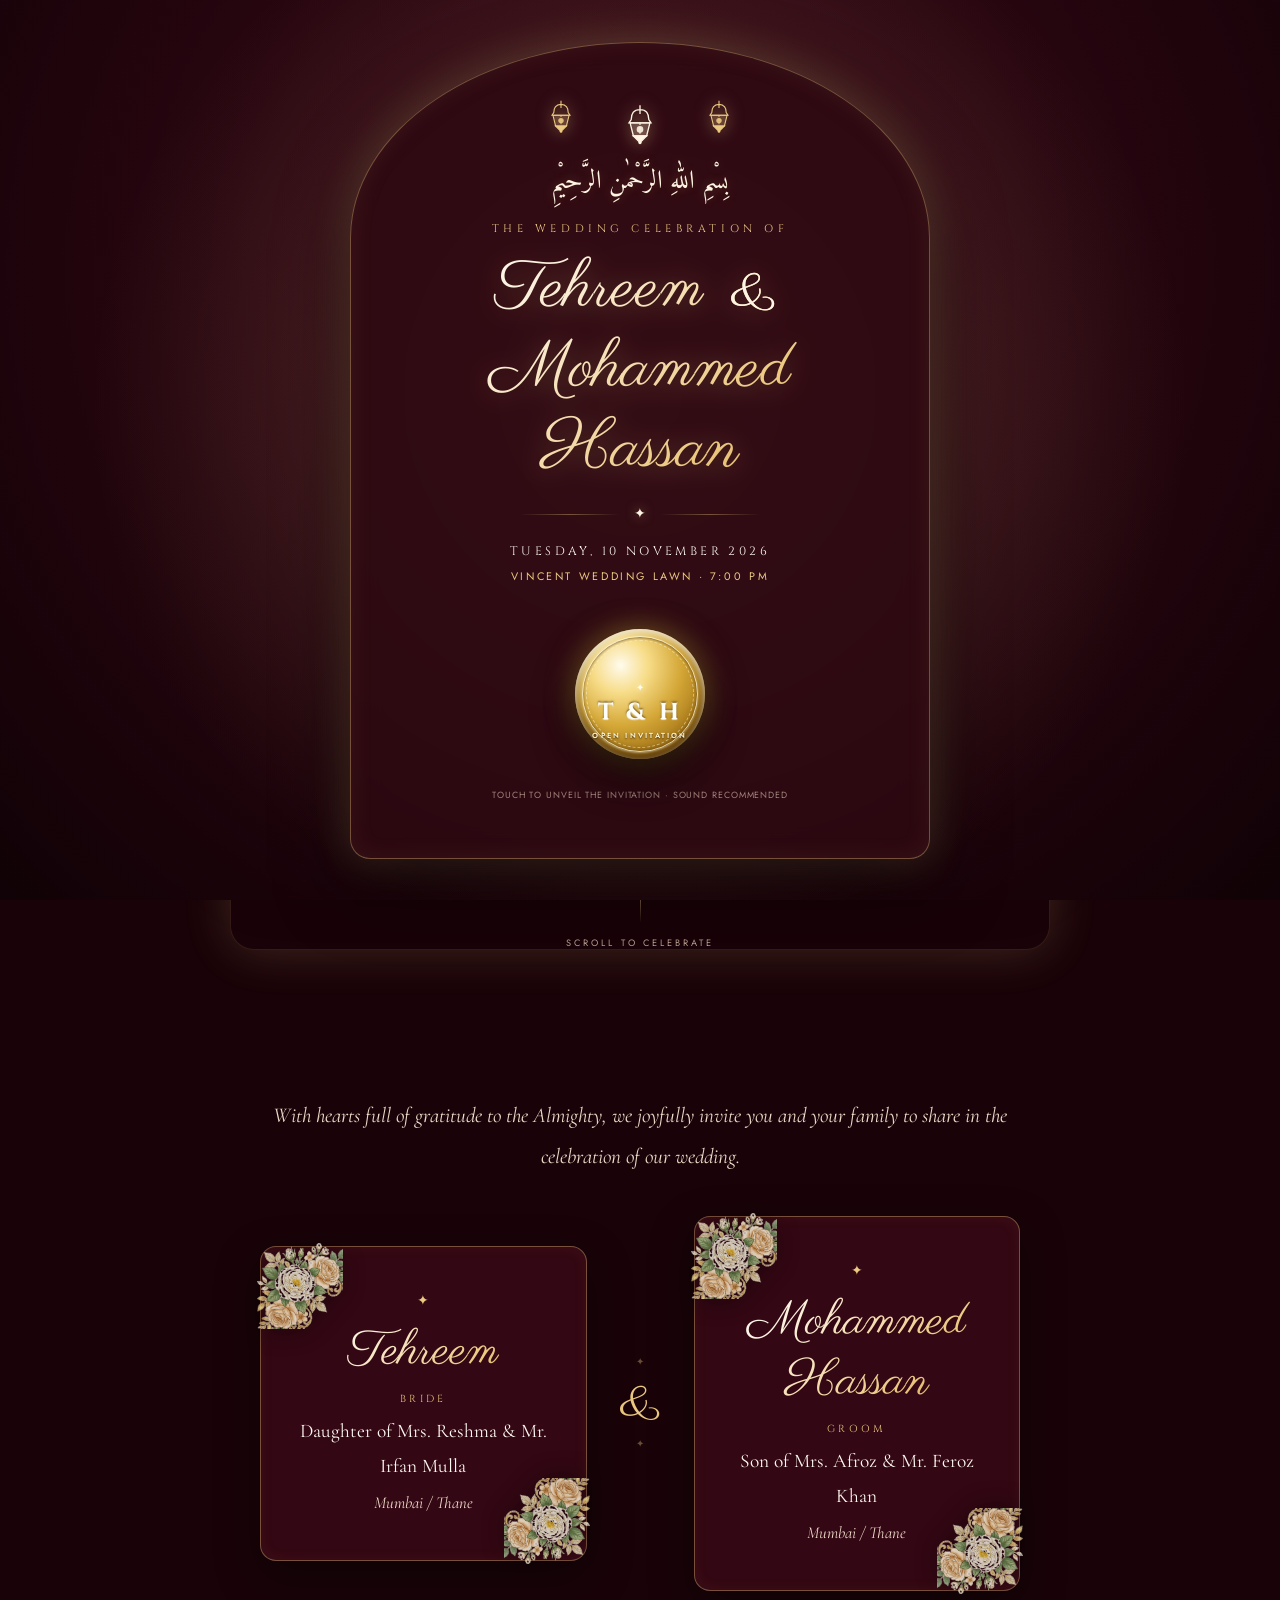
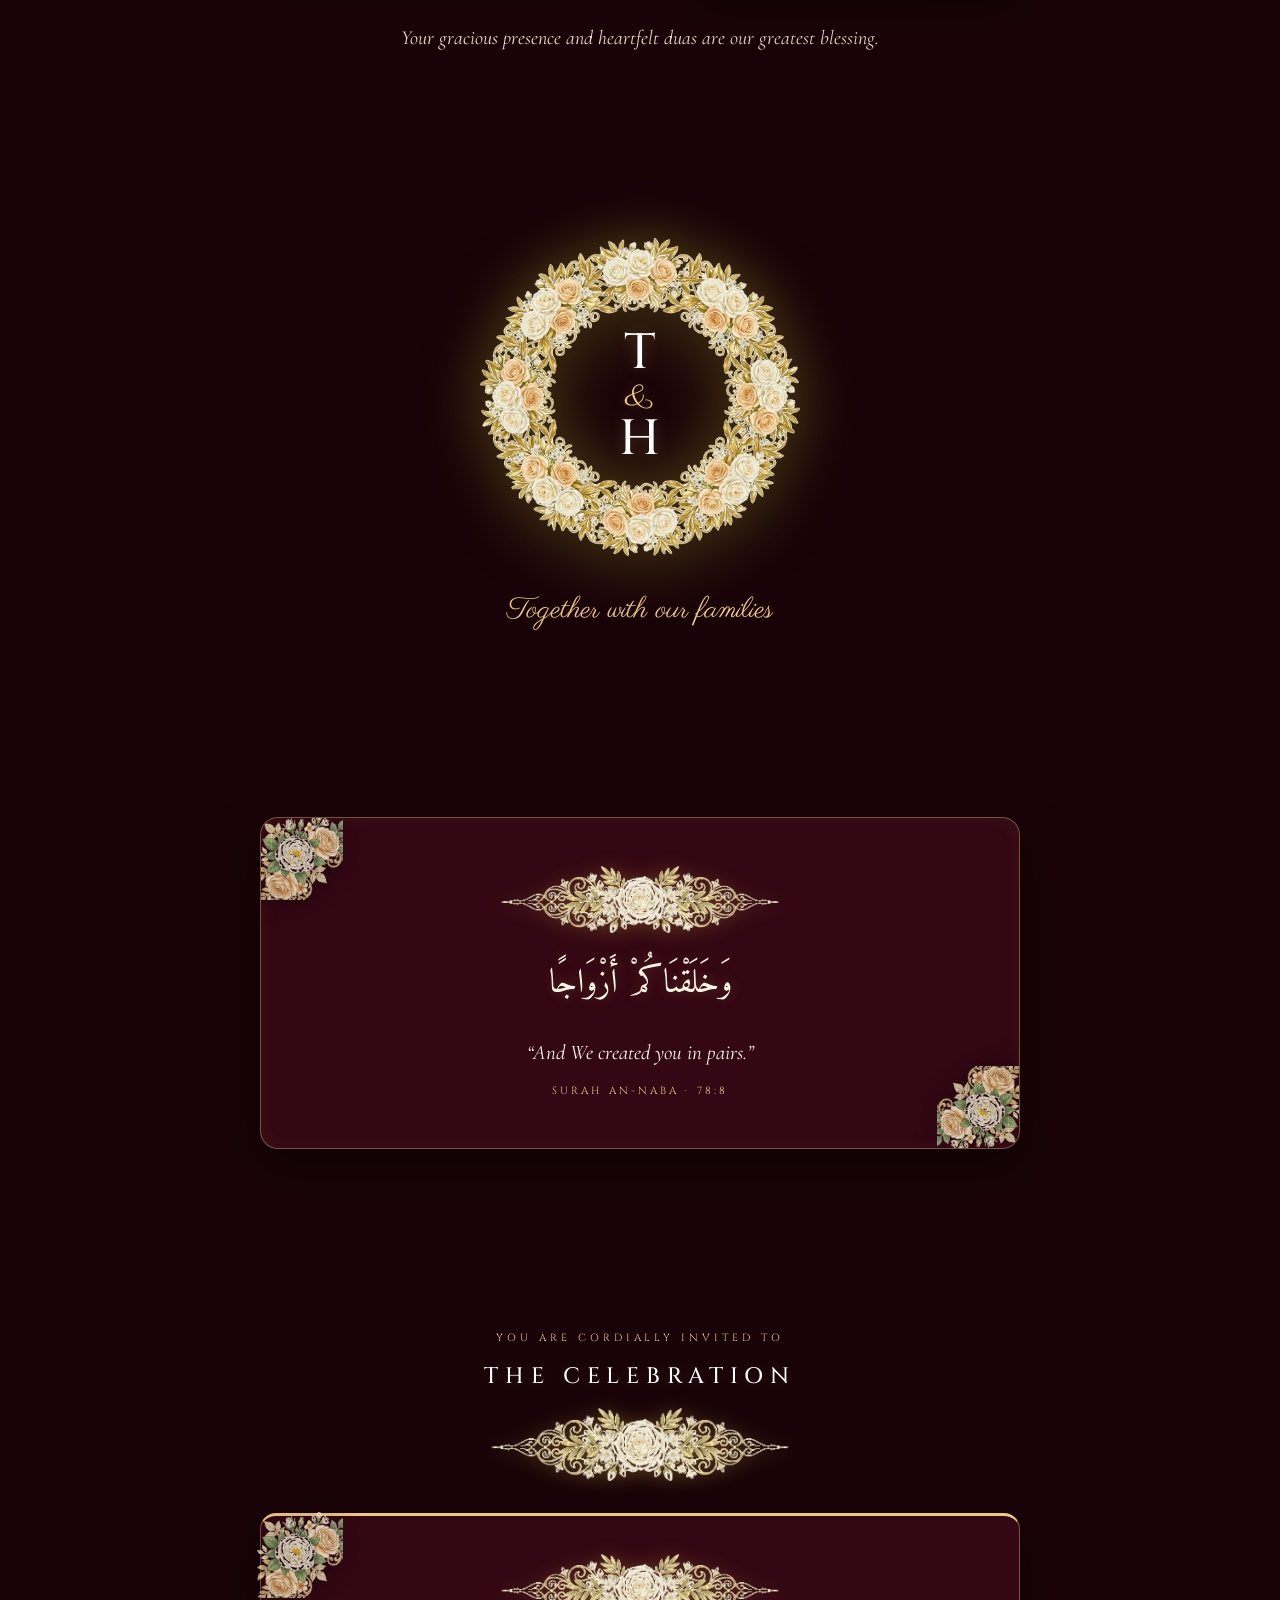
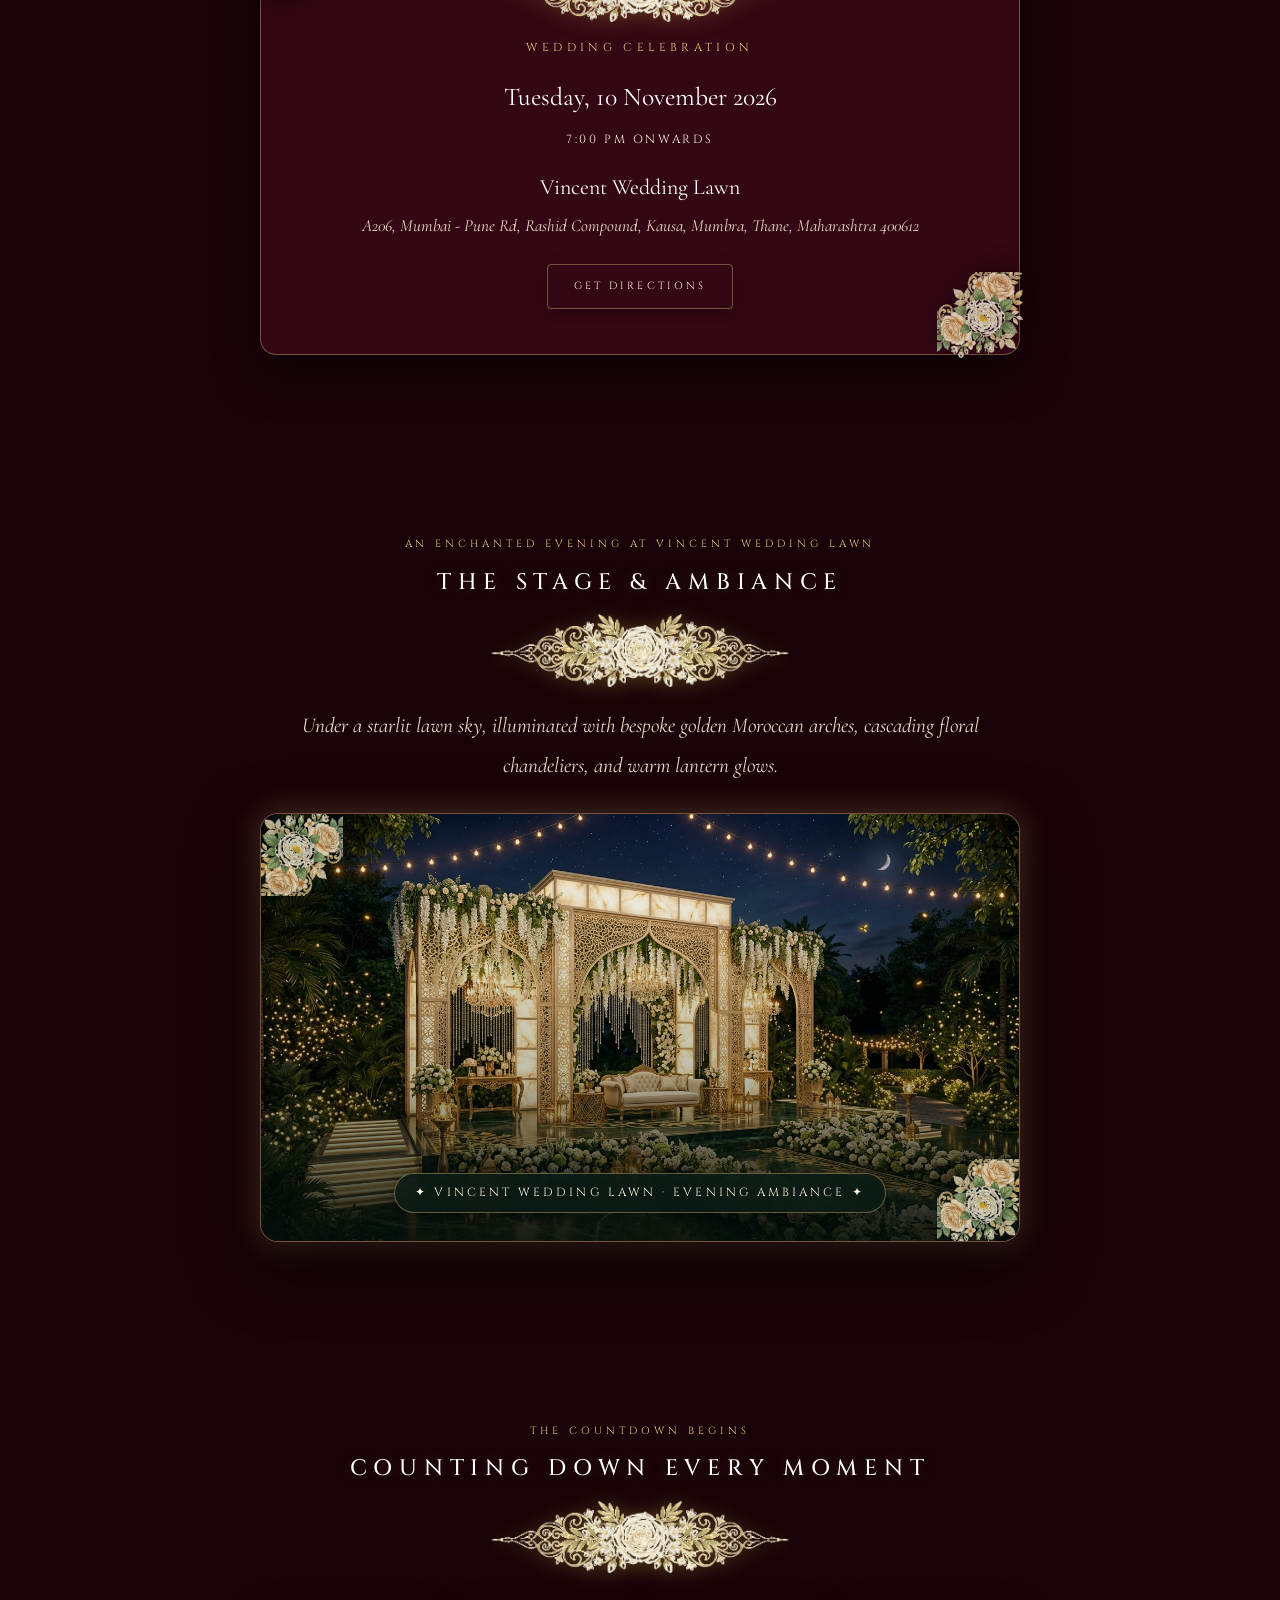
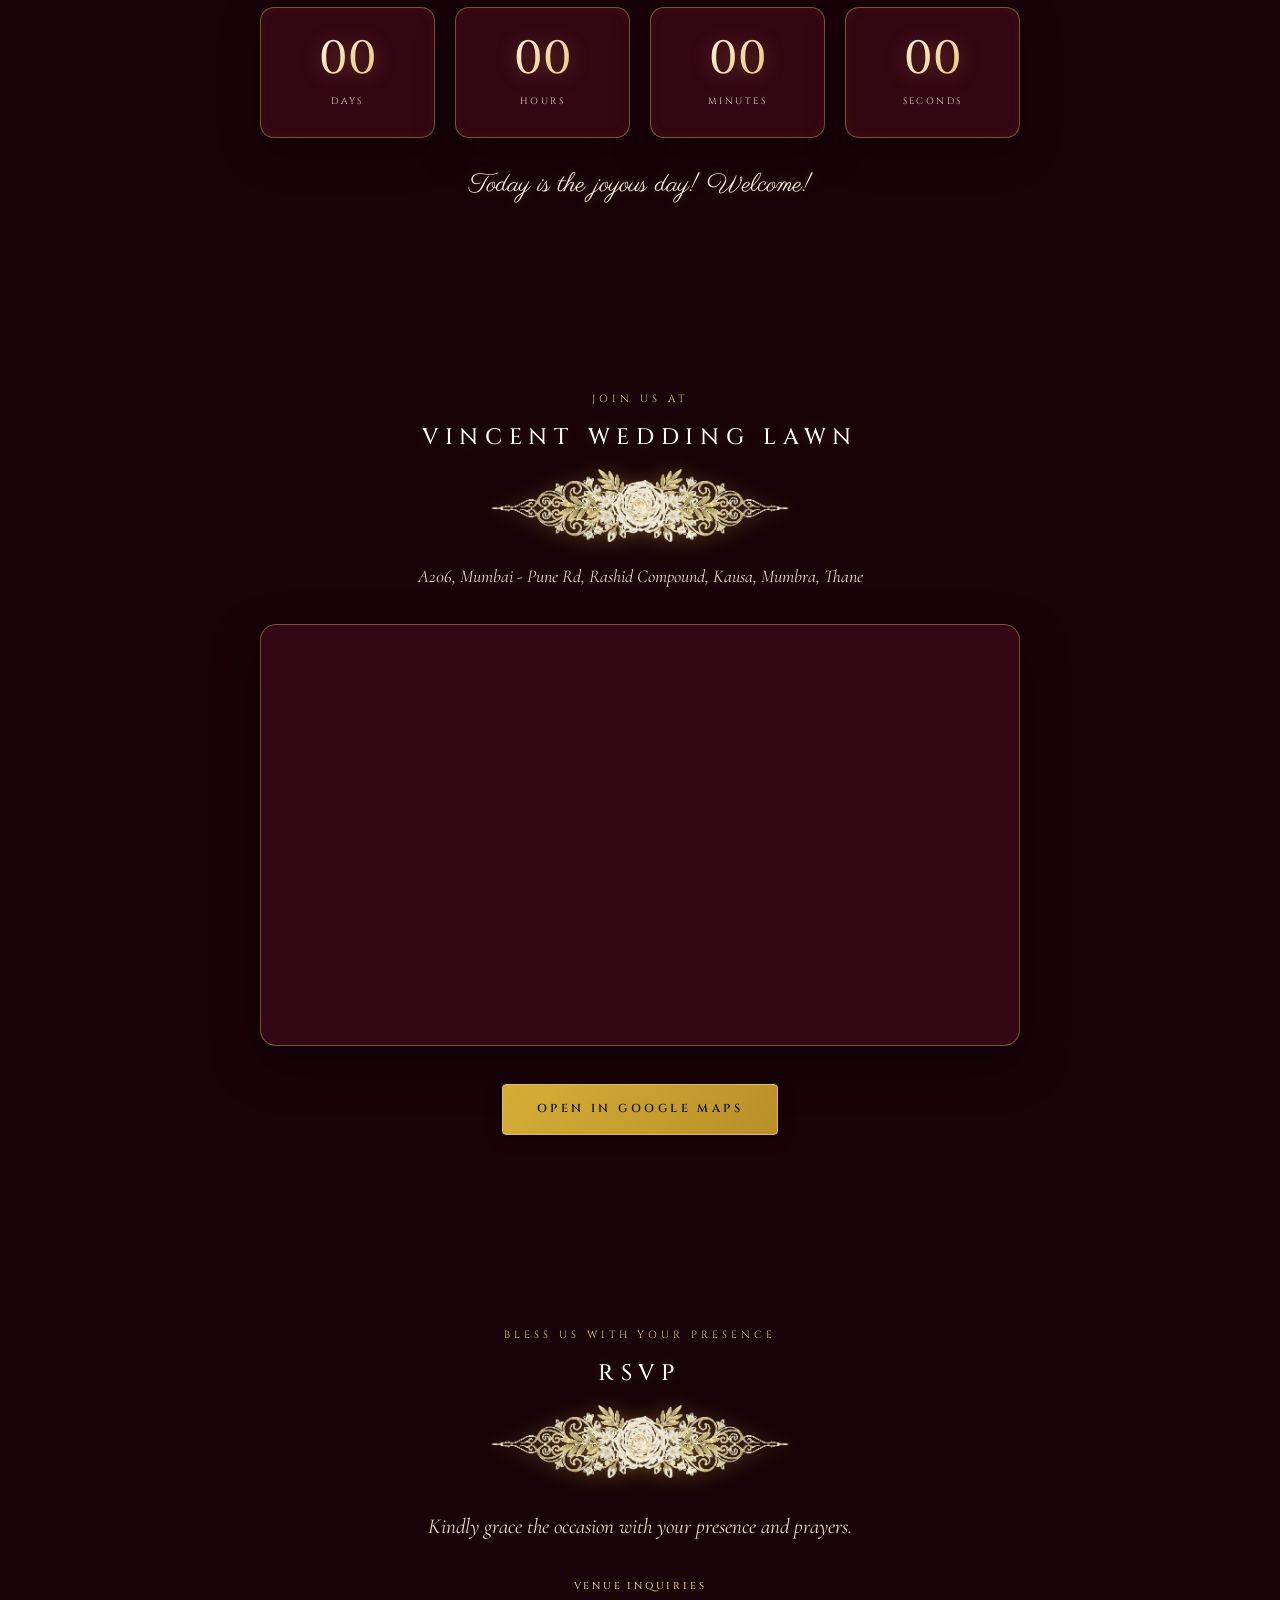
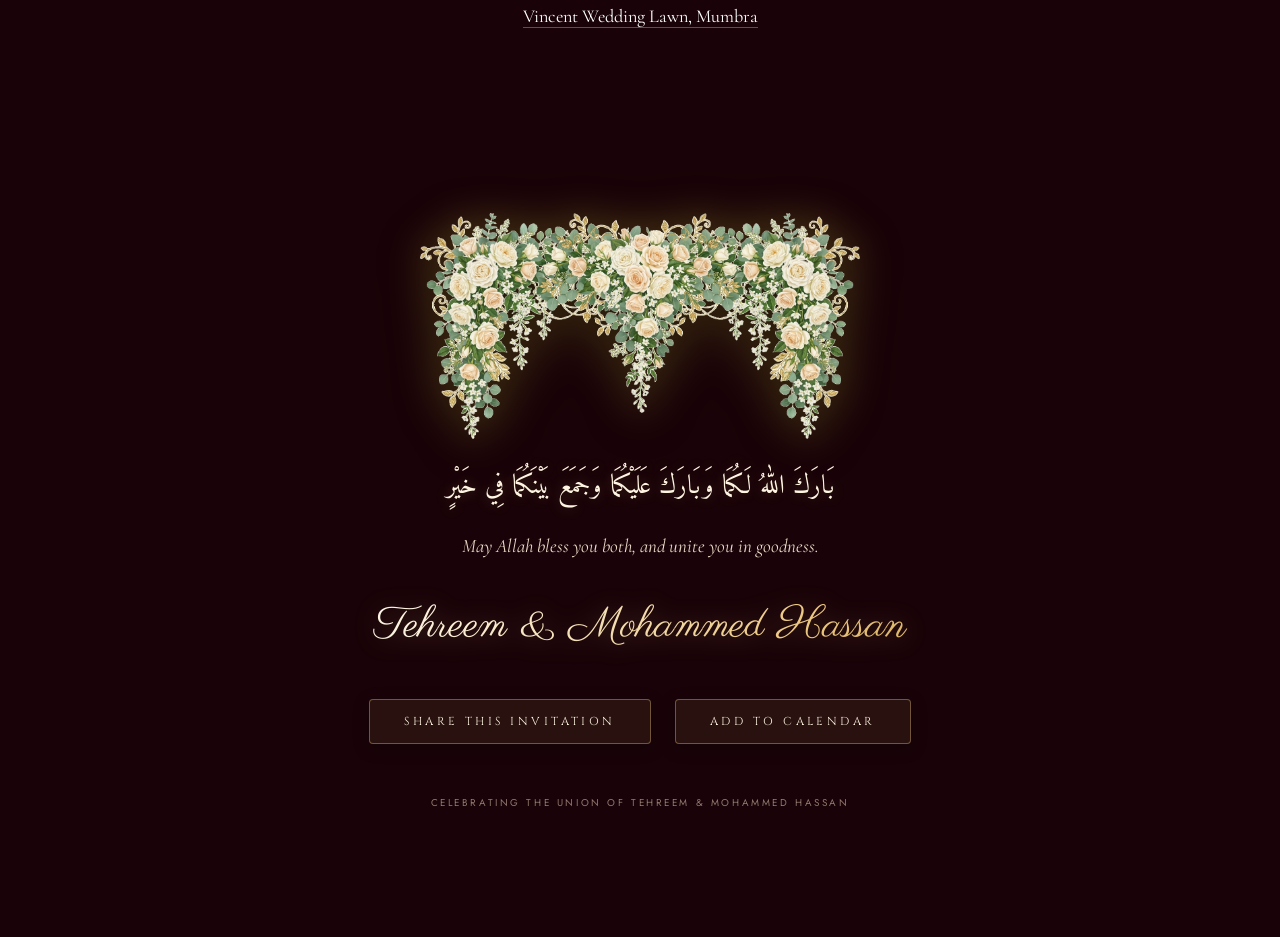
==== commit f516b42b: "Put Tehreem first across all names, cards, seal (T & H), and social preview" ====
--- a/index.html
+++ b/index.html
@@ -4,30 +4,30 @@
 <meta charset="utf-8">
 <meta name="viewport" content="width=device-width, initial-scale=1, viewport-fit=cover">
 <meta name="theme-color" content="#1a0309">
-<title>Mohammed Hassan &amp; Tehreem — Wedding Invitation</title>
-<meta name="description" content="Mohammed Hassan &amp; Tehreem invite you to celebrate their wedding on Tuesday, 10 November 2026 at Vincent Wedding Lawn, Kausa, Mumbra, Thane.">
+<title>Tehreem &amp; Mohammed Hassan — Wedding Invitation</title>
+<meta name="description" content="Tehreem &amp; Mohammed Hassan invite you to celebrate their wedding on Tuesday, 10 November 2026 at Vincent Wedding Lawn, Kausa, Mumbra, Thane.">
 
 <link rel="canonical" href="https://tehreem-weds-hassan.invitingyou.top/">
 
 <!-- Open Graph / WhatsApp / Facebook Preview Cards -->
-<meta property="og:site_name" content="Mohammed Hassan &amp; Tehreem Wedding">
+<meta property="og:site_name" content="Tehreem &amp; Mohammed Hassan Wedding">
 <meta property="og:type" content="website">
 <meta property="og:url" content="https://tehreem-weds-hassan.invitingyou.top/">
-<meta property="og:title" content="Mohammed Hassan &amp; Tehreem — Royal Wedding Celebration">
-<meta property="og:description" content="Together with their families, Mohammed Hassan &amp; Tehreem joyfully invite you to celebrate their wedding on Tuesday, 10 November 2026 at Vincent Wedding Lawn, Kausa, Mumbra. Touch to unveil the royal invitation.">
+<meta property="og:title" content="Tehreem &amp; Mohammed Hassan — Royal Wedding Celebration">
+<meta property="og:description" content="Together with their families, Tehreem &amp; Mohammed Hassan joyfully invite you to celebrate their wedding on Tuesday, 10 November 2026 at Vincent Wedding Lawn, Kausa, Mumbra. Touch to unveil the royal invitation.">
 <meta property="og:image" content="https://tehreem-weds-hassan.invitingyou.top/assets/images/og-image.jpg">
 <meta property="og:image:secure_url" content="https://tehreem-weds-hassan.invitingyou.top/assets/images/og-image.jpg">
 <meta property="og:image:type" content="image/jpeg">
 <meta property="og:image:width" content="1200">
 <meta property="og:image:height" content="630">
-<meta property="og:image:alt" content="Mohammed Hassan &amp; Tehreem Royal Wedding Celebration Invitation">
+<meta property="og:image:alt" content="Tehreem &amp; Mohammed Hassan Royal Wedding Celebration Invitation">
 <meta property="og:locale" content="en_US">
 
 <!-- Twitter Card -->
 <meta name="twitter:card" content="summary_large_image">
 <meta name="twitter:url" content="https://tehreem-weds-hassan.invitingyou.top/">
-<meta name="twitter:title" content="Mohammed Hassan &amp; Tehreem — Royal Wedding Celebration">
-<meta name="twitter:description" content="Together with their families, Mohammed Hassan &amp; Tehreem joyfully invite you to celebrate their wedding on Tuesday, 10 November 2026 at Vincent Wedding Lawn, Kausa, Mumbra. Touch to unveil the royal invitation.">
+<meta name="twitter:title" content="Tehreem &amp; Mohammed Hassan — Royal Wedding Celebration">
+<meta name="twitter:description" content="Together with their families, Tehreem &amp; Mohammed Hassan joyfully invite you to celebrate their wedding on Tuesday, 10 November 2026 at Vincent Wedding Lawn, Kausa, Mumbra. Touch to unveil the royal invitation.">
 <meta name="twitter:image" content="https://tehreem-weds-hassan.invitingyou.top/assets/images/og-image.jpg">
 
 <link rel="preconnect" href="https://fonts.googleapis.com">
@@ -143,9 +143,9 @@
     <p class="envelope__eyebrow">The Wedding Celebration of</p>
     
     <h1 class="envelope__names">
+      <span id="env-bride">Tehreem</span>
+      <span class="amp">&amp;</span>
       <span id="env-groom">Mohammed Hassan</span>
-      <span class="amp">&amp;</span>
-      <span id="env-bride">Tehreem</span>
     </h1>
 
     <div class="envelope__divider" aria-hidden="true">
@@ -165,7 +165,7 @@
         <div class="seal-ring" aria-hidden="true"></div>
         <div class="seal-core">
           <span class="seal-sparkle" aria-hidden="true">✦</span>
-          <span class="seal-monogram">H &amp; T</span>
+          <span class="seal-monogram">T &amp; H</span>
           <span class="seal-text">OPEN INVITATION</span>
         </div>
       </button>
@@ -227,9 +227,9 @@
       <p class="hero__eyebrow reveal">The Wedding Celebration of</p>
       
       <h1 class="hero__names reveal">
+        <span id="hero-bride">Tehreem</span>
+        <span class="amp">&amp;</span>
         <span id="hero-groom">Mohammed Hassan</span>
-        <span class="amp">&amp;</span>
-        <span id="hero-bride">Tehreem</span>
       </h1>
 
       <div class="hero__floral-divider reveal" aria-hidden="true">
@@ -257,6 +257,26 @@
     <p class="lead reveal" id="inviteIntro"></p>
 
     <div class="couple-grid">
+      <!-- Bride Card First -->
+      <div class="couple-card reveal">
+        <img src="assets/images/floral/floral_corner.png" class="card-floral-corner card-floral-corner--tl" alt="" aria-hidden="true">
+        <img src="assets/images/floral/floral_corner.png" class="card-floral-corner card-floral-corner--br" alt="" aria-hidden="true">
+        <div class="couple-card__inner">
+          <div class="couple-card__ornament">✦</div>
+          <h2 class="couple-card__name" id="cardBride">Tehreem</h2>
+          <p class="couple-card__label" id="brideLabel"></p>
+          <p class="couple-card__parents" id="brideParents"></p>
+          <p class="couple-card__place" id="bridePlace"></p>
+        </div>
+      </div>
+
+      <div class="couple-grid__amp reveal" aria-hidden="true">
+        <span class="amp-gem">✦</span>
+        <span class="amp-text">&amp;</span>
+        <span class="amp-gem">✦</span>
+      </div>
+
+      <!-- Groom Card Second -->
       <div class="couple-card reveal">
         <img src="assets/images/floral/floral_corner.png" class="card-floral-corner card-floral-corner--tl" alt="" aria-hidden="true">
         <img src="assets/images/floral/floral_corner.png" class="card-floral-corner card-floral-corner--br" alt="" aria-hidden="true">
@@ -268,24 +288,6 @@
           <p class="couple-card__place" id="groomPlace"></p>
         </div>
       </div>
-
-      <div class="couple-grid__amp reveal" aria-hidden="true">
-        <span class="amp-gem">✦</span>
-        <span class="amp-text">&amp;</span>
-        <span class="amp-gem">✦</span>
-      </div>
-
-      <div class="couple-card reveal">
-        <img src="assets/images/floral/floral_corner.png" class="card-floral-corner card-floral-corner--tl" alt="" aria-hidden="true">
-        <img src="assets/images/floral/floral_corner.png" class="card-floral-corner card-floral-corner--br" alt="" aria-hidden="true">
-        <div class="couple-card__inner">
-          <div class="couple-card__ornament">✦</div>
-          <h2 class="couple-card__name" id="cardBride">Tehreem</h2>
-          <p class="couple-card__label" id="brideLabel"></p>
-          <p class="couple-card__parents" id="brideParents"></p>
-          <p class="couple-card__place" id="bridePlace"></p>
-        </div>
-      </div>
     </div>
 
     <p class="invite__note reveal" id="inviteNote"></p>
@@ -296,7 +298,7 @@
     <div class="wreath reveal">
       <img src="assets/images/floral/floral_wreath_crest.png" alt="" class="wreath__floral-img" loading="lazy">
       <div class="wreath__initials">
-        <span id="monoGroom">H</span><span class="amp">&amp;</span><span id="monoBride">T</span>
+        <span id="monoBride">T</span><span class="amp">&amp;</span><span id="monoGroom">H</span>
       </div>
     </div>
     <p class="monogram__line reveal" id="monogramLine"></p>
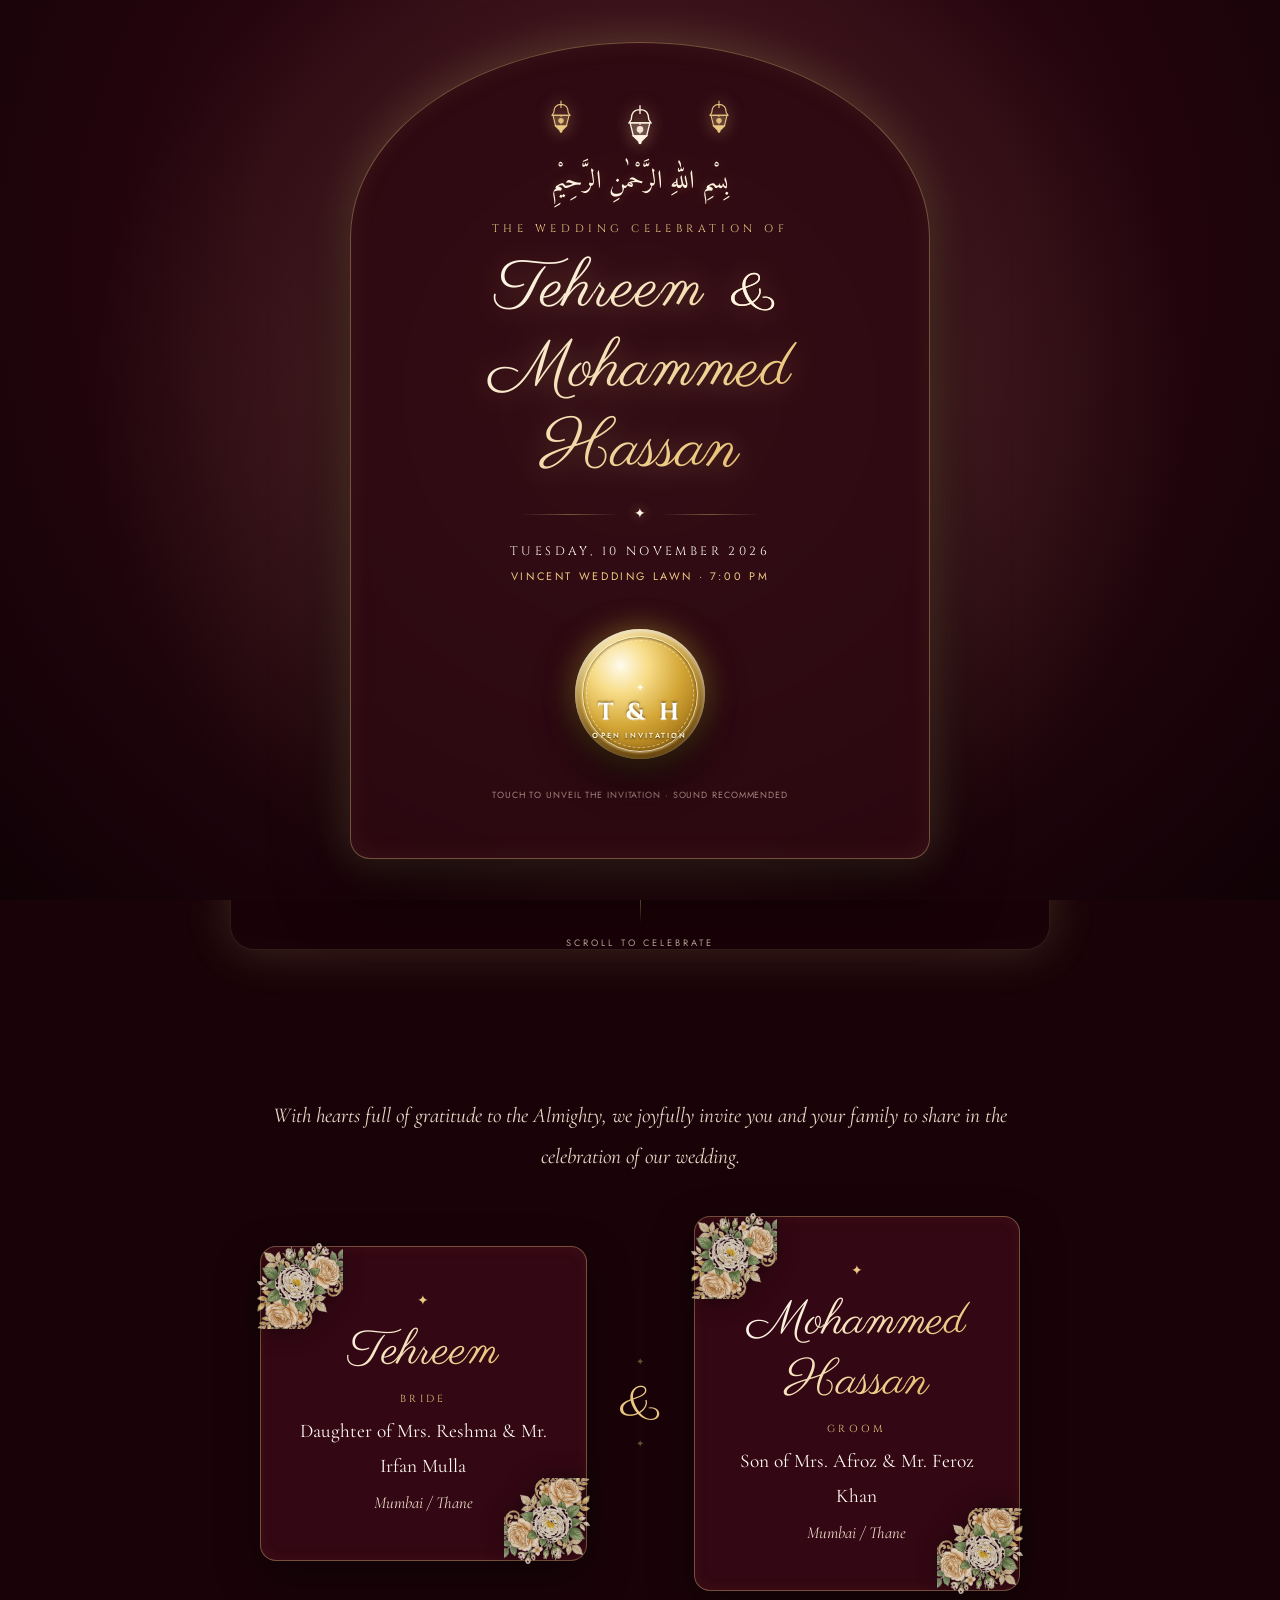
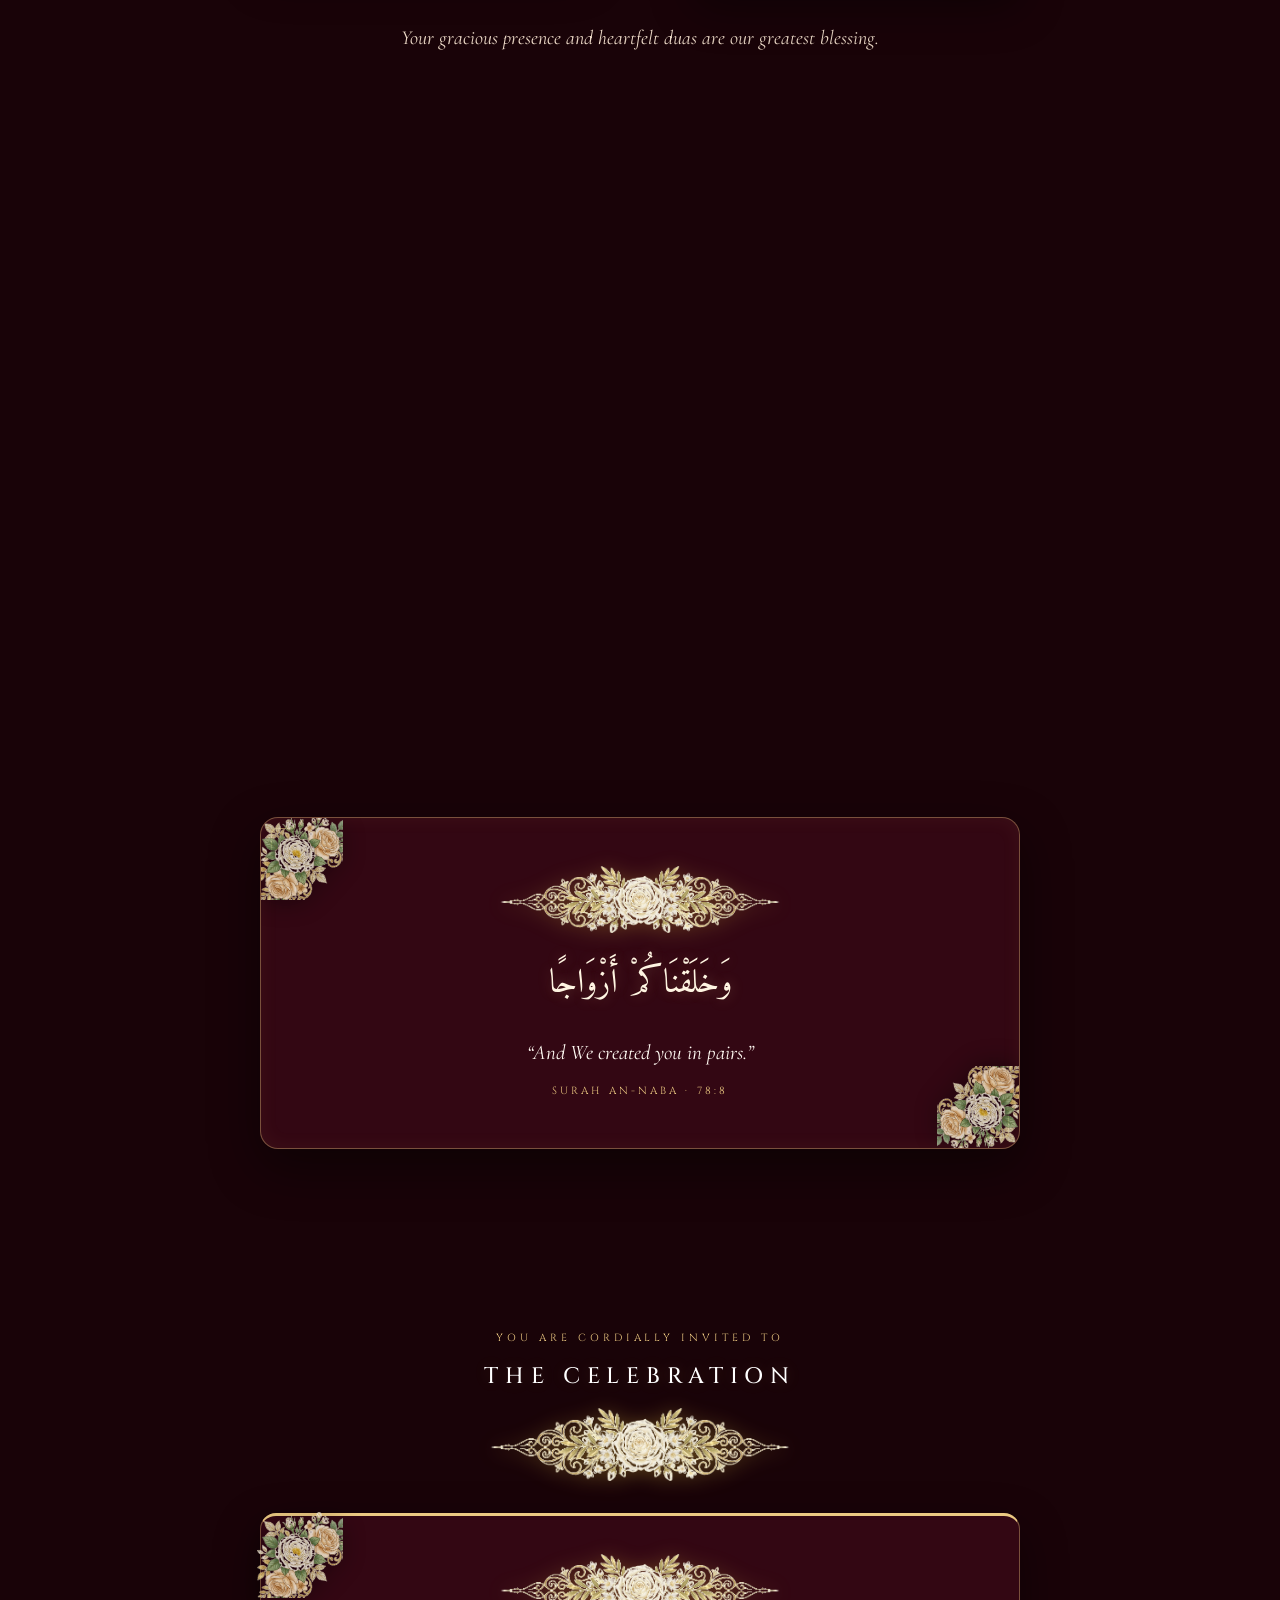
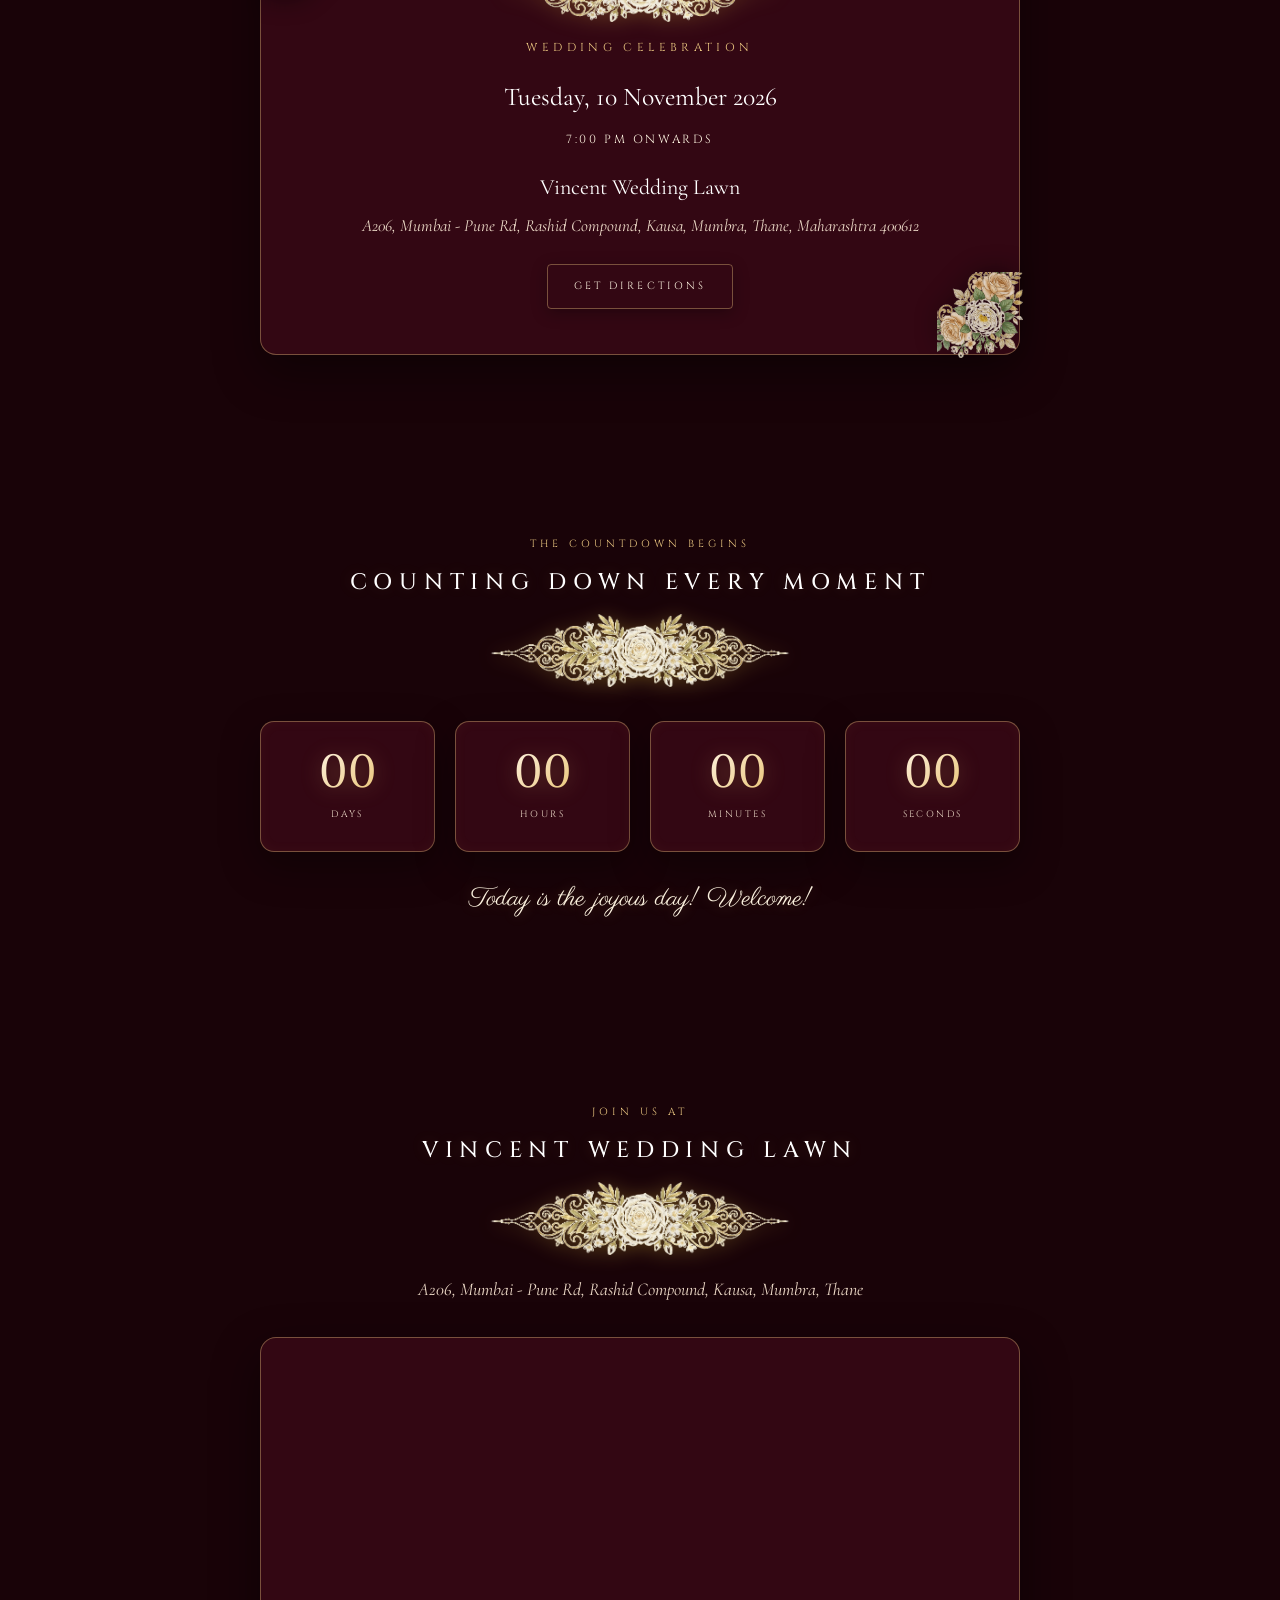
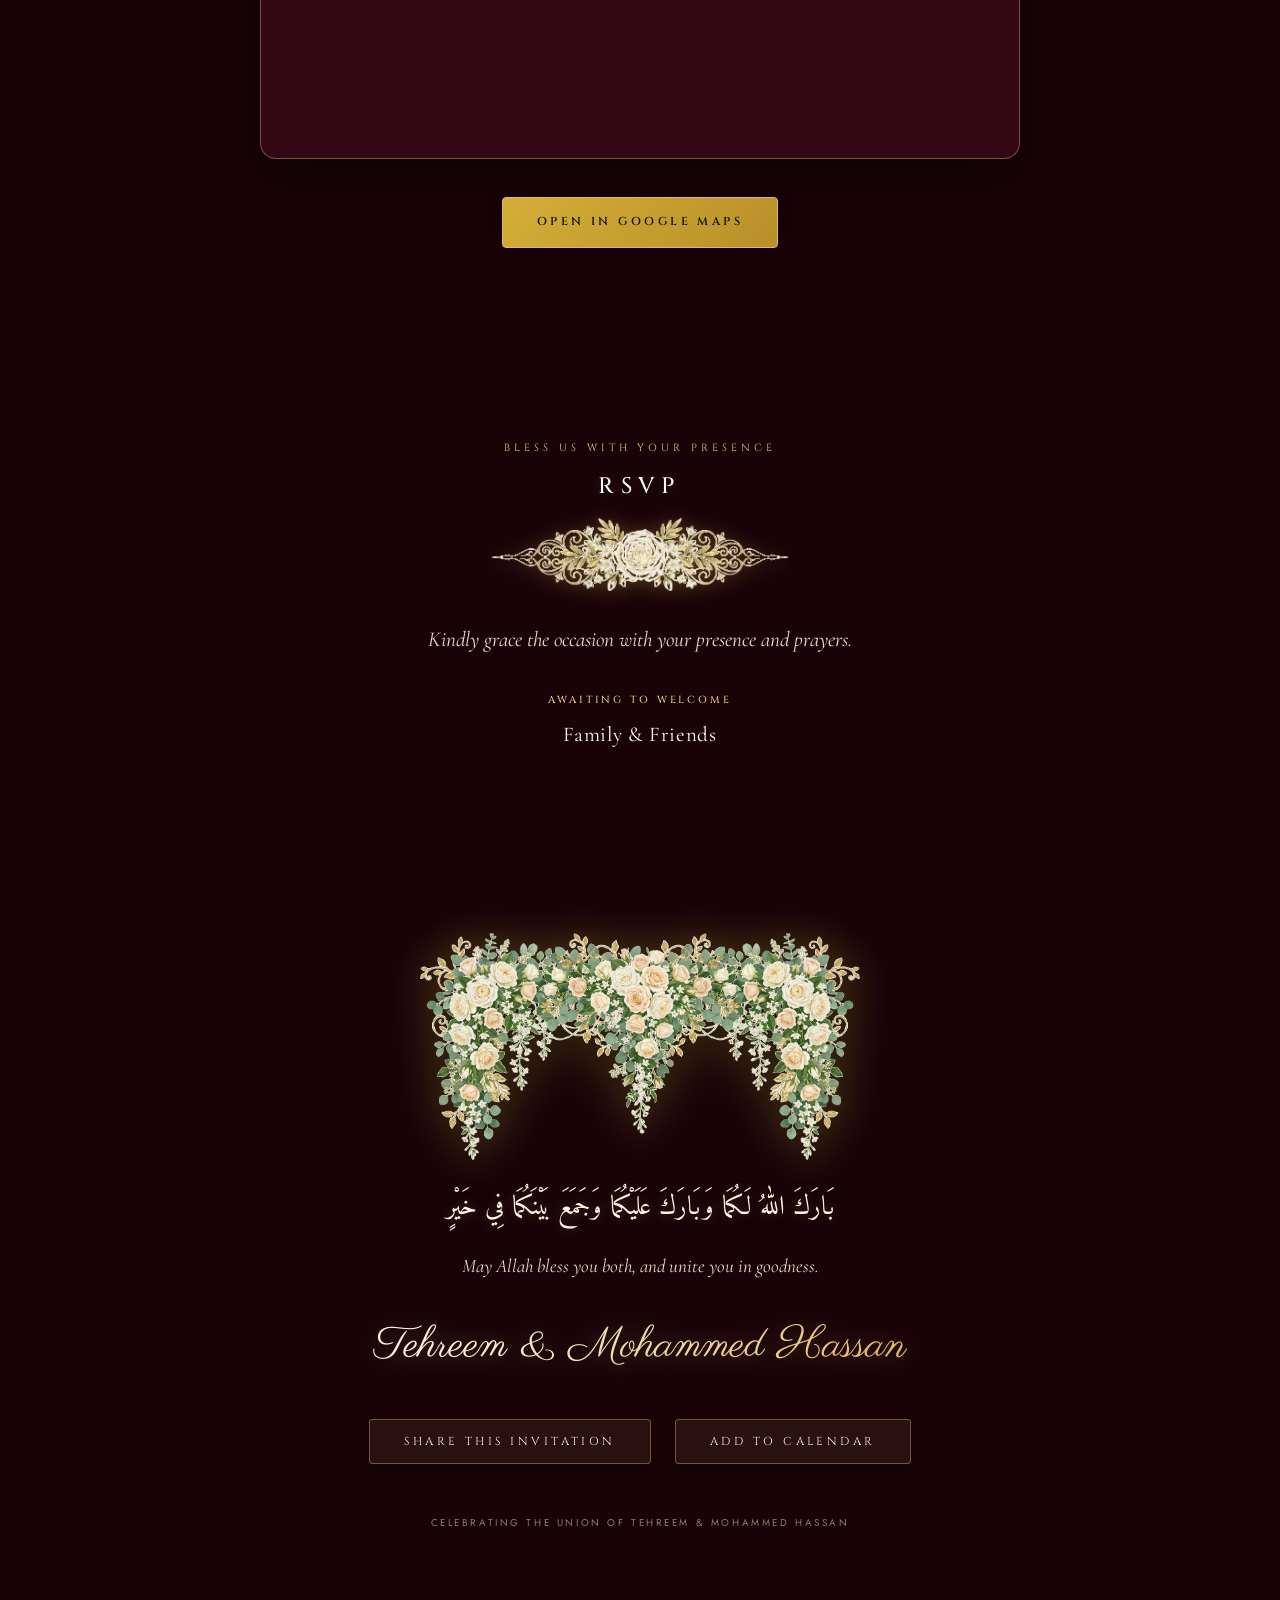
==== commit db28d165: "Remove Stage & Ambiance preview section and image card" ====
--- a/index.html
+++ b/index.html
@@ -331,27 +331,6 @@
     <div class="events__grid" id="eventsGrid"></div>
   </section>
 
-  <!-- ================= STAGE BACKDROP & SETTING ================= -->
-  <section class="section stage-preview">
-    <div class="section__header reveal">
-      <span class="section__eyebrow">An Enchanted Evening at Vincent Wedding Lawn</span>
-      <h2 class="section__title">The Stage &amp; Ambiance</h2>
-      <div class="section__floral-rule reveal" aria-hidden="true">
-        <img src="assets/images/floral/floral_divider_bar.png" alt="" class="section-floral-bar">
-      </div>
-      <p class="lead">Under a starlit lawn sky, illuminated with bespoke golden Moroccan arches, cascading floral chandeliers, and warm lantern glows.</p>
-    </div>
-    <div class="stage-card reveal">
-      <img src="assets/images/floral/floral_corner.png" class="card-floral-corner card-floral-corner--tl" alt="" aria-hidden="true">
-      <img src="assets/images/floral/floral_corner.png" class="card-floral-corner card-floral-corner--br" alt="" aria-hidden="true">
-      <div class="stage-card__media">
-        <img src="assets/images/stage_backdrop.jpg" alt="Vincent Wedding Lawn Stage Backdrop Concept" loading="lazy">
-        <div class="stage-card__overlay">
-          <span class="stage-card__tag">✦ Vincent Wedding Lawn · Evening Ambiance ✦</span>
-        </div>
-      </div>
-    </div>
-  </section>
 
   <!-- ================= COUNTDOWN ================= -->
   <section class="section countdown">
--- a/css/style.css
+++ b/css/style.css
@@ -1311,71 +1311,6 @@
   font-size: 0.65rem;
 }
 
-/* ============================================================
-   STAGE BACKDROP & AMBIANCE SHOWCASE
-   ============================================================ */
-
-.stage-card {
-  position: relative;
-  border-radius: 18px;
-  overflow: hidden;
-  border: 1px solid var(--gold-border);
-  box-shadow: 0 22px 64px rgba(0, 0, 0, 0.55), 0 0 32px var(--gold-glow);
-  margin-top: 28px;
-  background: var(--bg-surface-card);
-  transition: transform 0.5s var(--ease), border-color 0.5s var(--ease), box-shadow 0.5s var(--ease);
-}
-
-.stage-card:hover {
-  transform: translateY(-6px);
-  border-color: var(--gold-pure);
-  box-shadow: 0 28px 74px rgba(0, 0, 0, 0.65), 0 0 44px var(--gold-glow-strong);
-}
-
-.stage-card__media {
-  position: relative;
-  width: 100%;
-  aspect-ratio: 16 / 9;
-  overflow: hidden;
-}
-
-.stage-card__media img {
-  width: 100%;
-  height: 100%;
-  object-fit: cover;
-  display: block;
-  transition: transform 0.9s var(--ease);
-}
-
-.stage-card:hover .stage-card__media img {
-  transform: scale(1.04);
-}
-
-.stage-card__overlay {
-  position: absolute;
-  inset: 0;
-  background: linear-gradient(to top, rgba(4, 14, 10, 0.88) 0%, rgba(4, 14, 10, 0.25) 40%, transparent 100%);
-  display: flex;
-  align-items: flex-end;
-  justify-content: center;
-  padding: clamp(16px, 4vw, 28px);
-  pointer-events: none;
-}
-
-.stage-card__tag {
-  font-family: var(--font-royal);
-  font-size: clamp(0.62rem, 1.8vw, 0.74rem);
-  letter-spacing: 0.26em;
-  text-transform: uppercase;
-  color: var(--gold-bright);
-  background: rgba(10, 26, 20, 0.85);
-  border: 1px solid var(--gold-border);
-  padding: 8px 20px;
-  border-radius: 30px;
-  backdrop-filter: blur(10px);
-  -webkit-backdrop-filter: blur(10px);
-  box-shadow: 0 4px 18px rgba(0, 0, 0, 0.5);
-}
 
 /* ============================================================
    COUNTDOWN SECTION
@@ -1488,17 +1423,27 @@
 
 .rsvp__contact {
   font-size: 0.96em;
+  text-align: center;
 }
 
 .rsvp__contact strong {
   display: block;
   font-family: var(--font-royal);
   font-weight: 500;
-  font-size: 0.62rem;
+  font-size: 0.64rem;
   letter-spacing: 0.28em;
   text-transform: uppercase;
   color: var(--gold-mid);
-  margin-bottom: 4px;
+  margin-bottom: 6px;
+}
+
+.rsvp__contact .rsvp__contact-val,
+.rsvp__contact span {
+  display: inline-block;
+  color: var(--text-pure);
+  font-family: var(--font-serif);
+  font-size: 1.15em;
+  letter-spacing: 0.03em;
 }
 
 .rsvp__contact a {
@@ -1783,7 +1728,6 @@
 /* Card Floral Corners */
 .couple-card,
 .verse__card,
-.stage-card,
 .event-card {
   position: relative;
 }
@@ -1812,16 +1756,14 @@
 
 .couple-card:hover .card-floral-corner,
 .event-card:hover .card-floral-corner,
-.verse__card:hover .card-floral-corner,
-.stage-card:hover .card-floral-corner {
+.verse__card:hover .card-floral-corner {
   opacity: 1;
   transform: scale(1.05);
 }
 
 .couple-card:hover .card-floral-corner--br,
 .event-card:hover .card-floral-corner--br,
-.verse__card:hover .card-floral-corner--br,
-.stage-card:hover .card-floral-corner--br {
+.verse__card:hover .card-floral-corner--br {
   transform: scale(-1.05, -1.05);
 }
 
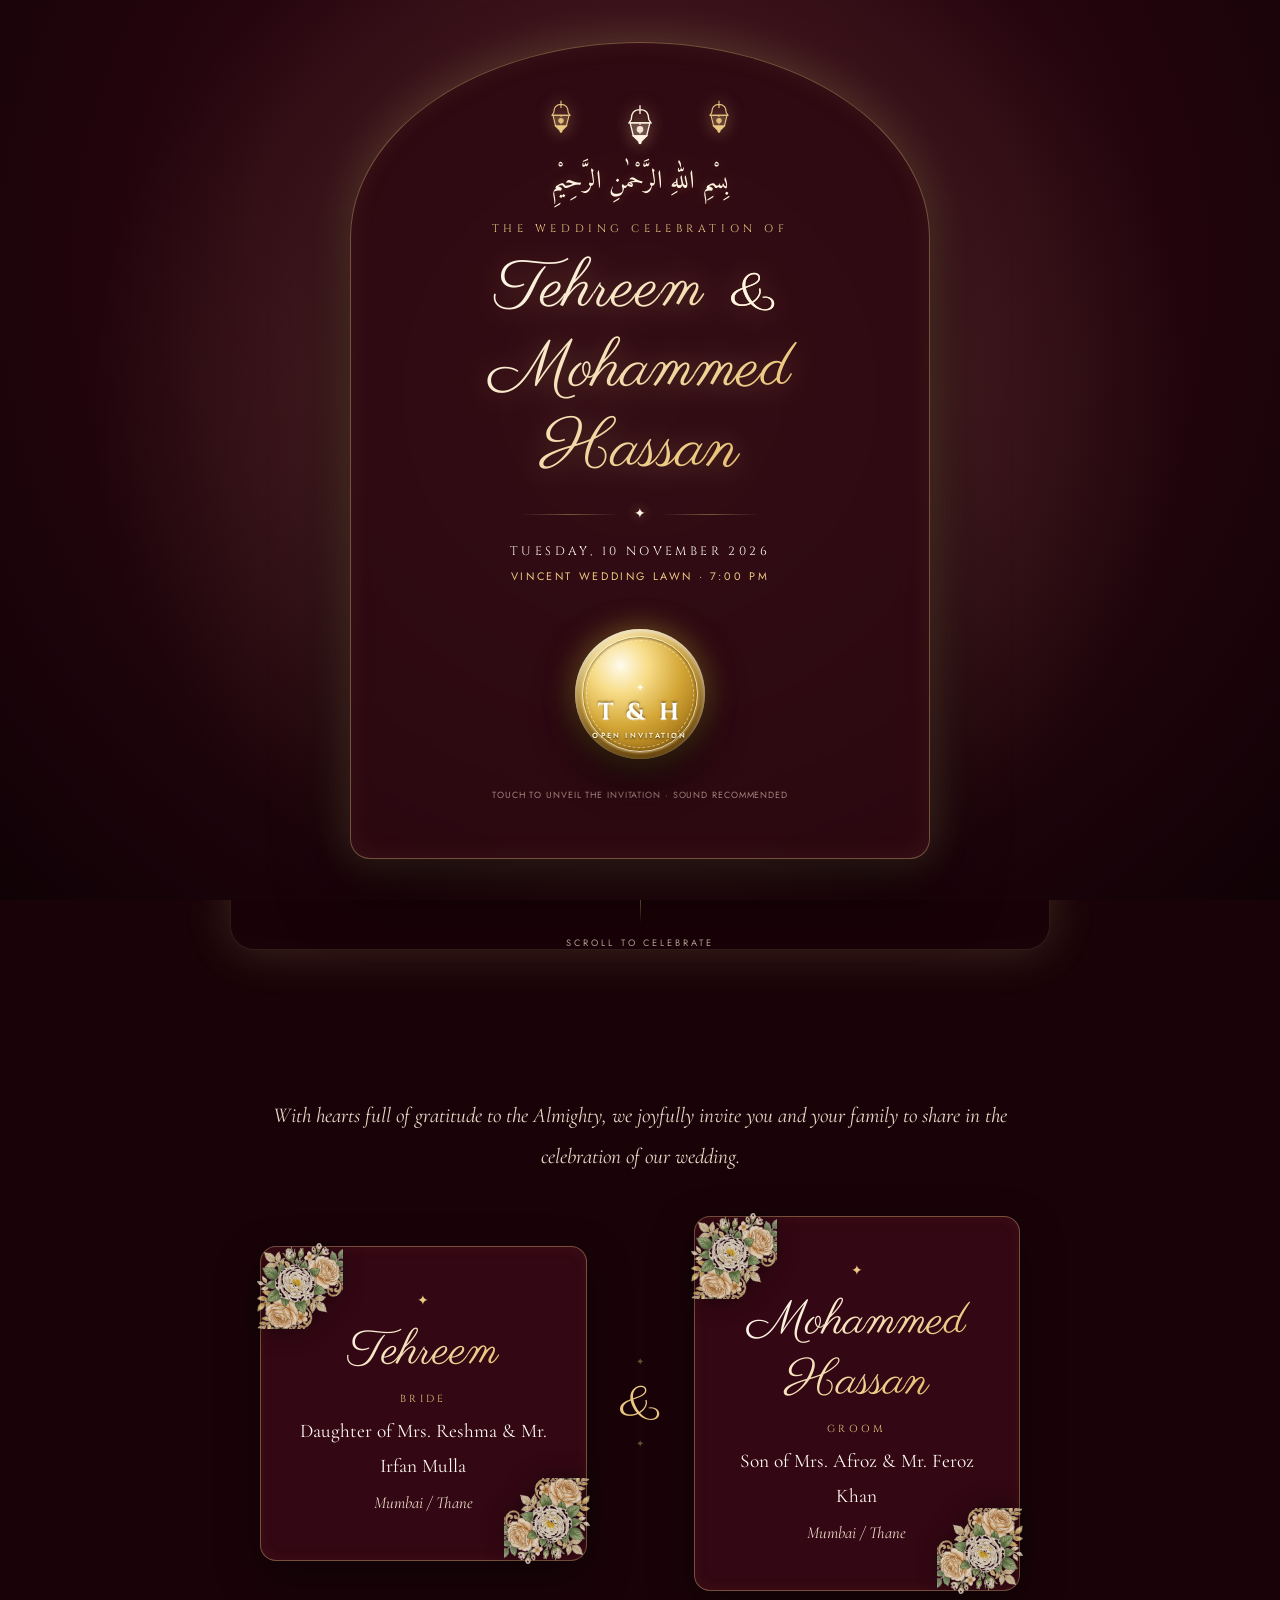
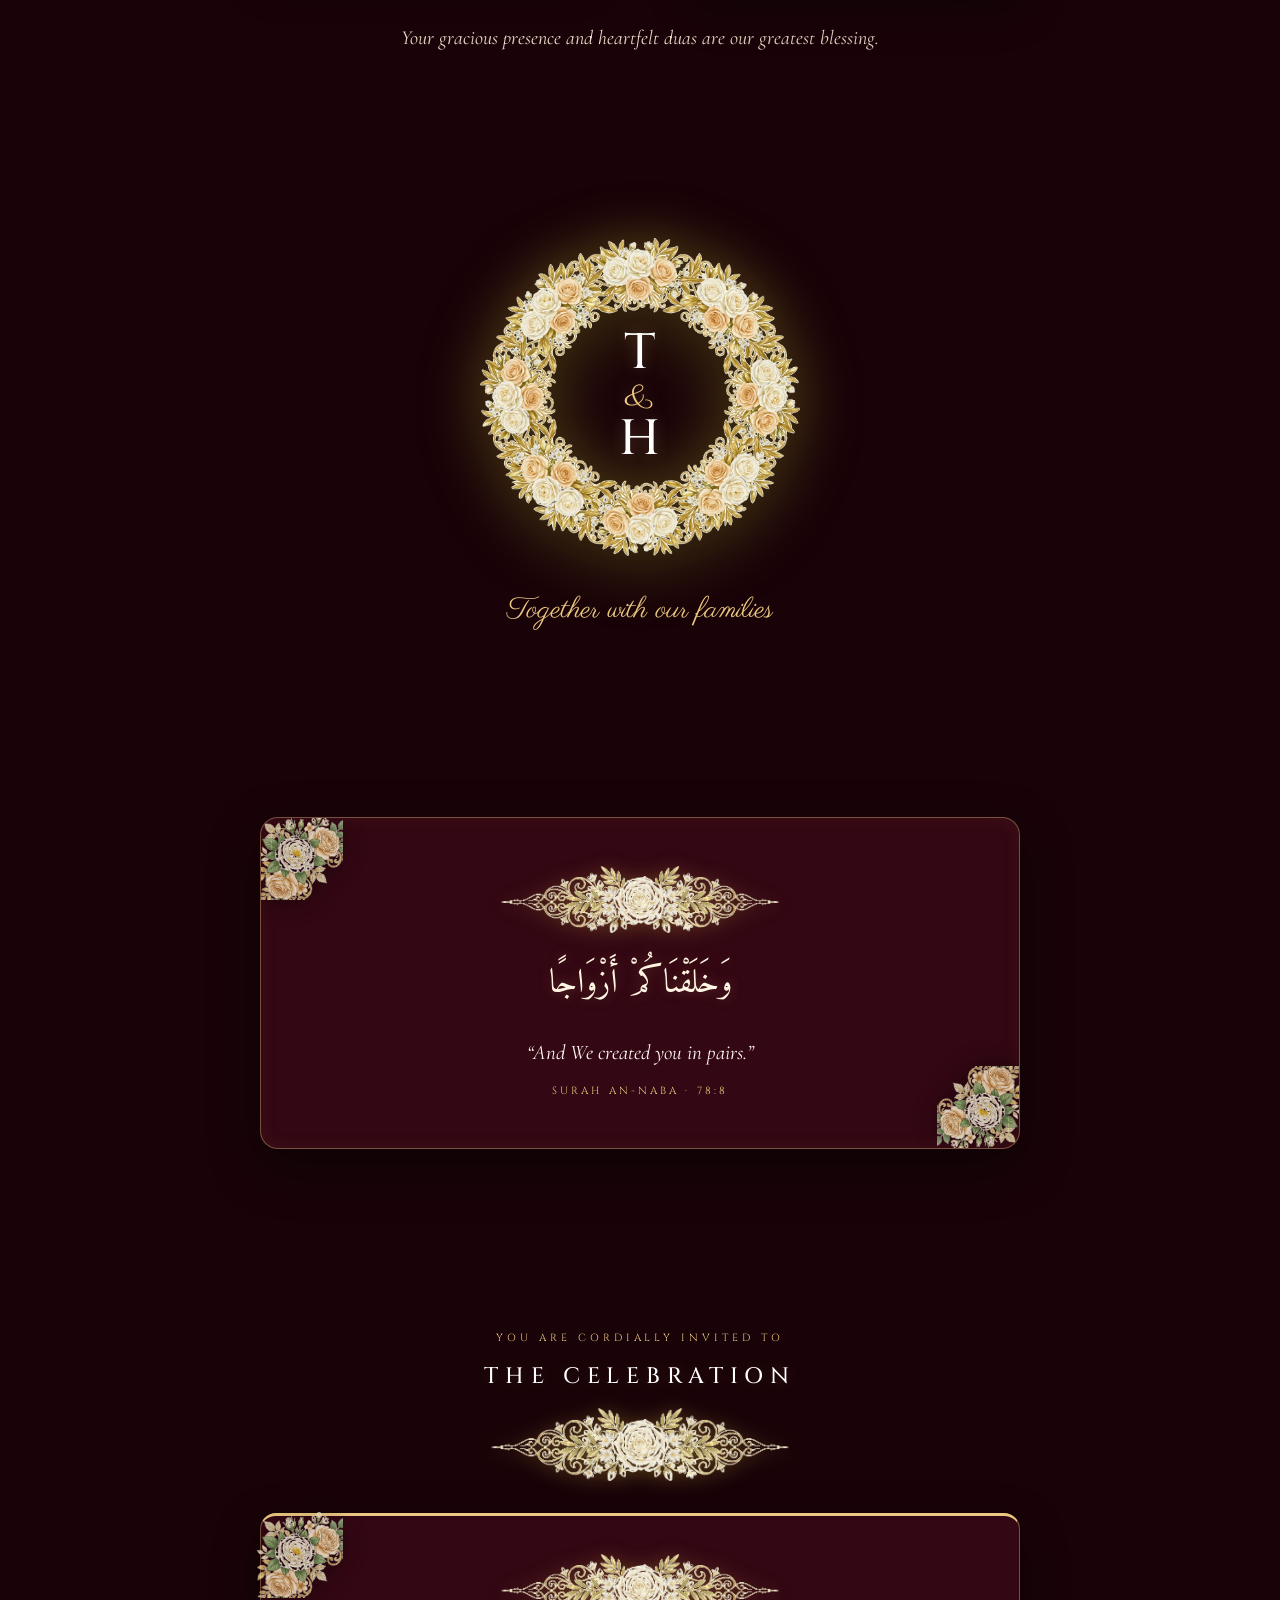
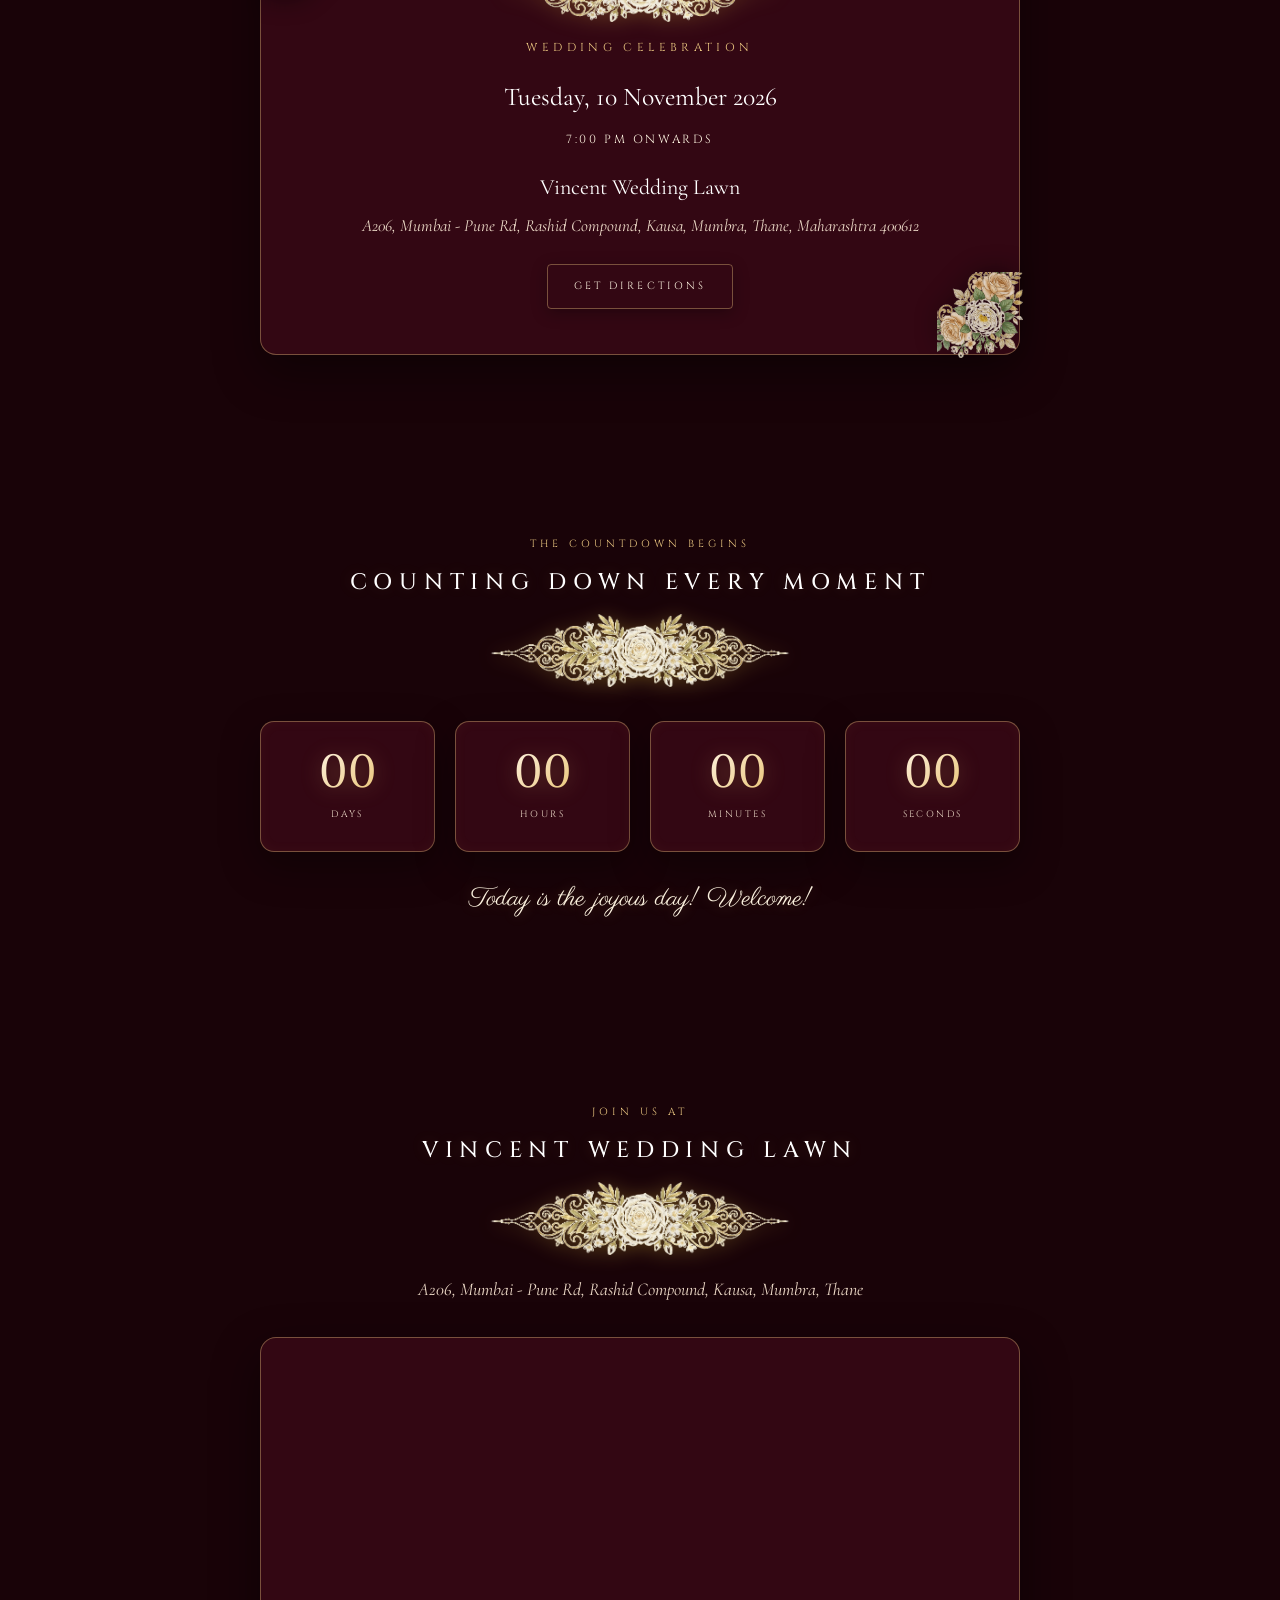
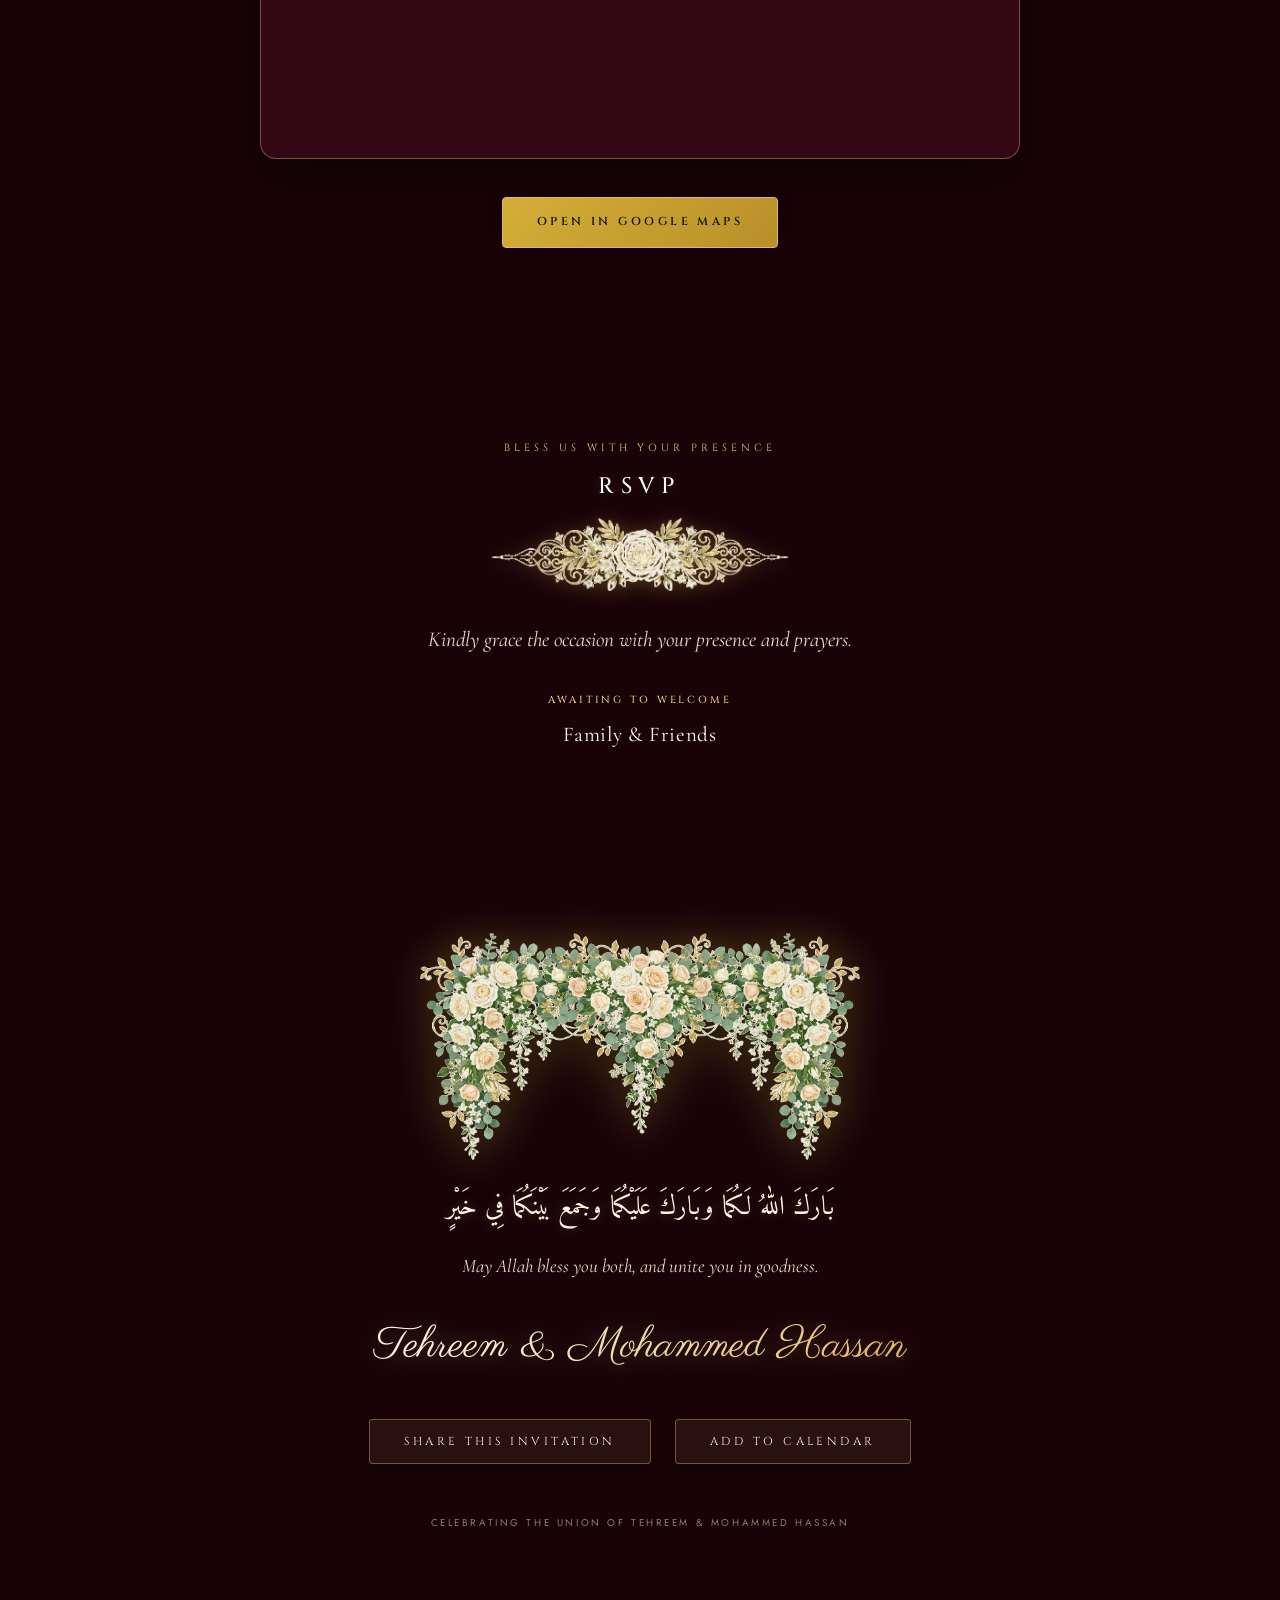
==== commit c46d6b2a: "Fix silent background music clip and improve audio playback on mobile and desktop" ====
--- a/index.html
+++ b/index.html
@@ -193,7 +193,9 @@
     <span class="ctrl-btn__tooltip">Music: Zariya</span>
   </button>
 </div>
-<audio id="bgm" preload="auto" loop playsinline></audio>
+<audio id="bgm" preload="auto" loop playsinline>
+  <source src="assets/audio/zariya.mp3" type="audio/mpeg">
+</audio>
 
 <!-- ================= FALLING GOLDEN PARTICLES CONTAINER ================= -->
 <div class="petals" id="petals" aria-hidden="true"></div>
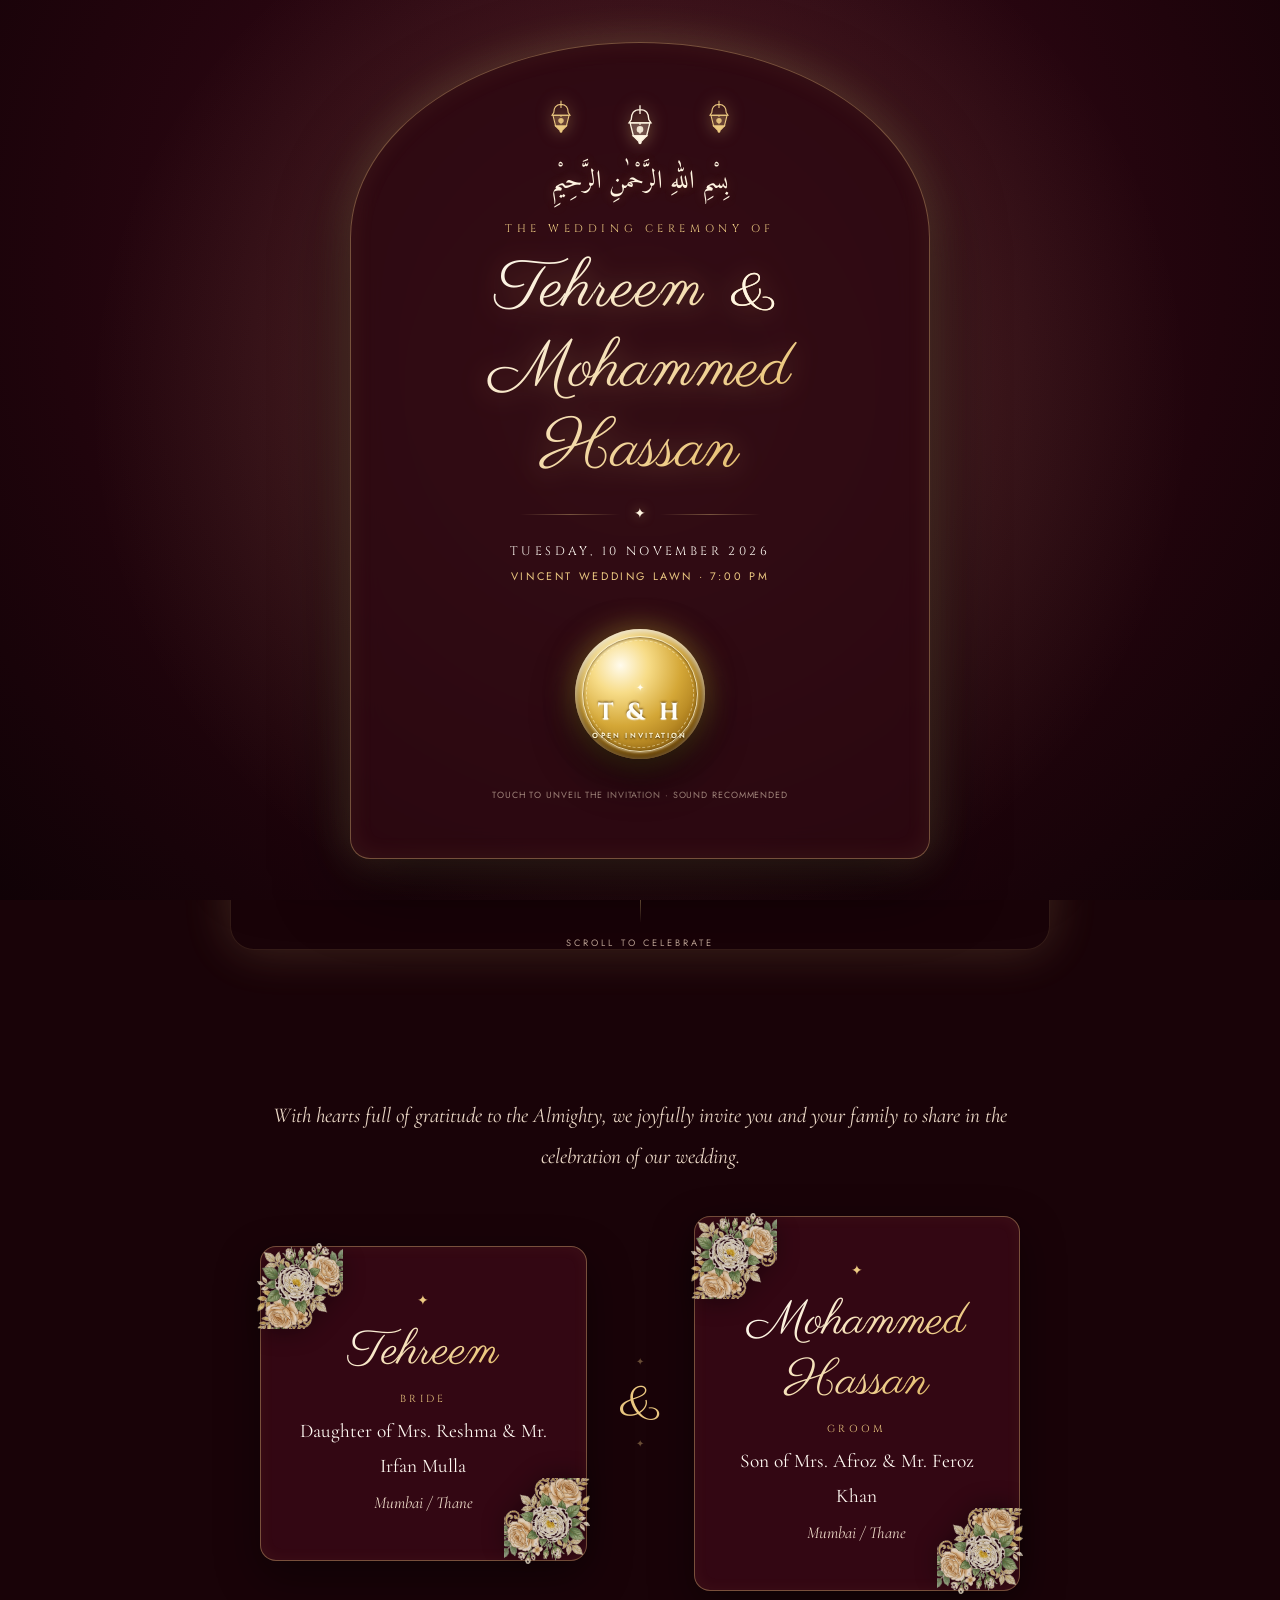
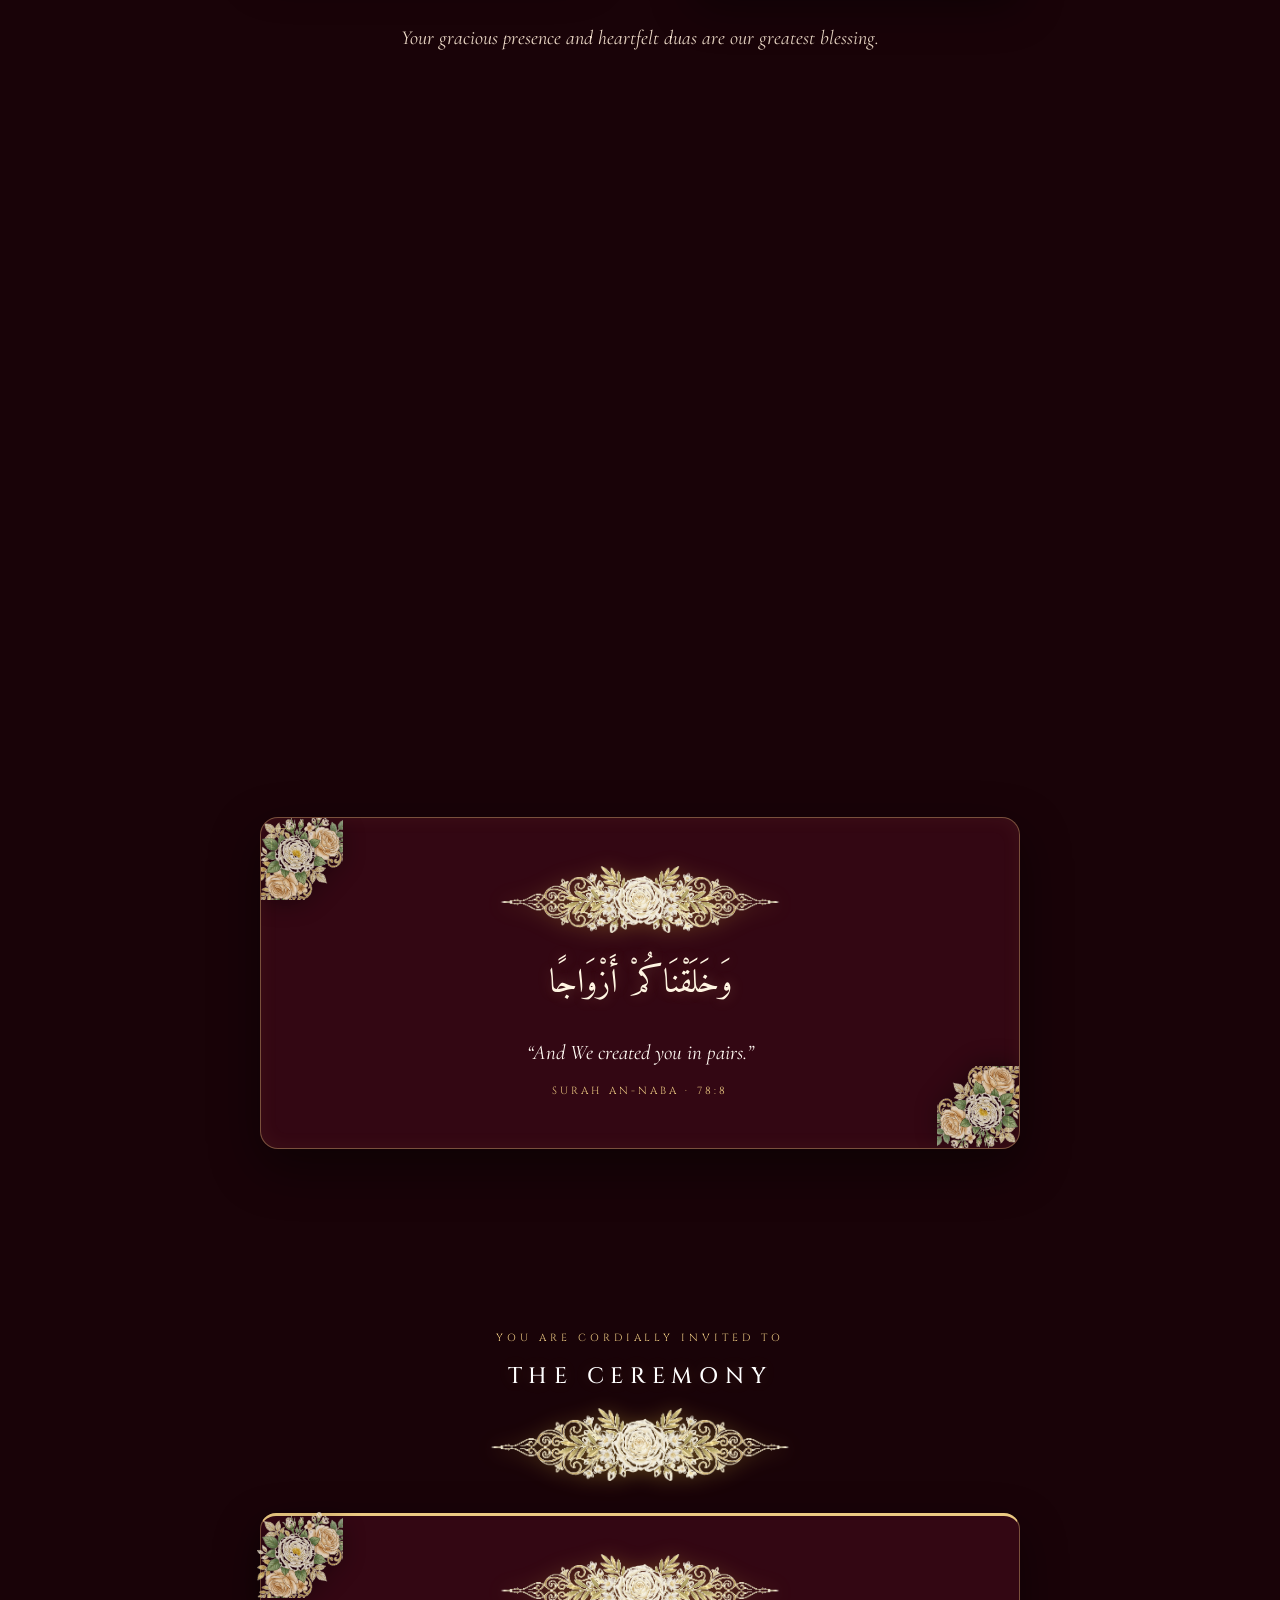
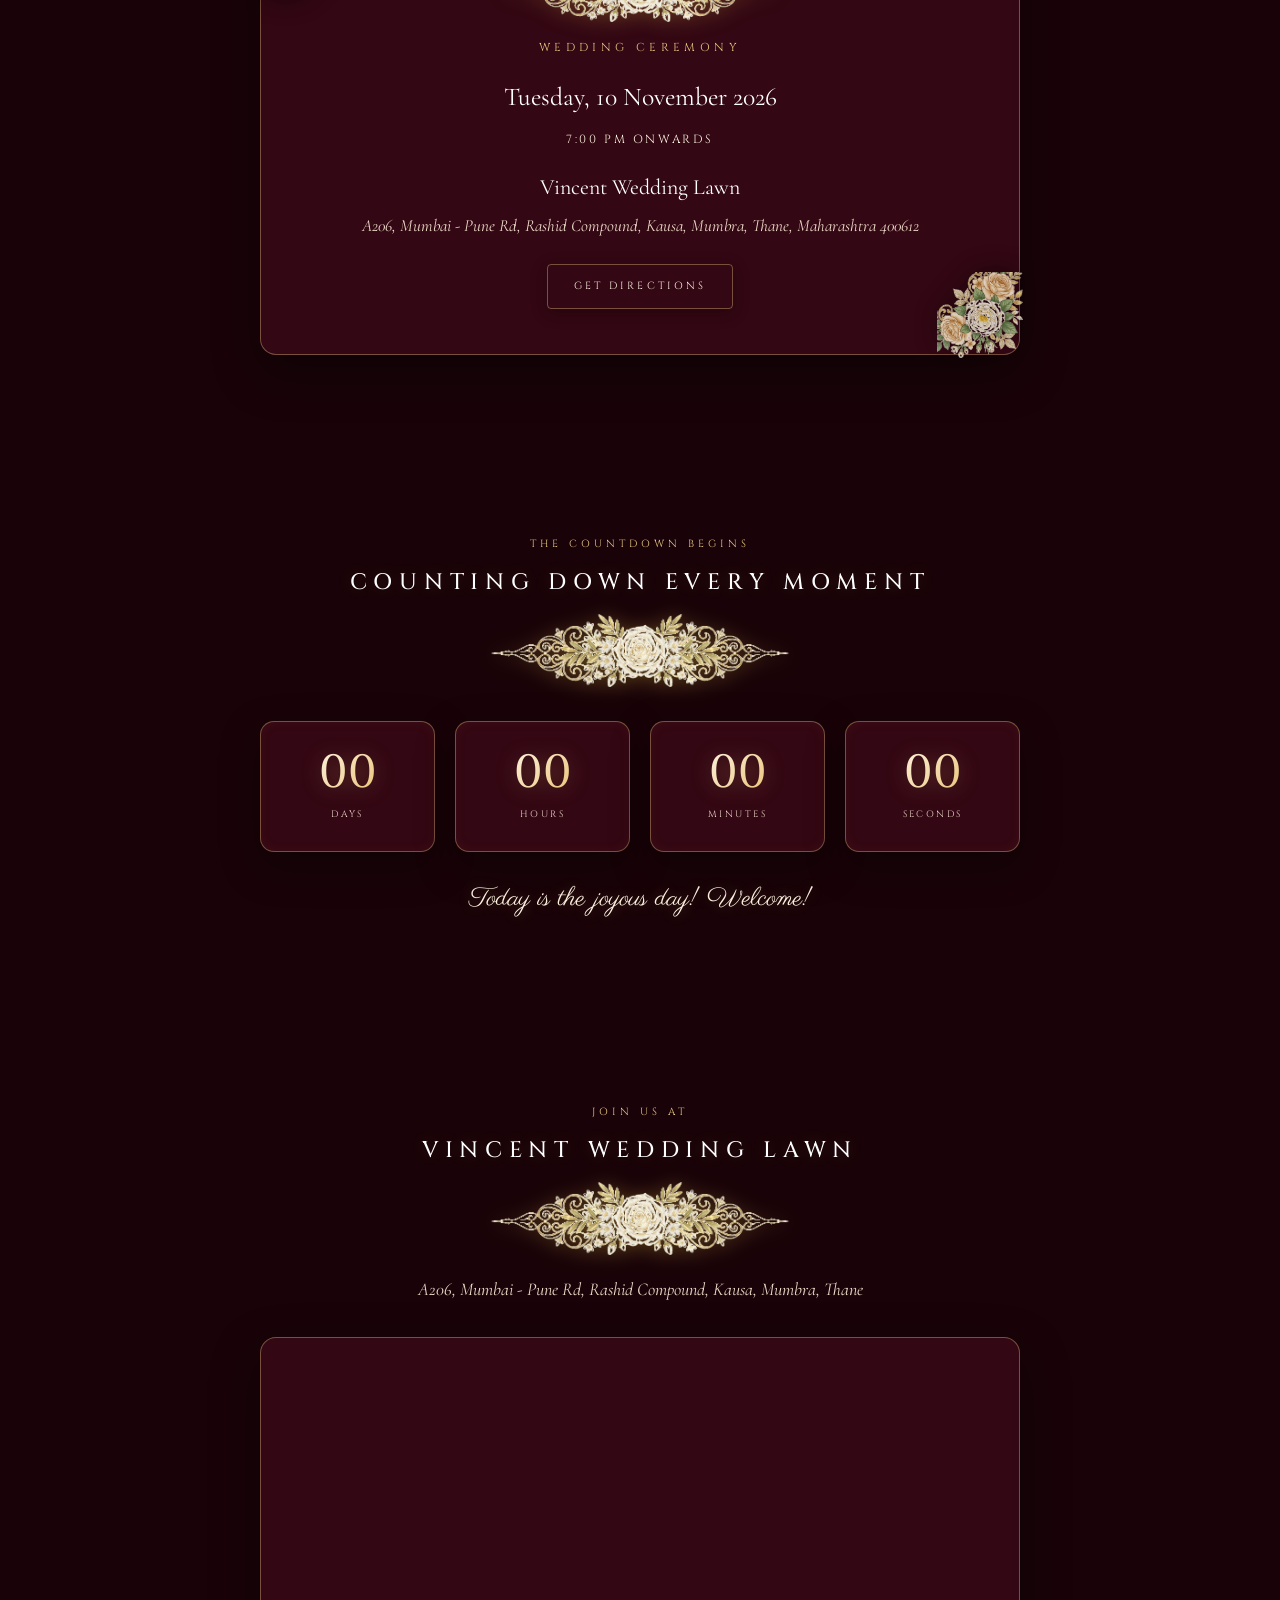
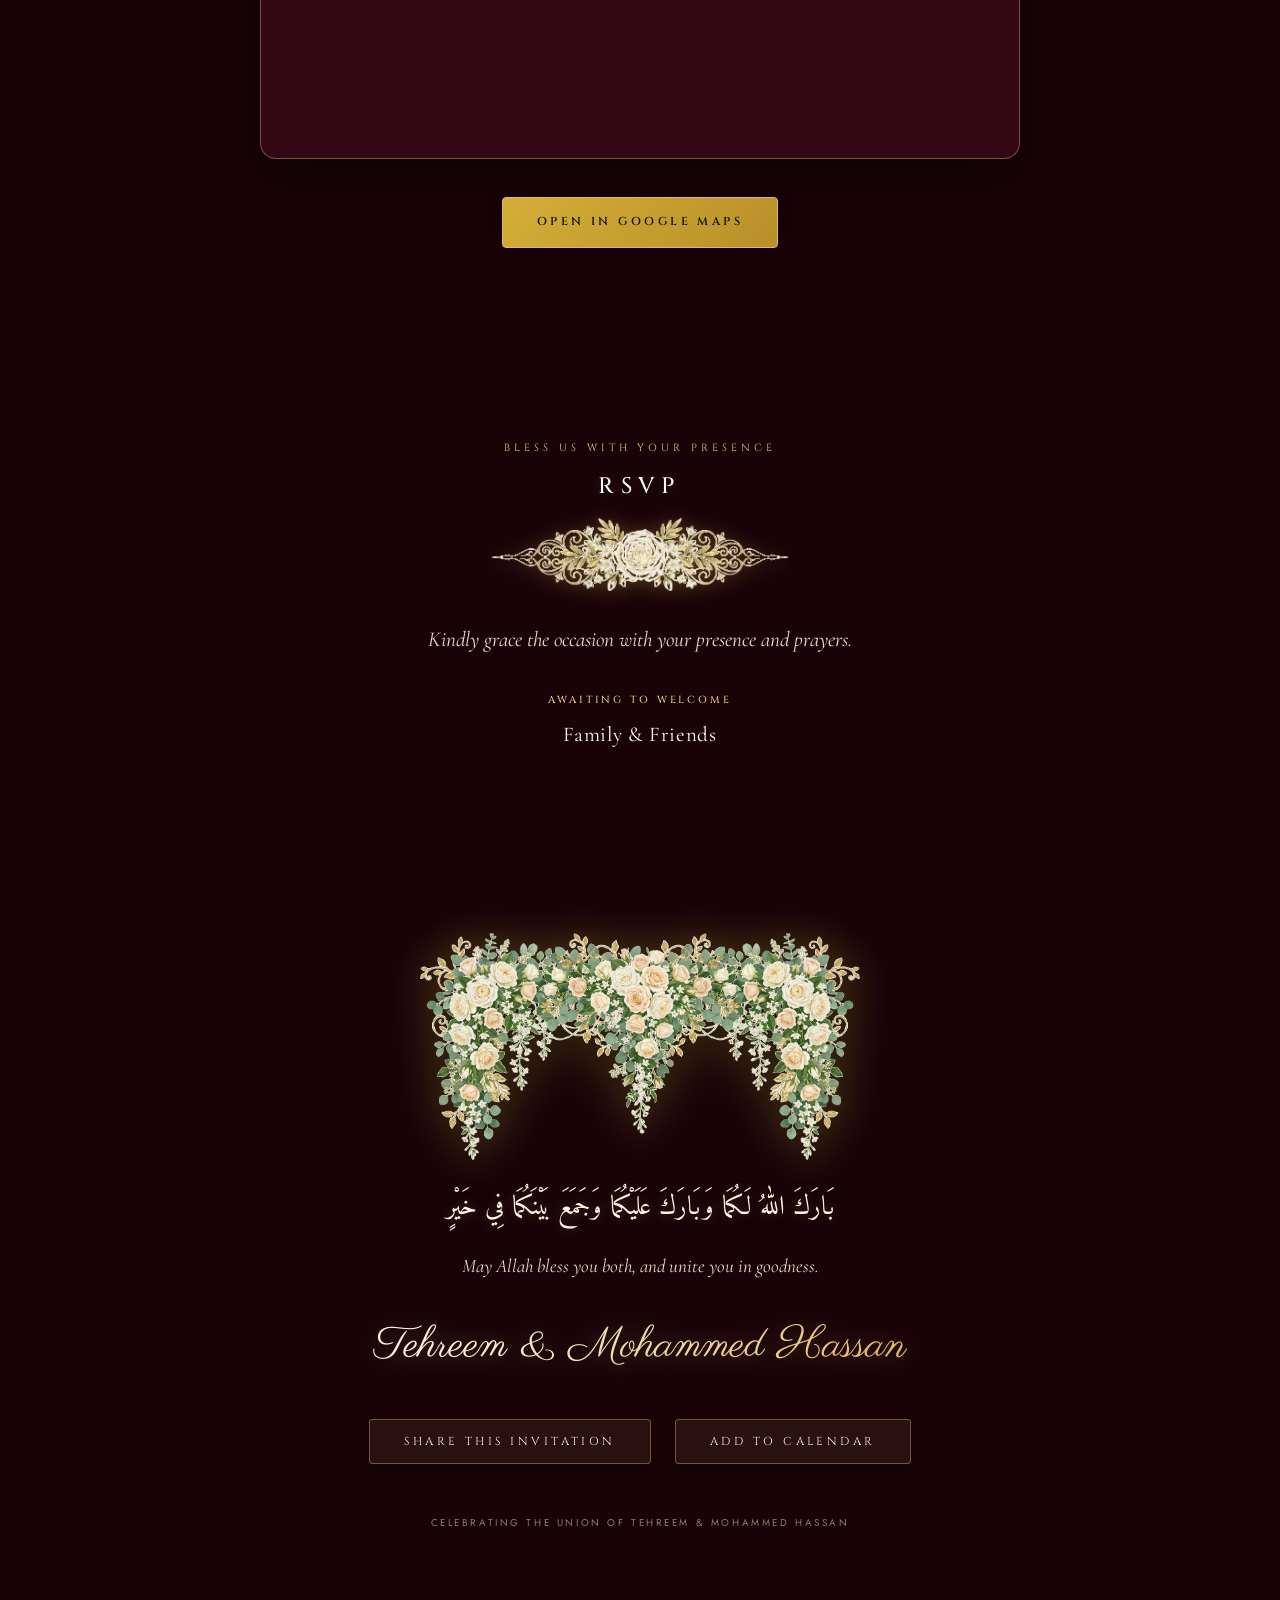
==== commit b1faf435: "Update wording from Celebration to Ceremony and remove og description" ====
--- a/index.html
+++ b/index.html
@@ -13,21 +13,19 @@
 <meta property="og:site_name" content="Tehreem &amp; Mohammed Hassan Wedding">
 <meta property="og:type" content="website">
 <meta property="og:url" content="https://tehreem-weds-hassan.invitingyou.top/">
-<meta property="og:title" content="Tehreem &amp; Mohammed Hassan — Royal Wedding Celebration">
-<meta property="og:description" content="Together with their families, Tehreem &amp; Mohammed Hassan joyfully invite you to celebrate their wedding on Tuesday, 10 November 2026 at Vincent Wedding Lawn, Kausa, Mumbra. Touch to unveil the royal invitation.">
+<meta property="og:title" content="Tehreem &amp; Mohammed Hassan — Royal Wedding Ceremony">
 <meta property="og:image" content="https://tehreem-weds-hassan.invitingyou.top/assets/images/og-image.jpg">
 <meta property="og:image:secure_url" content="https://tehreem-weds-hassan.invitingyou.top/assets/images/og-image.jpg">
 <meta property="og:image:type" content="image/jpeg">
 <meta property="og:image:width" content="1200">
 <meta property="og:image:height" content="630">
-<meta property="og:image:alt" content="Tehreem &amp; Mohammed Hassan Royal Wedding Celebration Invitation">
+<meta property="og:image:alt" content="Tehreem &amp; Mohammed Hassan Royal Wedding Ceremony Invitation">
 <meta property="og:locale" content="en_US">
 
 <!-- Twitter Card -->
 <meta name="twitter:card" content="summary_large_image">
 <meta name="twitter:url" content="https://tehreem-weds-hassan.invitingyou.top/">
-<meta name="twitter:title" content="Tehreem &amp; Mohammed Hassan — Royal Wedding Celebration">
-<meta name="twitter:description" content="Together with their families, Tehreem &amp; Mohammed Hassan joyfully invite you to celebrate their wedding on Tuesday, 10 November 2026 at Vincent Wedding Lawn, Kausa, Mumbra. Touch to unveil the royal invitation.">
+<meta name="twitter:title" content="Tehreem &amp; Mohammed Hassan — Royal Wedding Ceremony">
 <meta name="twitter:image" content="https://tehreem-weds-hassan.invitingyou.top/assets/images/og-image.jpg">
 
 <link rel="preconnect" href="https://fonts.googleapis.com">
@@ -140,7 +138,7 @@
     </div>
 
     <p class="envelope__bismillah arabic">بِسْمِ اللهِ الرَّحْمٰنِ الرَّحِيْمِ</p>
-    <p class="envelope__eyebrow">The Wedding Celebration of</p>
+    <p class="envelope__eyebrow">The Wedding Ceremony of</p>
     
     <h1 class="envelope__names">
       <span id="env-bride">Tehreem</span>
@@ -226,7 +224,7 @@
       <p class="bismillah arabic reveal" id="bismillah"></p>
       <p class="bismillah__en reveal" id="bismillahEn"></p>
 
-      <p class="hero__eyebrow reveal">The Wedding Celebration of</p>
+      <p class="hero__eyebrow reveal">The Wedding Ceremony of</p>
       
       <h1 class="hero__names reveal">
         <span id="hero-bride">Tehreem</span>
@@ -321,11 +319,11 @@
     </div>
   </section>
 
-  <!-- ================= EVENTS & CELEBRATION ================= -->
+  <!-- ================= EVENTS & CEREMONY ================= -->
   <section class="section events">
     <div class="section__header reveal">
       <span class="section__eyebrow">You are cordially invited to</span>
-      <h2 class="section__title">The Celebration</h2>
+      <h2 class="section__title">The Ceremony</h2>
       <div class="section__floral-rule reveal" aria-hidden="true">
         <img src="assets/images/floral/floral_divider_bar.png" alt="" class="section-floral-bar">
       </div>
